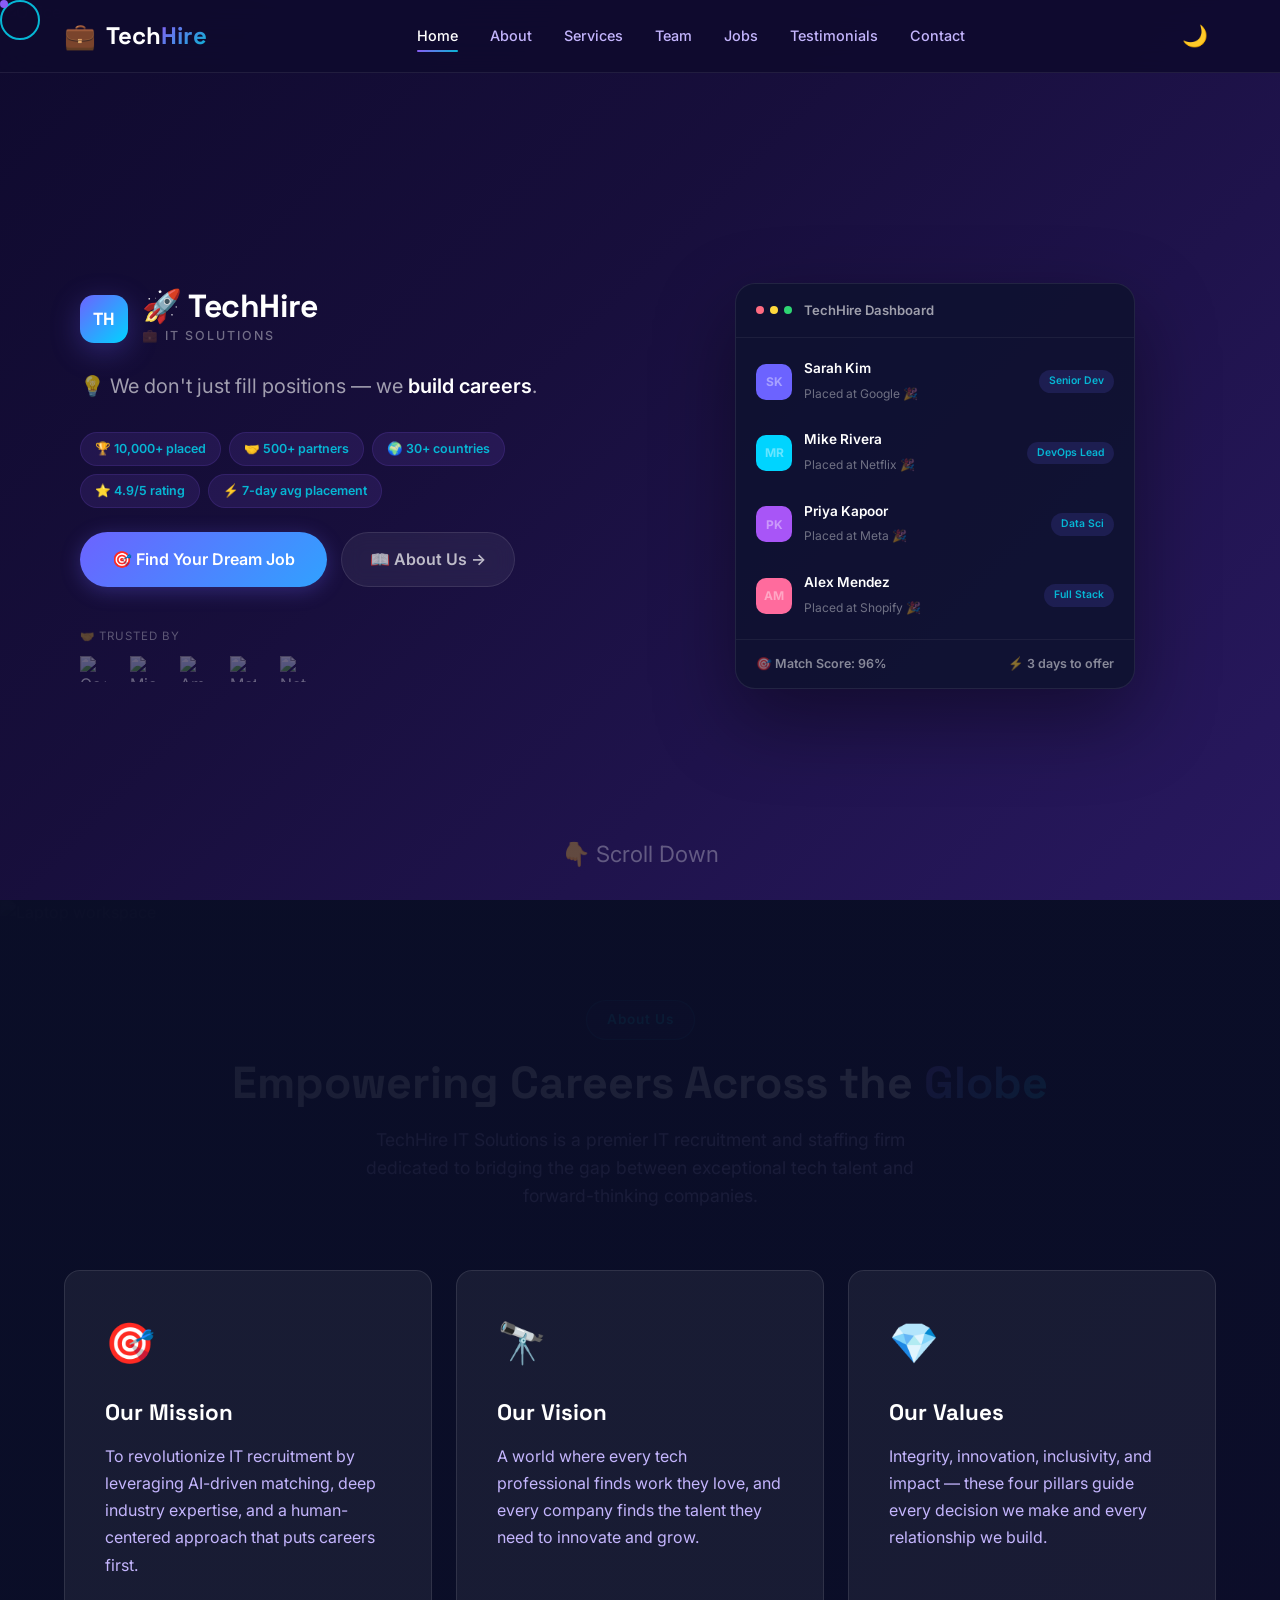
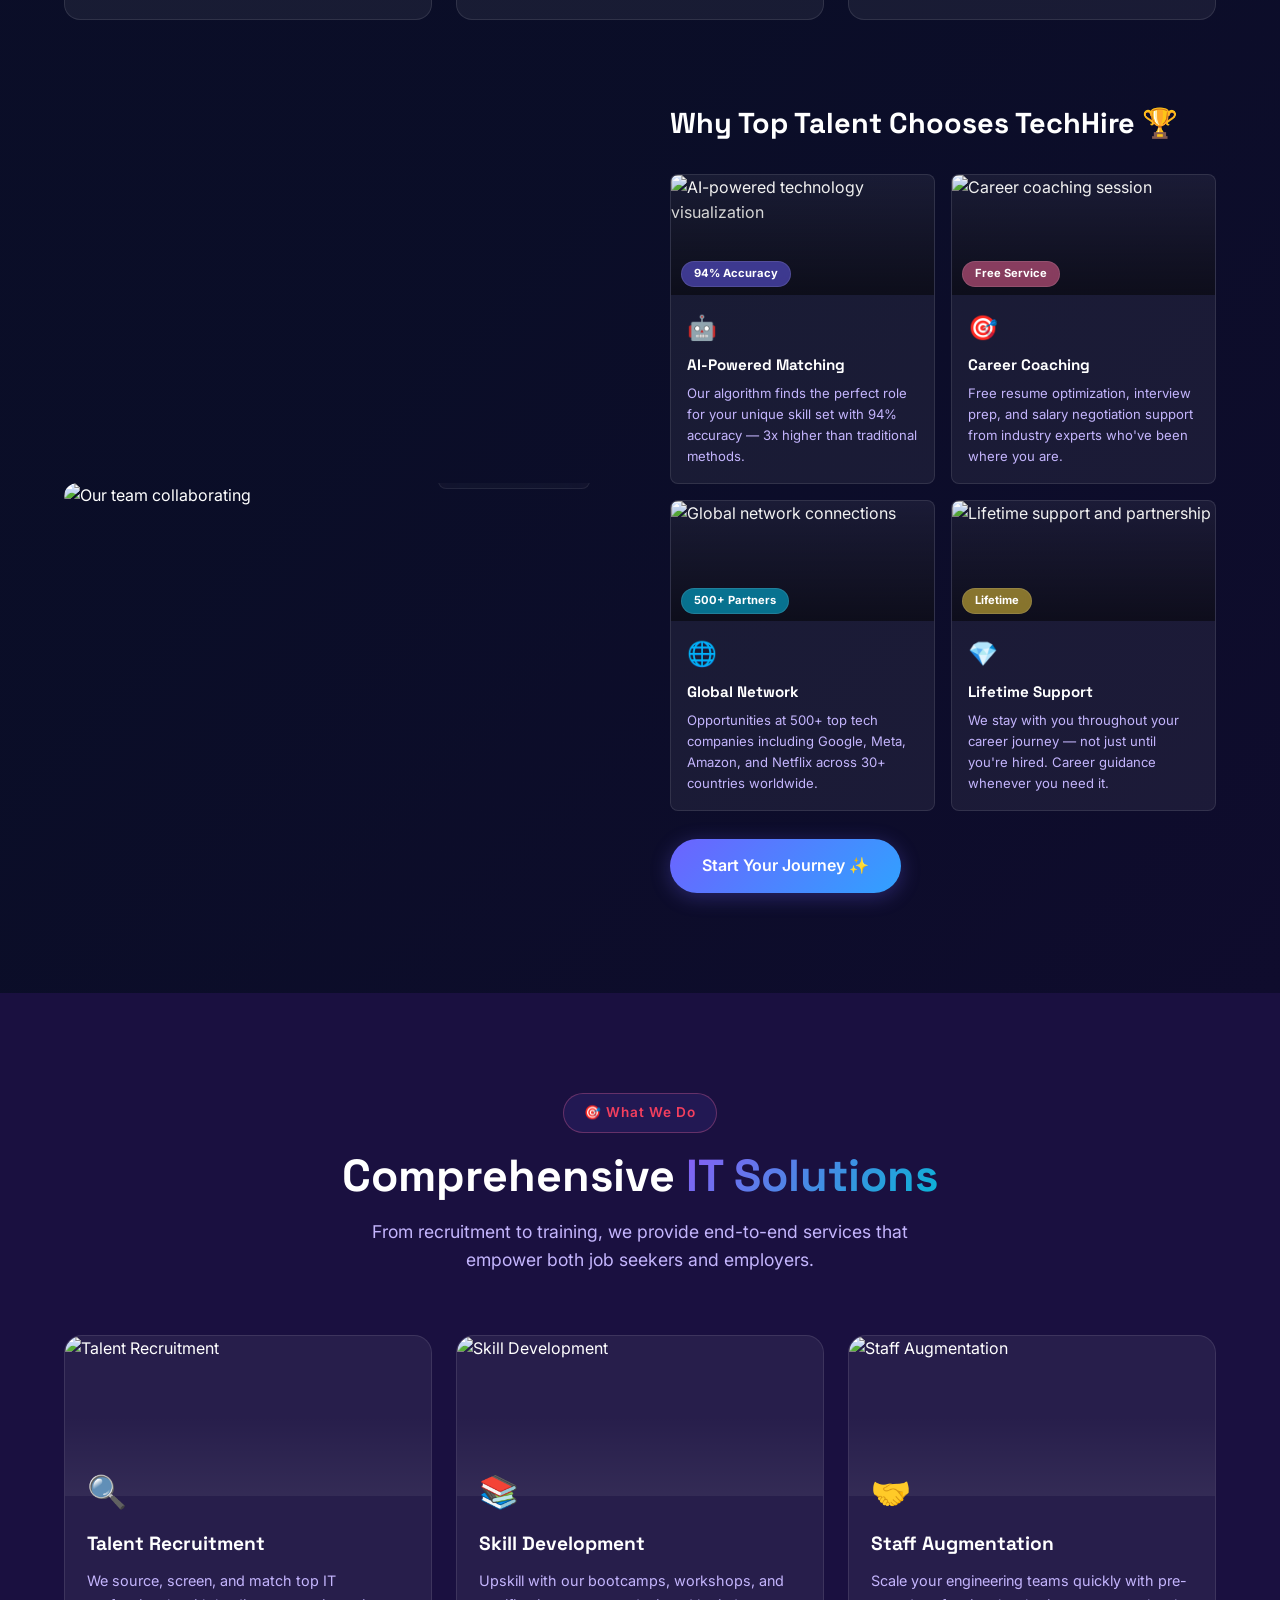
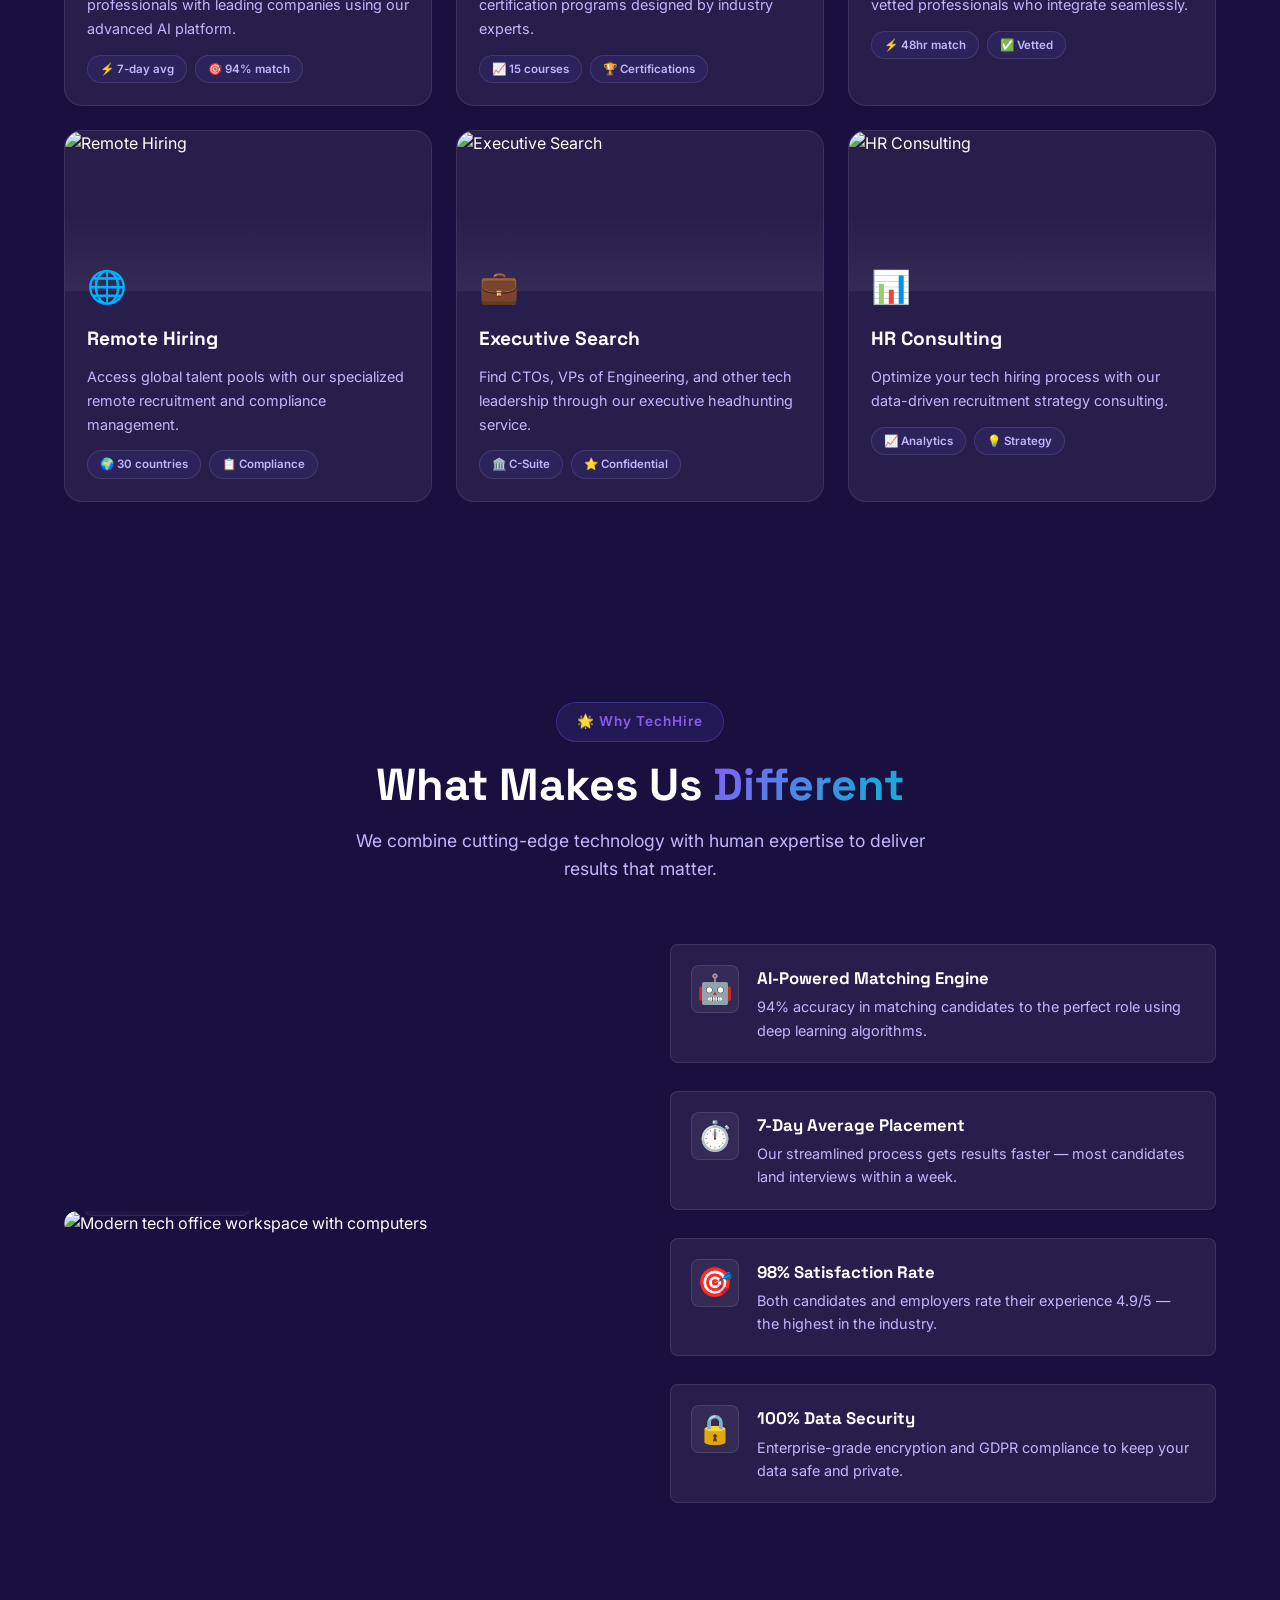
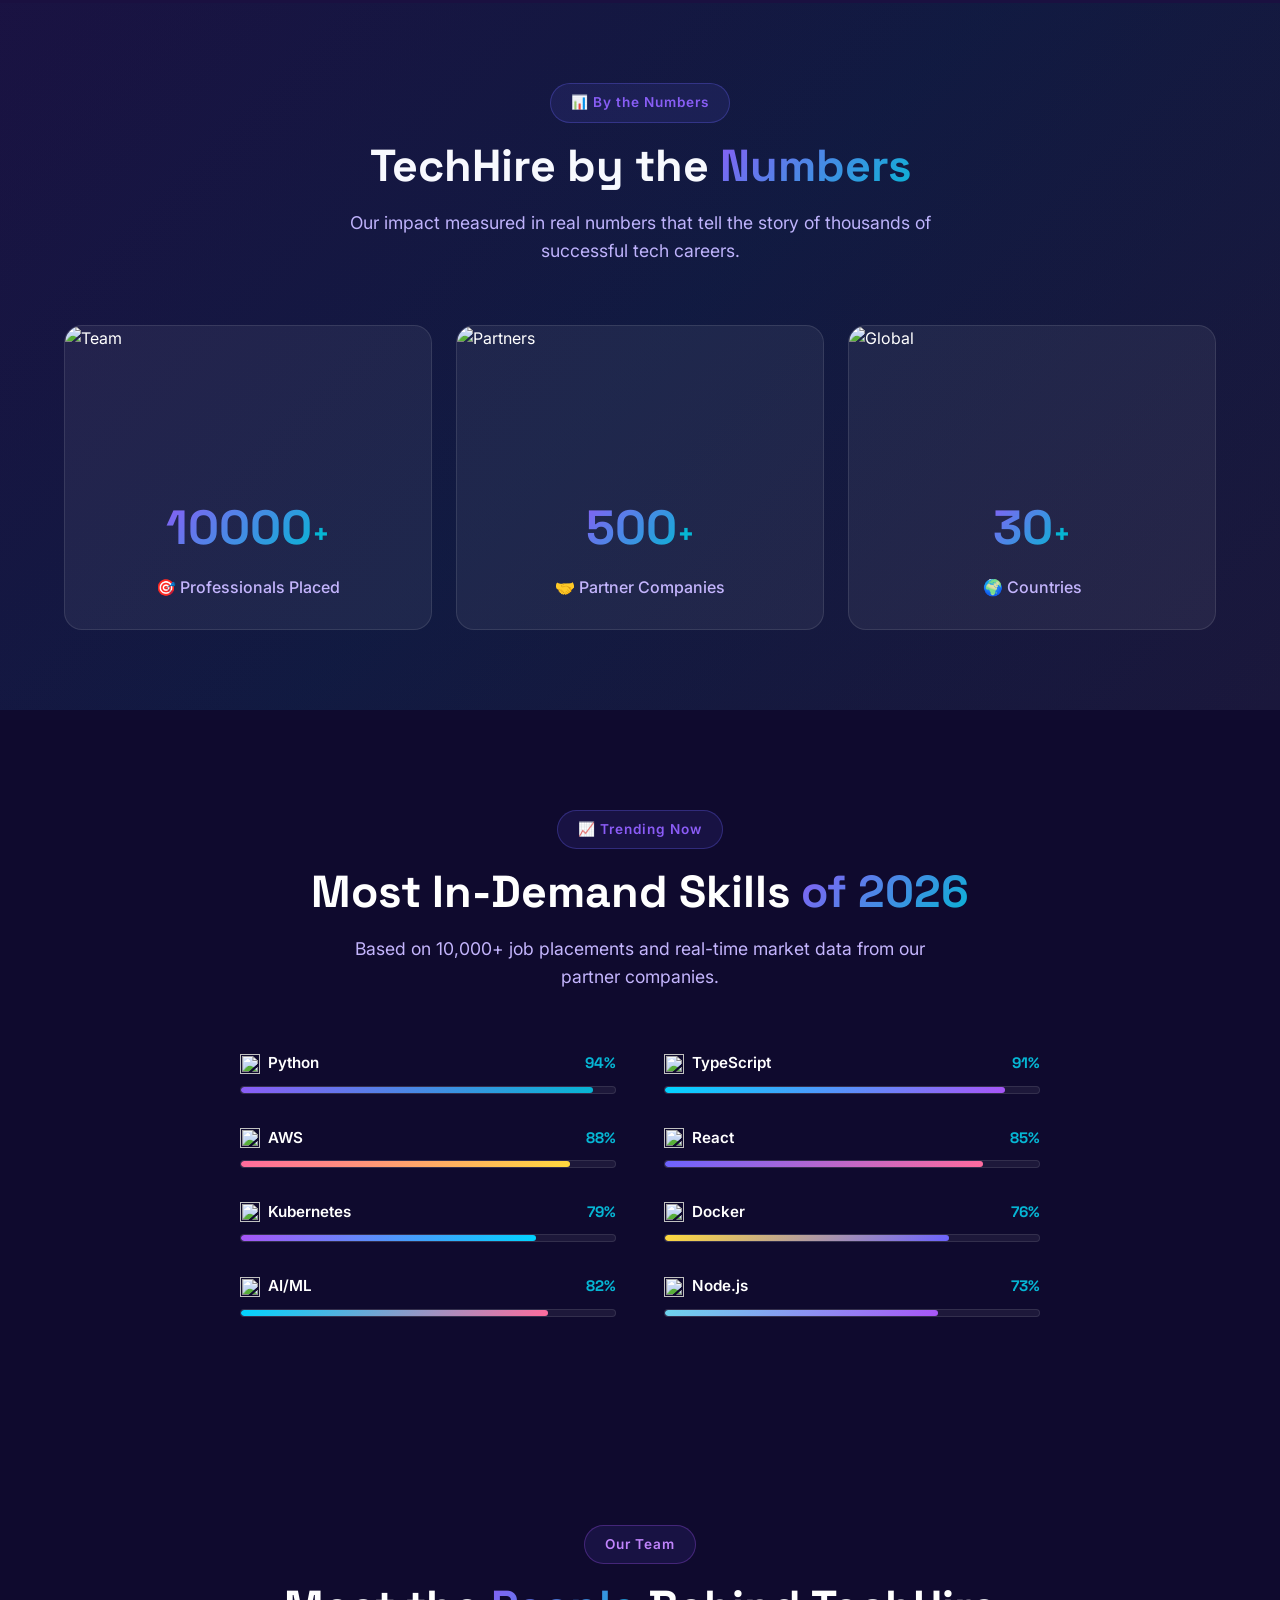
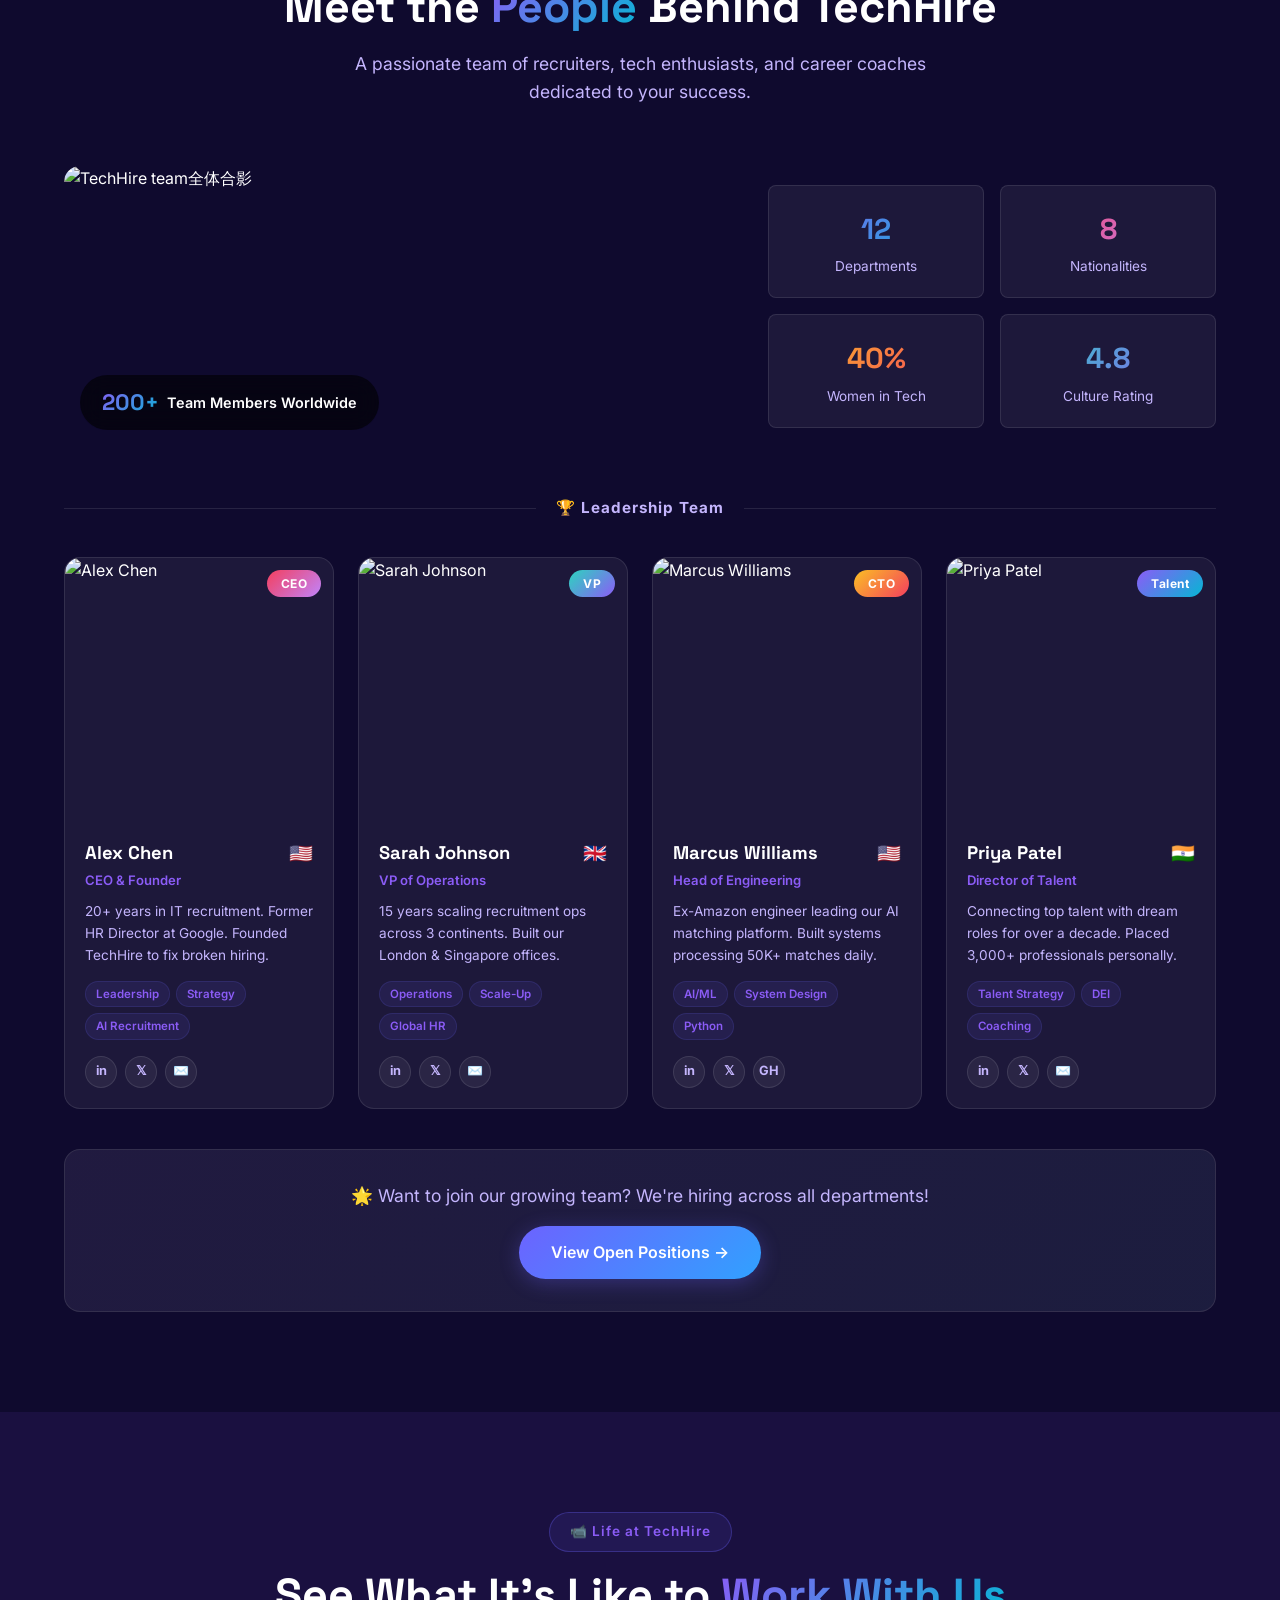
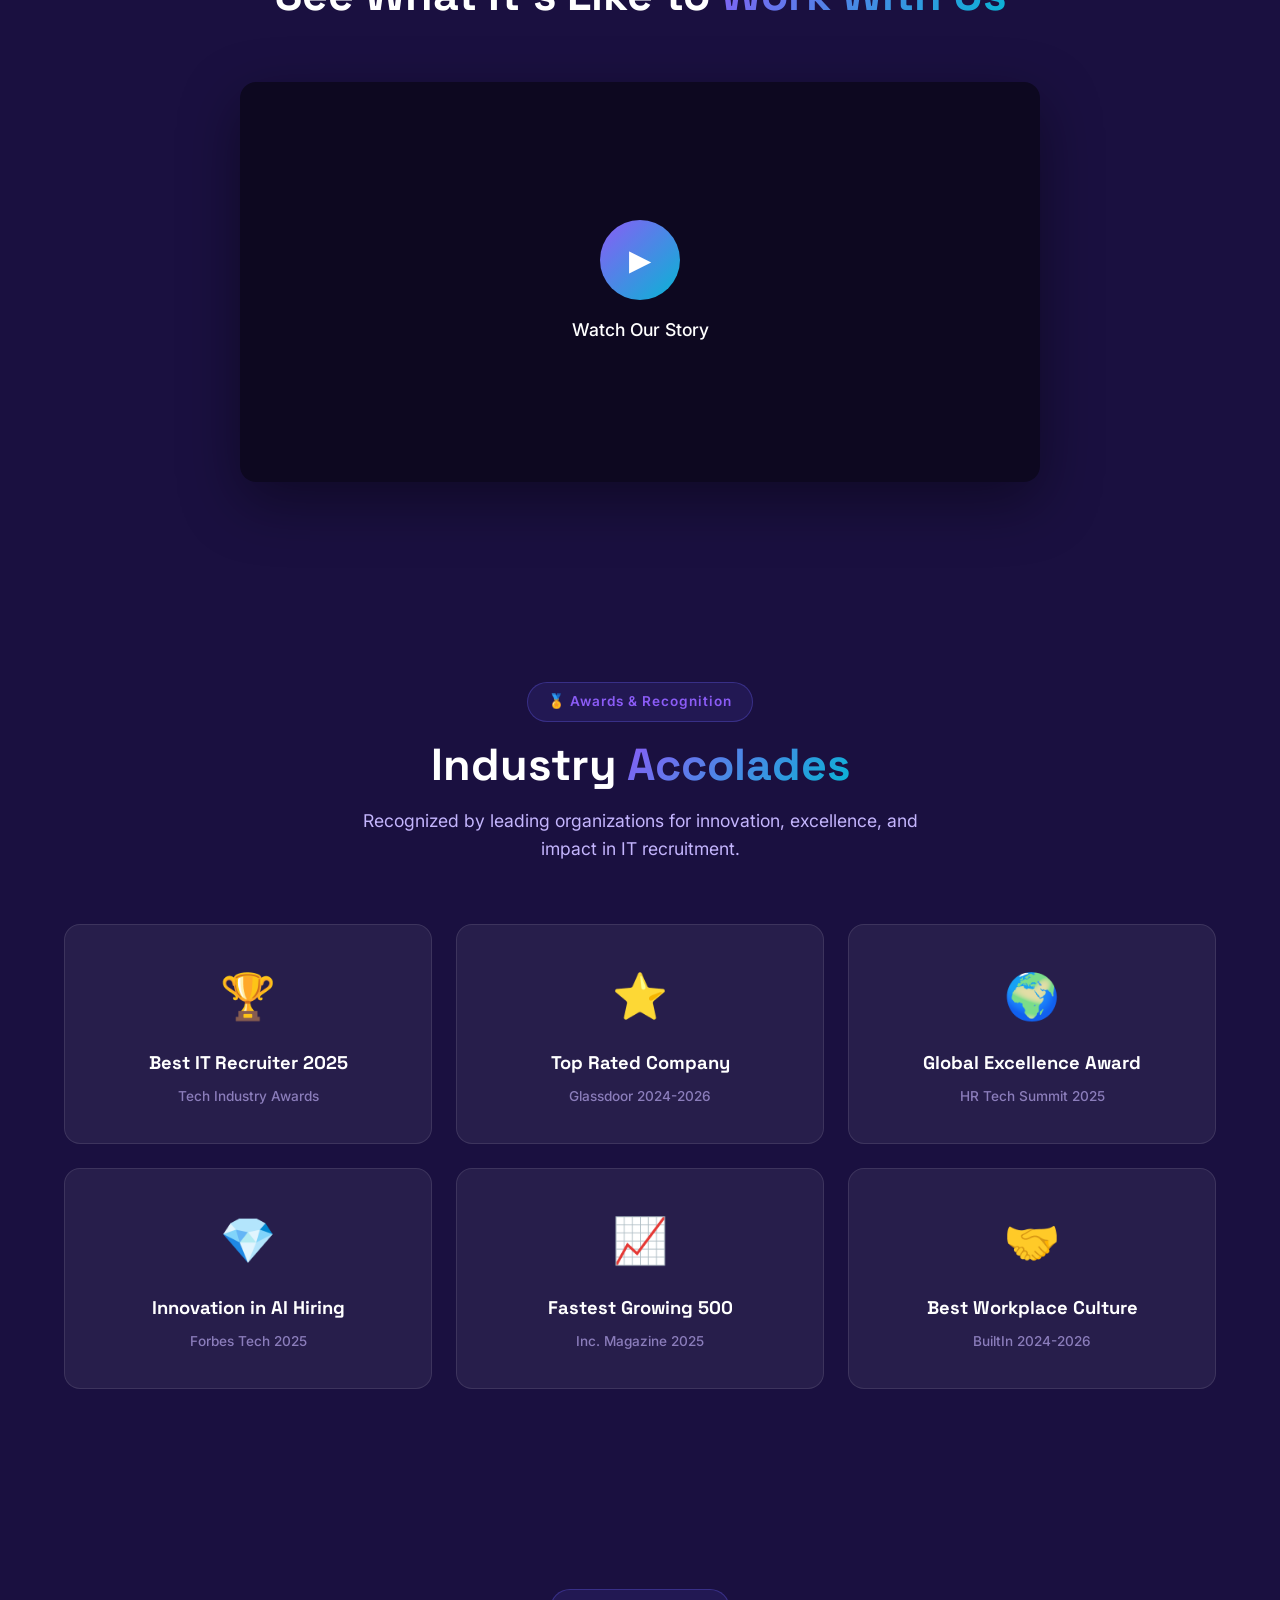
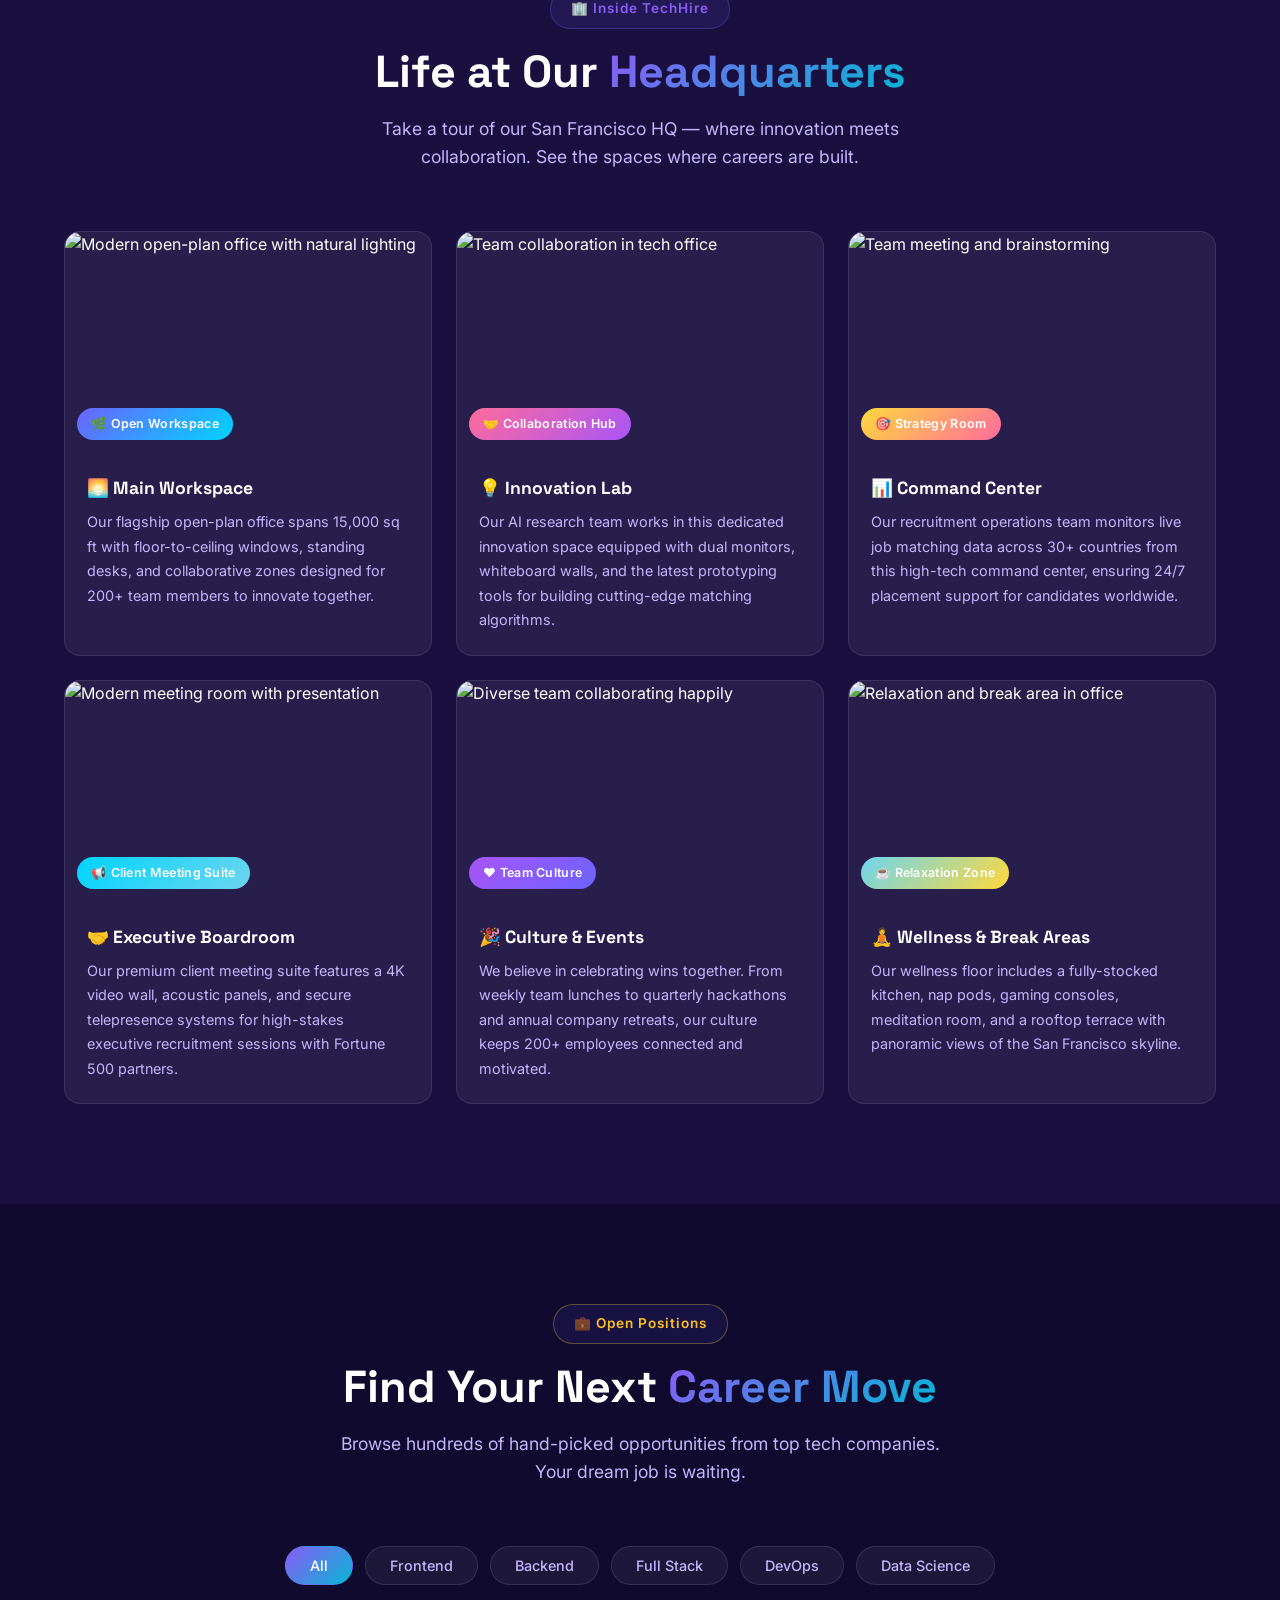
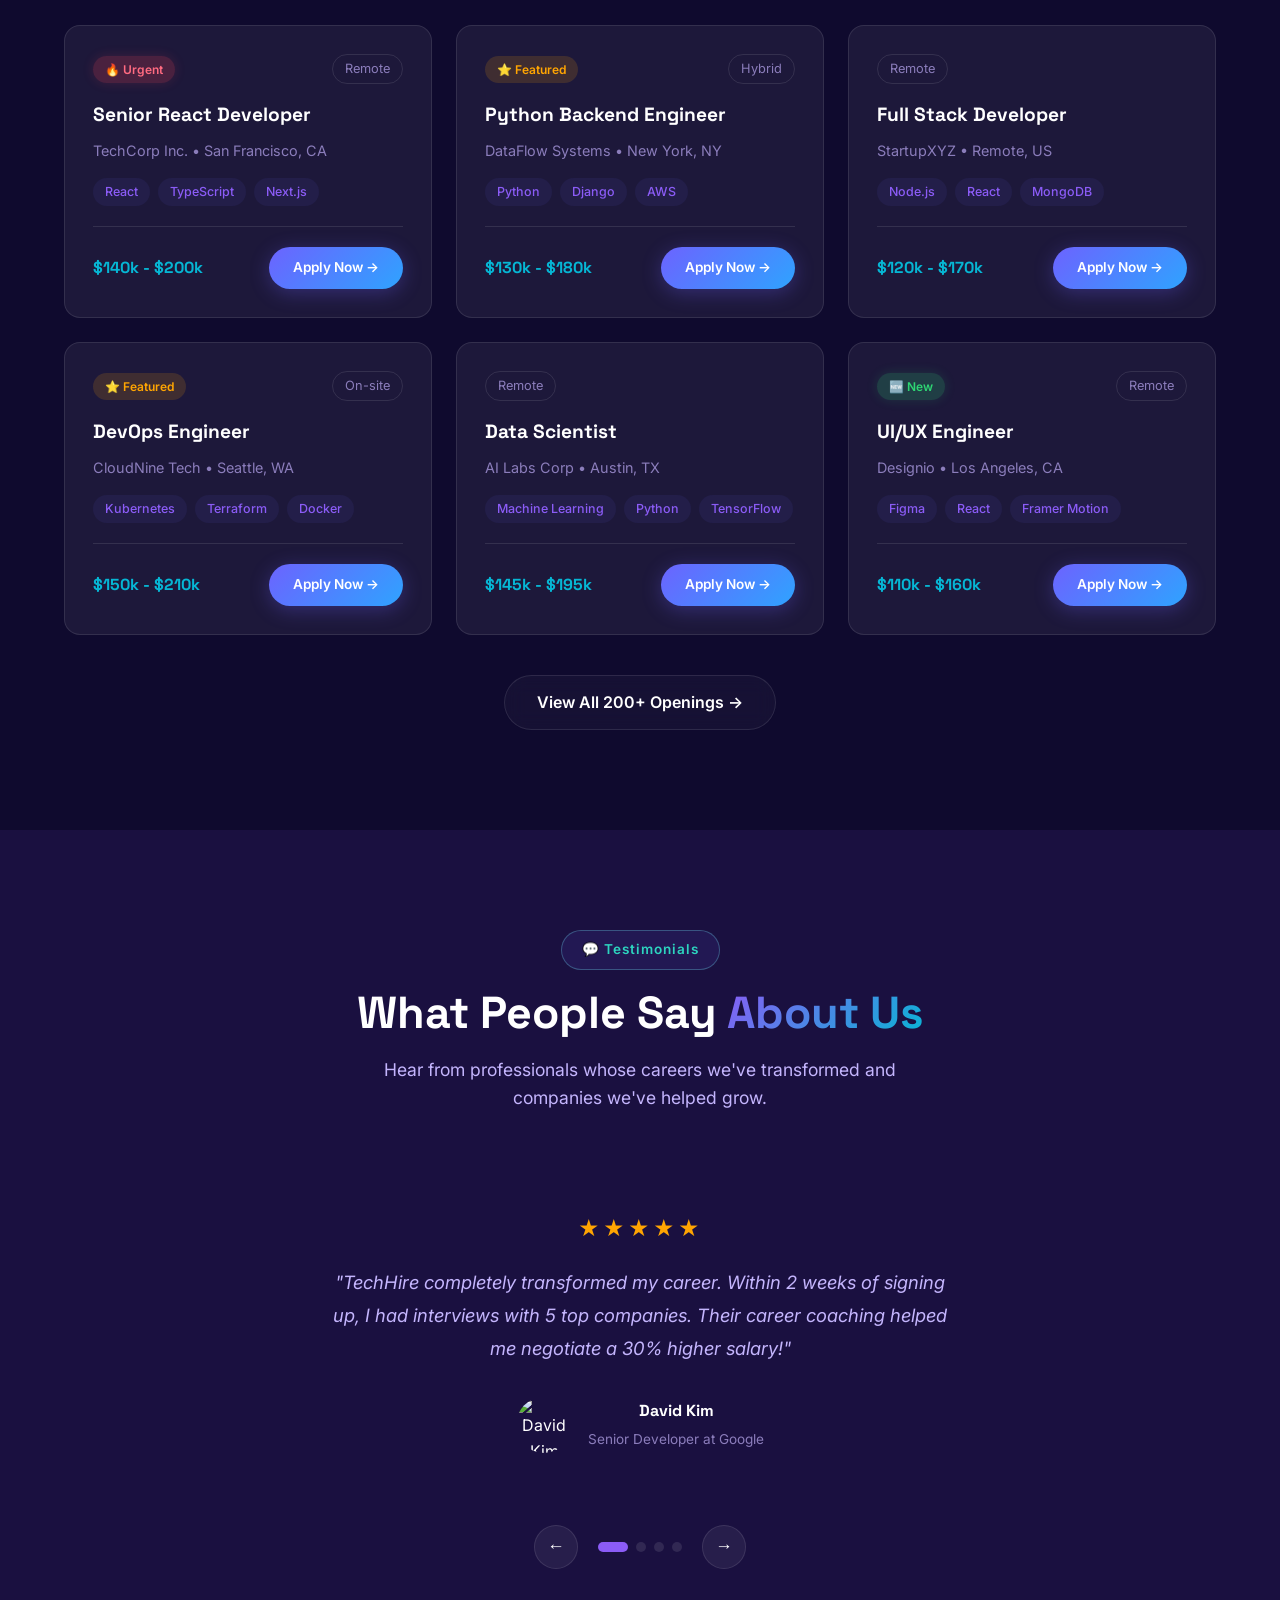
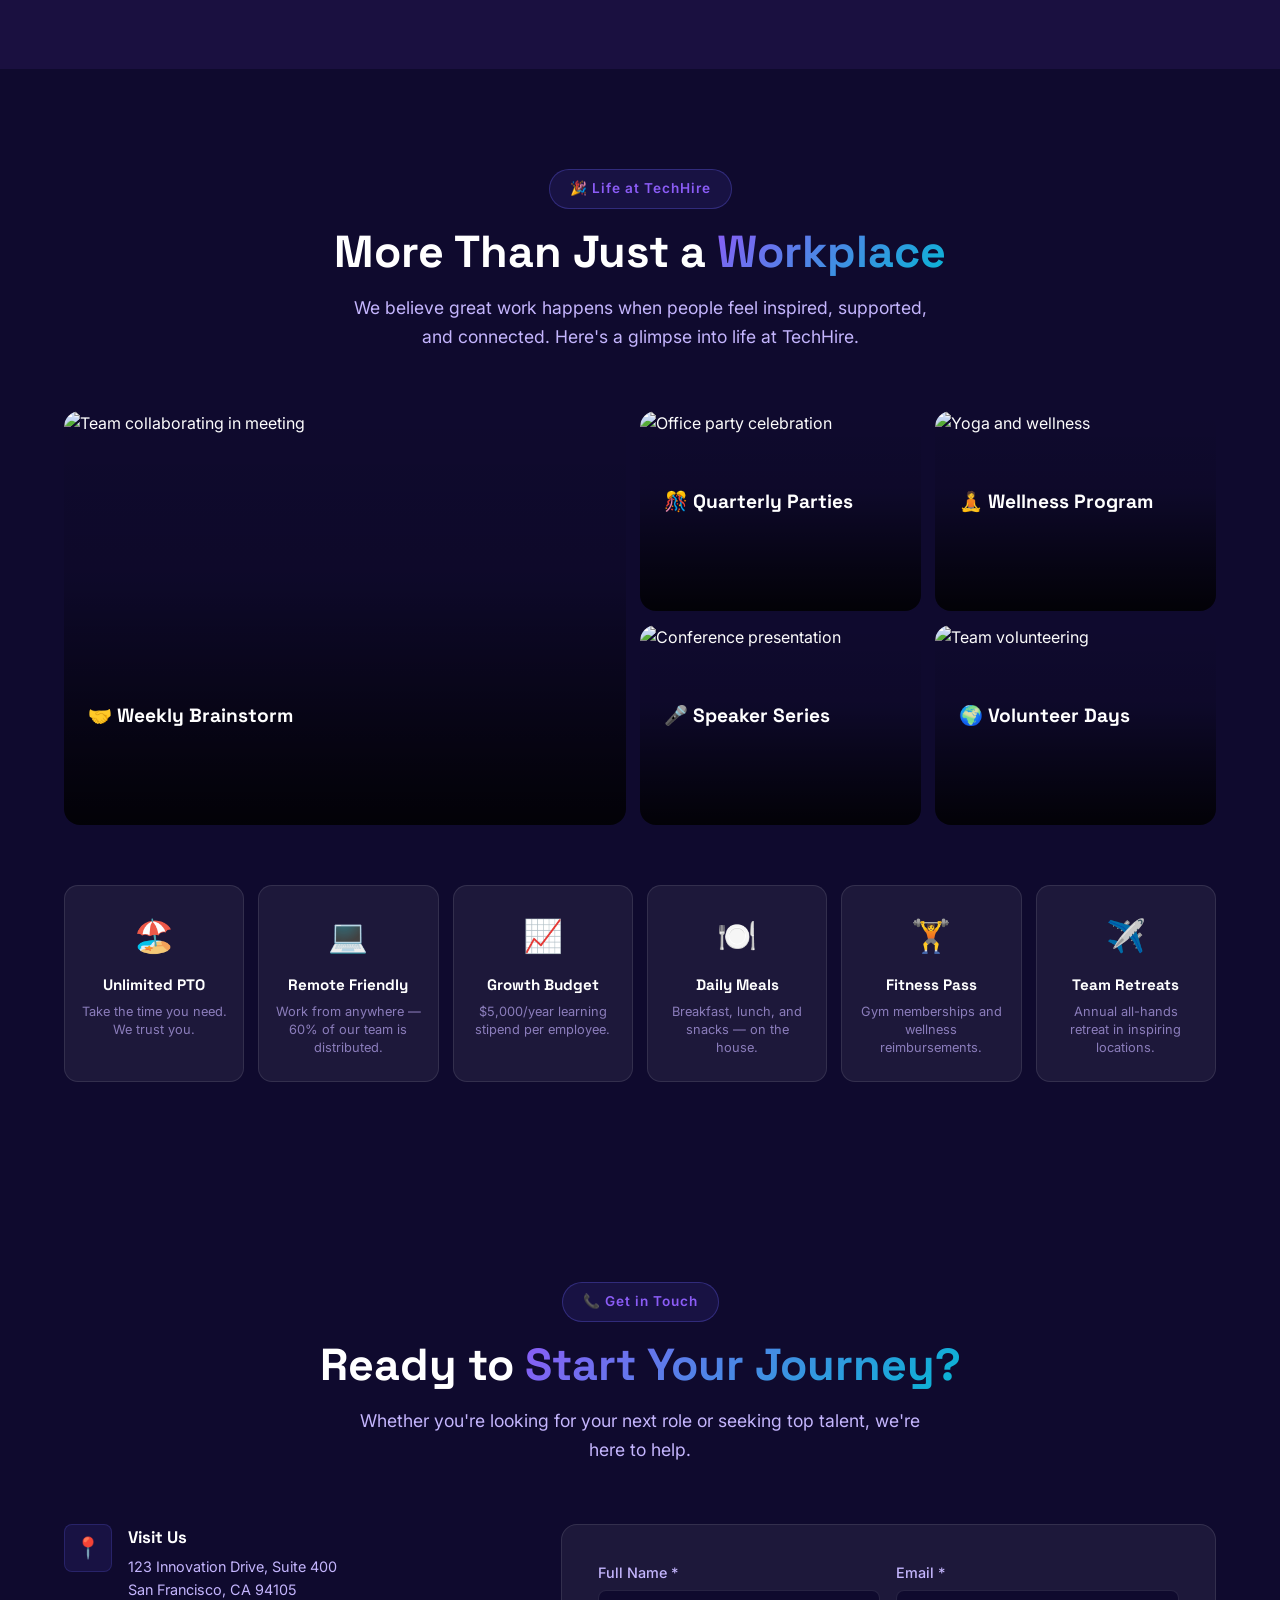
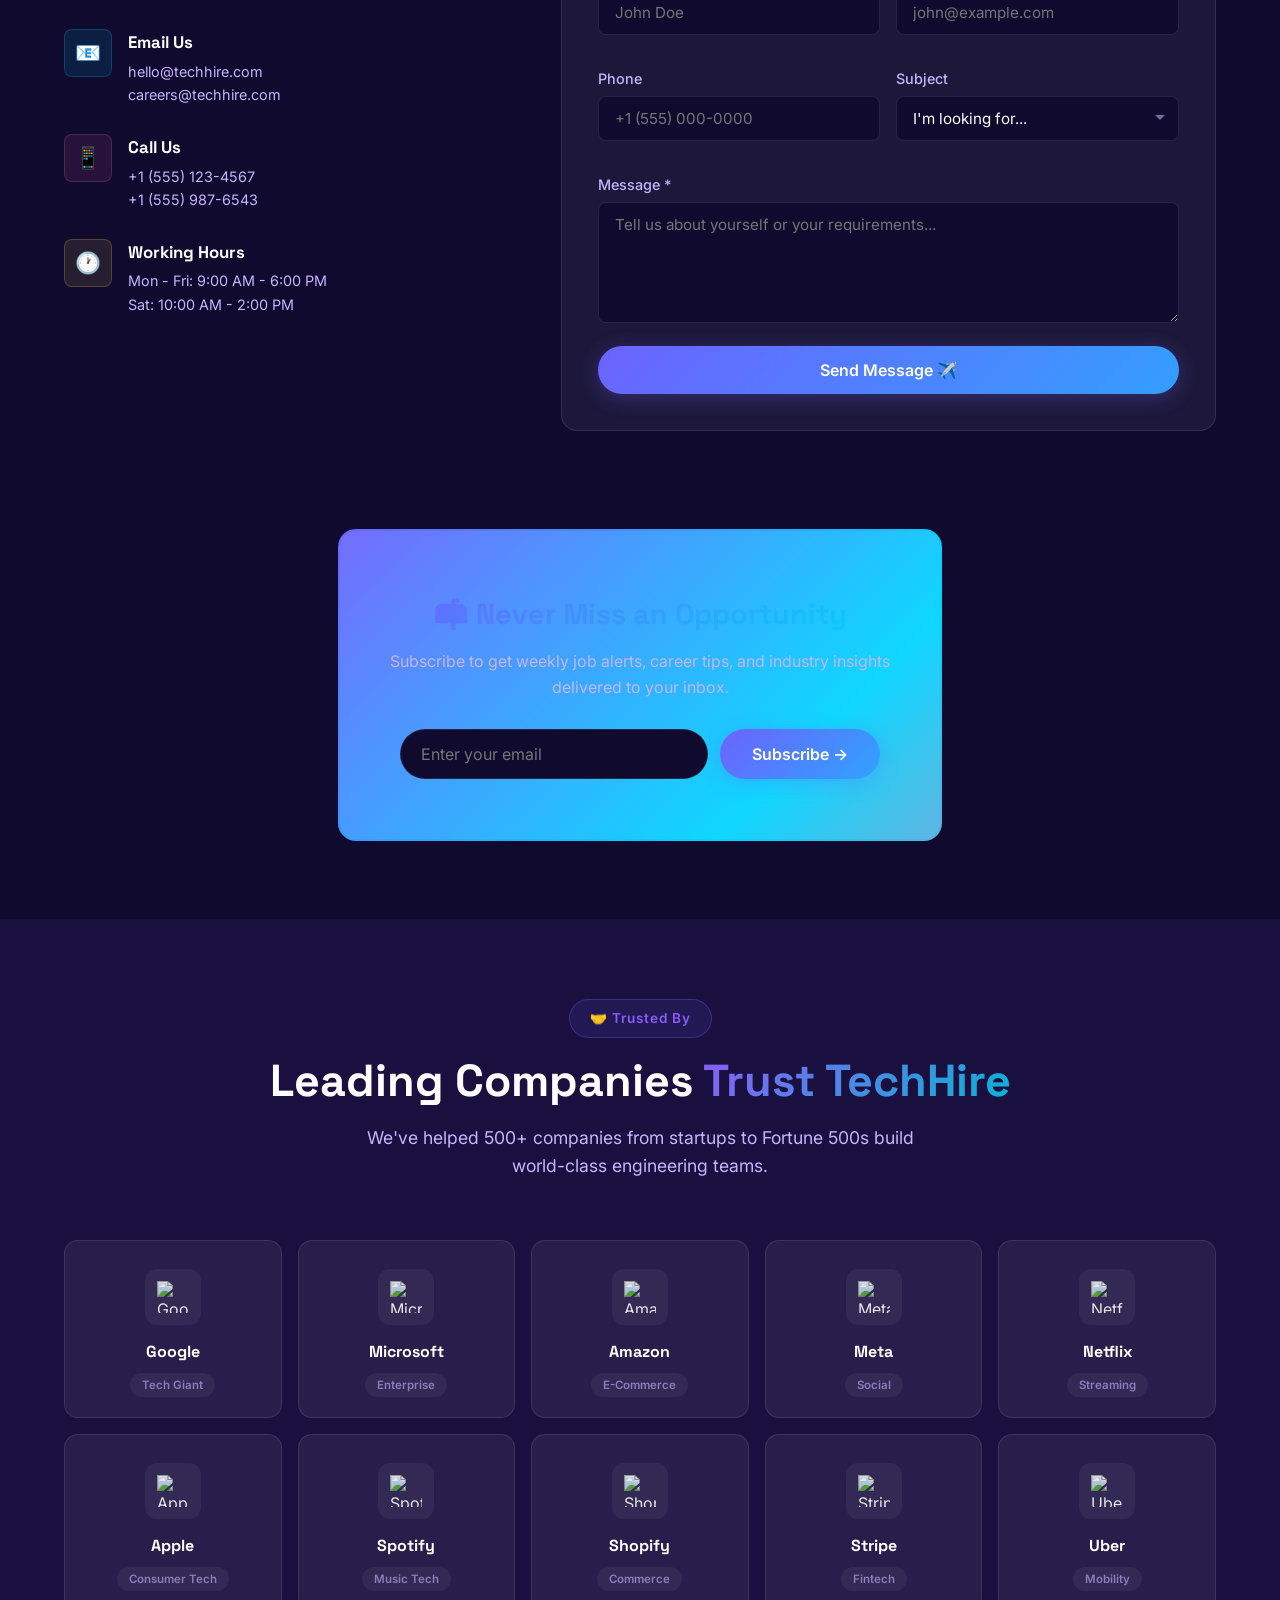
==== index.html @ d5fe09e4 "Initial commit - TechHire IT Solutions website" ====
<!DOCTYPE html>
<html lang="en">
<head>
  <meta charset="UTF-8">
  <meta name="viewport" content="width=device-width, initial-scale=1.0">
  <meta name="description" content="TechHire IT Solutions - Empowering Careers, Building Futures. We connect top IT talent with leading companies worldwide.">
  <title>TechHire IT Solutions | Empowering Careers</title>
  <link rel="icon" href="data:image/svg+xml,<svg xmlns='http://www.w3.org/2000/svg' viewBox='0 0 100 100'><text y='.9em' font-size='90'>💼</text></svg>">
  <link rel="preconnect" href="https://fonts.googleapis.com">
  <link rel="preconnect" href="https://fonts.gstatic.com" crossorigin>
  <link href="https://fonts.googleapis.com/css2?family=Inter:wght@300;400;500;600;700;800;900&family=Space+Grotesk:wght@400;500;600;700&family=JetBrains+Mono:wght@400;500&display=swap" rel="stylesheet">
  <link rel="stylesheet" href="css/style.css">
  <link rel="stylesheet" href="css/animations.css">
  <link rel="stylesheet" href="css/responsive.css">
</head>
<body>
  <div id="cursor"></div>
  <div id="cursor-blur"></div>

  <div id="loader">
    <div class="loader-content">
      <div class="loader-logo">💼</div>
      <div class="loader-bar"><div class="loader-fill"></div></div>
      <p>Initializing...</p>
    </div>
  </div>

  <nav id="navbar">
    <div class="nav-container">
      <a href="#" class="logo">
        <span class="logo-icon">💼</span>
        <span class="logo-text">Tech<span class="highlight">Hire</span></span>
      </a>
      <div class="nav-links" id="navLinks">
        <a href="#home" class="nav-link active">Home</a>
        <a href="#about" class="nav-link">About</a>
        <a href="#services" class="nav-link">Services</a>
        <a href="#team" class="nav-link">Team</a>
        <a href="#jobs" class="nav-link">Jobs</a>
        <a href="#testimonials" class="nav-link">Testimonials</a>
        <a href="#contact" class="nav-link">Contact</a>
      </div>
      <div class="nav-actions">
        <button id="themeToggle" aria-label="Toggle theme">🌙</button>
        <button class="hamburger" id="hamburger" aria-label="Menu">
          <span></span><span></span><span></span>
        </button>
      </div>
    </div>
  </nav>

  <section id="home" class="hero-scene">
    <div class="hero-scene-bg">
      <img src="https://images.unsplash.com/photo-1497366216548-37526070297c?w=1920&q=80" alt="Office">
      <div class="hero-scene-overlay"></div>
    </div>

    <div class="hero-scene-inner">
      <div class="hero-scene-content">
        <div class="hero-scene-logo">
          <div class="hero-scene-icon">TH</div>
          <div>
            <h1>🚀 TechHire</h1>
            <span>💼 IT Solutions</span>
          </div>
        </div>
        <p class="hero-scene-tagline">💡 We don't just fill positions — we <strong>build careers</strong>.</p>
        <div class="hero-scene-highlights">
          <span>🏆 10,000+ placed</span>
          <span>🤝 500+ partners</span>
          <span>🌍 30+ countries</span>
          <span>⭐ 4.9/5 rating</span>
          <span>⚡ 7-day avg placement</span>
        </div>
        <div class="hero-scene-actions">
          <a href="#jobs" class="btn btn-primary">🎯 Find Your Dream Job</a>
          <a href="#about" class="btn btn-scene">📖 About Us →</a>
        </div>
        <div class="hero-scene-logos">
          <span class="hero-scene-logos-label">🤝 Trusted by</span>
          <div>
            <img src="https://cdn.simpleicons.org/google/4285F4" alt="Google">
            <img src="https://cdn.simpleicons.org/microsoft/00A4EF" alt="Microsoft">
            <img src="https://cdn.simpleicons.org/amazonaws/FF9900" alt="Amazon">
            <img src="https://cdn.simpleicons.org/meta/1877F2" alt="Meta">
            <img src="https://cdn.simpleicons.org/netflix/E50914" alt="Netflix">
          </div>
        </div>
      </div>
      <div class="hero-scene-info">
        <div class="hsi-mockup">
          <div class="hsi-mockup-header">
            <span class="hsi-mockup-dots"><span></span><span></span><span></span></span>
            <span>TechHire Dashboard</span>
          </div>
          <div class="hsi-mockup-body">
            <div class="hsi-mockup-row">
              <span class="hsi-mockup-avatar" style="background:#6c63ff">SK</span>
              <div><strong>Sarah Kim</strong><span>Placed at Google 🎉</span></div>
              <span class="hsi-mockup-badge">Senior Dev</span>
            </div>
            <div class="hsi-mockup-row">
              <span class="hsi-mockup-avatar" style="background:#00d4ff">MR</span>
              <div><strong>Mike Rivera</strong><span>Placed at Netflix 🎉</span></div>
              <span class="hsi-mockup-badge">DevOps Lead</span>
            </div>
            <div class="hsi-mockup-row">
              <span class="hsi-mockup-avatar" style="background:#a855f7">PK</span>
              <div><strong>Priya Kapoor</strong><span>Placed at Meta 🎉</span></div>
              <span class="hsi-mockup-badge">Data Sci</span>
            </div>
            <div class="hsi-mockup-row">
              <span class="hsi-mockup-avatar" style="background:#ff6b9d">AM</span>
              <div><strong>Alex Mendez</strong><span>Placed at Shopify 🎉</span></div>
              <span class="hsi-mockup-badge">Full Stack</span>
            </div>
          </div>
          <div class="hsi-mockup-footer">
            <span>🎯 Match Score: 96%</span>
            <span>⚡ 3 days to offer</span>
          </div>
        </div>
      </div>
    </div>

    <div class="hero-scene-scroll">👇 Scroll Down</div>
  </section>

  <section id="about" class="about">
    <div class="about-bg-img">
      <img src="https://images.unsplash.com/photo-1496181133206-80ce9b88a853?w=1920&q=80" alt="Laptop workspace">
      <div class="about-bg-overlay"></div>
    </div>
    <div class="section-bg-shapes"></div>
    <div class="container">
      <div class="section-header">
        <span class="section-badge">About Us</span>
        <h2>Empowering Careers Across the <span class="gradient-text">Globe</span></h2>
        <p class="section-desc">TechHire IT Solutions is a premier IT recruitment and staffing firm dedicated to bridging the gap between exceptional tech talent and forward-thinking companies.</p>
      </div>
      <div class="about-grid">
        <div class="about-card mission">
          <div class="about-icon">🎯</div>
          <h3>Our Mission</h3>
          <p>To revolutionize IT recruitment by leveraging AI-driven matching, deep industry expertise, and a human-centered approach that puts careers first.</p>
        </div>
        <div class="about-card vision">
          <div class="about-icon">🔭</div>
          <h3>Our Vision</h3>
          <p>A world where every tech professional finds work they love, and every company finds the talent they need to innovate and grow.</p>
        </div>
        <div class="about-card values">
          <div class="about-icon">💎</div>
          <h3>Our Values</h3>
          <p>Integrity, innovation, inclusivity, and impact — these four pillars guide every decision we make and every relationship we build.</p>
        </div>
      </div>
      <div class="about-showcase">
        <div class="showcase-image">
          <img src="https://images.unsplash.com/photo-1522071820081-009f0129c71c?w=800&q=80" alt="Our team collaborating" loading="lazy">
          <div class="experience-badge">
            <span class="exp-number">10+</span>
            <span class="exp-text">Years Excellence</span>
          </div>
        </div>
        <div class="showcase-content">
          <h3>Why Top Talent Chooses TechHire 🏆</h3>
          <div class="benefit-cards">
            <div class="benefit-card">
              <div class="benefit-img">
                <img src="https://images.unsplash.com/photo-1555949963-ff9fe0c870eb?w=300&q=80" alt="AI-powered technology visualization" loading="lazy">
                <div class="benefit-img-overlay">
                  <span class="benefit-badge">94% Accuracy</span>
                </div>
              </div>
              <div class="benefit-body">
                <div class="benefit-icon">🤖</div>
                <h4>AI-Powered Matching</h4>
                <p>Our algorithm finds the perfect role for your unique skill set with 94% accuracy — 3x higher than traditional methods.</p>
              </div>
            </div>
            <div class="benefit-card">
              <div class="benefit-img">
                <img src="https://images.unsplash.com/photo-1552581234-26160f608093?w=300&q=80" alt="Career coaching session" loading="lazy">
                <div class="benefit-img-overlay">
                  <span class="benefit-badge">Free Service</span>
                </div>
              </div>
              <div class="benefit-body">
                <div class="benefit-icon">🎯</div>
                <h4>Career Coaching</h4>
                <p>Free resume optimization, interview prep, and salary negotiation support from industry experts who've been where you are.</p>
              </div>
            </div>
            <div class="benefit-card">
              <div class="benefit-img">
                <img src="https://images.unsplash.com/photo-1451187580459-43490279c0fa?w=300&q=80" alt="Global network connections" loading="lazy">
                <div class="benefit-img-overlay">
                  <span class="benefit-badge">500+ Partners</span>
                </div>
              </div>
              <div class="benefit-body">
                <div class="benefit-icon">🌐</div>
                <h4>Global Network</h4>
                <p>Opportunities at 500+ top tech companies including Google, Meta, Amazon, and Netflix across 30+ countries worldwide.</p>
              </div>
            </div>
            <div class="benefit-card">
              <div class="benefit-img">
                <img src="https://images.unsplash.com/photo-1521791136064-7986c2920216?w=300&q=80" alt="Lifetime support and partnership" loading="lazy">
                <div class="benefit-img-overlay">
                  <span class="benefit-badge">Lifetime</span>
                </div>
              </div>
              <div class="benefit-body">
                <div class="benefit-icon">💎</div>
                <h4>Lifetime Support</h4>
                <p>We stay with you throughout your career journey — not just until you're hired. Career guidance whenever you need it.</p>
              </div>
            </div>
          </div>
          <a href="#contact" class="btn btn-primary">Start Your Journey ✨</a>
        </div>
      </div>
    </div>
  </section>

  <section id="services" class="services">
    <div class="container">
      <div class="section-header">
        <span class="section-badge">🎯 What We Do</span>
        <h2>Comprehensive <span class="gradient-text">IT Solutions</span></h2>
        <p class="section-desc">From recruitment to training, we provide end-to-end services that empower both job seekers and employers.</p>
      </div>
      <div class="services-grid">
        <div class="service-card" style="--sc-accent:#6c63ff">
          <div class="sc-img"><img src="https://images.unsplash.com/photo-1560250097-0b93528c311a?w=400&q=80" alt="Talent Recruitment"></div>
          <div class="sc-body">
            <div class="sc-icon">🔍</div>
            <h3>Talent Recruitment</h3>
            <p>We source, screen, and match top IT professionals with leading companies using our advanced AI platform.</p>
            <div class="sc-meta"><span>⚡ 7-day avg</span><span>🎯 94% match</span></div>
          </div>
        </div>
        <div class="service-card" style="--sc-accent:#00d4ff">
          <div class="sc-img"><img src="https://images.unsplash.com/photo-1517245386807-bb43f82c33c4?w=400&q=80" alt="Skill Development"></div>
          <div class="sc-body">
            <div class="sc-icon">📚</div>
            <h3>Skill Development</h3>
            <p>Upskill with our bootcamps, workshops, and certification programs designed by industry experts.</p>
            <div class="sc-meta"><span>📈 15 courses</span><span>🏆 Certifications</span></div>
          </div>
        </div>
        <div class="service-card" style="--sc-accent:#ff6b9d">
          <div class="sc-img"><img src="https://images.unsplash.com/photo-1600880292203-757bb62b4baf?w=400&q=80" alt="Staff Augmentation"></div>
          <div class="sc-body">
            <div class="sc-icon">🤝</div>
            <h3>Staff Augmentation</h3>
            <p>Scale your engineering teams quickly with pre-vetted professionals who integrate seamlessly.</p>
            <div class="sc-meta"><span>⚡ 48hr match</span><span>✅ Vetted</span></div>
          </div>
        </div>
        <div class="service-card" style="--sc-accent:#ffd93d">
          <div class="sc-img"><img src="https://images.unsplash.com/photo-1451187580459-43490279c0fa?w=400&q=80" alt="Remote Hiring"></div>
          <div class="sc-body">
            <div class="sc-icon">🌐</div>
            <h3>Remote Hiring</h3>
            <p>Access global talent pools with our specialized remote recruitment and compliance management.</p>
            <div class="sc-meta"><span>🌍 30 countries</span><span>📋 Compliance</span></div>
          </div>
        </div>
        <div class="service-card" style="--sc-accent:#a855f7">
          <div class="sc-img"><img src="https://images.unsplash.com/photo-1559136555-9303baea8ebd?w=400&q=80" alt="Executive Search"></div>
          <div class="sc-body">
            <div class="sc-icon">💼</div>
            <h3>Executive Search</h3>
            <p>Find CTOs, VPs of Engineering, and other tech leadership through our executive headhunting service.</p>
            <div class="sc-meta"><span>🏛️ C-Suite</span><span>⭐ Confidential</span></div>
          </div>
        </div>
        <div class="service-card" style="--sc-accent:#2ed573">
          <div class="sc-img"><img src="https://images.unsplash.com/photo-1553877522-43269d4ea984?w=400&q=80" alt="HR Consulting"></div>
          <div class="sc-body">
            <div class="sc-icon">📊</div>
            <h3>HR Consulting</h3>
            <p>Optimize your tech hiring process with our data-driven recruitment strategy consulting.</p>
            <div class="sc-meta"><span>📈 Analytics</span><span>💡 Strategy</span></div>
          </div>
        </div>
      </div>
    </div>
  </section>

  <section class="why-choose">
    <div class="container">
      <div class="section-header">
        <span class="section-badge">🌟 Why TechHire</span>
        <h2>What Makes Us <span class="gradient-text">Different</span></h2>
        <p class="section-desc">We combine cutting-edge technology with human expertise to deliver results that matter.</p>
      </div>
      <div class="why-grid">
        <div class="why-image">
          <img src="https://images.unsplash.com/photo-1497366216548-37526070297c?w=700&q=80" alt="Modern tech office workspace with computers" loading="lazy">
          <div class="why-image-badge">
            <span class="badge-number">4.9</span>
            <span class="badge-text">Client<br>Rating</span>
          </div>
        </div>
        <div class="why-features">
          <div class="why-feature">
            <div class="wf-icon">🤖</div>
            <div><h4>AI-Powered Matching Engine</h4><p>94% accuracy in matching candidates to the perfect role using deep learning algorithms.</p></div>
          </div>
          <div class="why-feature">
            <div class="wf-icon">⏱️</div>
            <div><h4>7-Day Average Placement</h4><p>Our streamlined process gets results faster — most candidates land interviews within a week.</p></div>
          </div>
          <div class="why-feature">
            <div class="wf-icon">🎯</div>
            <div><h4>98% Satisfaction Rate</h4><p>Both candidates and employers rate their experience 4.9/5 — the highest in the industry.</p></div>
          </div>
          <div class="why-feature">
            <div class="wf-icon">🔒</div>
            <div><h4>100% Data Security</h4><p>Enterprise-grade encryption and GDPR compliance to keep your data safe and private.</p></div>
          </div>
        </div>
      </div>
    </div>
  </section>

  <section class="stats-section">
    <div class="stats-bg"></div>
    <div class="container">
      <div class="section-header">
        <span class="section-badge">📊 By the Numbers</span>
        <h2>TechHire by the <span class="gradient-text">Numbers</span></h2>
        <p class="section-desc">Our impact measured in real numbers that tell the story of thousands of successful tech careers.</p>
      </div>
      <div class="stats-grid">
        <div class="stat-item">
          <div class="stat-img"><img src="https://images.unsplash.com/photo-1522071820081-009f0129c71c?w=600&q=90&fm=webp" alt="Team"></div>
          <div class="stat-body">
            <span class="stat-number" data-target="10000">0</span><span class="stat-suffix">+</span>
            <p>🎯 Professionals Placed</p>
          </div>
        </div>
        <div class="stat-item">
          <div class="stat-img"><img src="https://images.unsplash.com/photo-1600880292203-757bb62b4baf?w=600&q=90&fm=webp" alt="Partners"></div>
          <div class="stat-body">
            <span class="stat-number" data-target="500">0</span><span class="stat-suffix">+</span>
            <p>🤝 Partner Companies</p>
          </div>
        </div>
        <div class="stat-item">
          <div class="stat-img"><img src="https://images.unsplash.com/photo-1517245386807-bb43f82c33c4?w=600&q=90&fm=webp" alt="Global"></div>
          <div class="stat-body">
            <span class="stat-number" data-target="30">0</span><span class="stat-suffix">+</span>
            <p>🌍 Countries</p>
          </div>
        </div>
      </div>
    </div>
  </section>

  <section class="skills-demand">
    <div class="container">
      <div class="section-header">
        <span class="section-badge">📈 Trending Now</span>
        <h2>Most In-Demand Skills <span class="gradient-text">of 2026</span></h2>
        <p class="section-desc">Based on 10,000+ job placements and real-time market data from our partner companies.</p>
      </div>
      <div class="skills-demand-grid">
        <div class="skill-bar-item">
          <div class="skill-bar-header"><span><img src="https://cdn.simpleicons.org/python/3776AB" alt="" class="skill-bar-icon"> Python</span><span class="skill-percent" data-target="94">0</span></div>
          <div class="skill-bar-track"><div class="skill-bar-fill" data-width="94"></div></div>
        </div>
        <div class="skill-bar-item">
          <div class="skill-bar-header"><span><img src="https://cdn.simpleicons.org/typescript/3178C6" alt="" class="skill-bar-icon"> TypeScript</span><span class="skill-percent" data-target="91">0</span></div>
          <div class="skill-bar-track"><div class="skill-bar-fill" data-width="91"></div></div>
        </div>
        <div class="skill-bar-item">
          <div class="skill-bar-header"><span><img src="https://cdn.simpleicons.org/amazonwebservices/FF9900" alt="" class="skill-bar-icon"> AWS</span><span class="skill-percent" data-target="88">0</span></div>
          <div class="skill-bar-track"><div class="skill-bar-fill" data-width="88"></div></div>
        </div>
        <div class="skill-bar-item">
          <div class="skill-bar-header"><span><img src="https://cdn.simpleicons.org/react/61DAFB" alt="" class="skill-bar-icon"> React</span><span class="skill-percent" data-target="85">0</span></div>
          <div class="skill-bar-track"><div class="skill-bar-fill" data-width="85"></div></div>
        </div>
        <div class="skill-bar-item">
          <div class="skill-bar-header"><span><img src="https://cdn.simpleicons.org/kubernetes/326CE5" alt="" class="skill-bar-icon"> Kubernetes</span><span class="skill-percent" data-target="79">0</span></div>
          <div class="skill-bar-track"><div class="skill-bar-fill" data-width="79"></div></div>
        </div>
        <div class="skill-bar-item">
          <div class="skill-bar-header"><span><img src="https://cdn.simpleicons.org/docker/2496ED" alt="" class="skill-bar-icon"> Docker</span><span class="skill-percent" data-target="76">0</span></div>
          <div class="skill-bar-track"><div class="skill-bar-fill" data-width="76"></div></div>
        </div>
        <div class="skill-bar-item">
          <div class="skill-bar-header"><span><img src="https://cdn.simpleicons.org/tensorflow/FF6F00" alt="" class="skill-bar-icon"> AI/ML</span><span class="skill-percent" data-target="82">0</span></div>
          <div class="skill-bar-track"><div class="skill-bar-fill" data-width="82"></div></div>
        </div>
        <div class="skill-bar-item">
          <div class="skill-bar-header"><span><img src="https://cdn.simpleicons.org/nodedotjs/339933" alt="" class="skill-bar-icon"> Node.js</span><span class="skill-percent" data-target="73">0</span></div>
          <div class="skill-bar-track"><div class="skill-bar-fill" data-width="73"></div></div>
        </div>
      </div>
    </div>
  </section>

  <section id="team" class="team">
    <div class="container">
      <div class="section-header">
        <span class="section-badge">Our Team</span>
        <h2>Meet the <span class="gradient-text">People</span> Behind TechHire</h2>
        <p class="section-desc">A passionate team of recruiters, tech enthusiasts, and career coaches dedicated to your success.</p>
      </div>

      <div class="team-culture">
        <div class="team-culture-img">
          <img src="https://images.unsplash.com/photo-1540575467063-178a50c2df87?w=1000&q=80" alt="TechHire team全体合影" loading="lazy">
          <div class="team-culture-badge">
            <span>200+</span> Team Members Worldwide
          </div>
        </div>
        <div class="team-culture-stats">
          <div class="tc-stat"><span>12</span> Departments</div>
          <div class="tc-stat"><span>8</span> Nationalities</div>
          <div class="tc-stat"><span>40%</span> Women in Tech</div>
          <div class="tc-stat"><span>4.8</span> Culture Rating</div>
        </div>
      </div>

      <div class="team-leaders-label">
        <span class="tl-line"></span>
        <span class="tl-text">🏆 Leadership Team</span>
        <span class="tl-line"></span>
      </div>

      <div class="team-grid">
        <div class="team-card">
          <div class="team-img-wrap">
            <div class="team-img">
              <img src="https://images.unsplash.com/photo-1560250097-0b93528c311a?w=400&q=80" alt="Alex Chen" loading="lazy">
            </div>
            <div class="team-img-badge">CEO</div>
          </div>
          <div class="team-info">
            <div class="team-name-row">
              <h3>Alex Chen</h3>
              <span class="team-flag">🇺🇸</span>
            </div>
            <span class="team-role">CEO & Founder</span>
            <p>20+ years in IT recruitment. Former HR Director at Google. Founded TechHire to fix broken hiring.</p>
            <div class="team-expertise">
              <span>Leadership</span>
              <span>Strategy</span>
              <span>AI Recruitment</span>
            </div>
            <div class="team-social">
              <a href="#" aria-label="LinkedIn">in</a>
              <a href="#" aria-label="Twitter">𝕏</a>
              <a href="#" aria-label="Email">✉️</a>
            </div>
          </div>
        </div>
        <div class="team-card">
          <div class="team-img-wrap">
            <div class="team-img">
              <img src="https://images.unsplash.com/photo-1573496359142-b8d87734a5a2?w=400&q=80" alt="Sarah Johnson" loading="lazy">
            </div>
            <div class="team-img-badge">VP</div>
          </div>
          <div class="team-info">
            <div class="team-name-row">
              <h3>Sarah Johnson</h3>
              <span class="team-flag">🇬🇧</span>
            </div>
            <span class="team-role">VP of Operations</span>
            <p>15 years scaling recruitment ops across 3 continents. Built our London & Singapore offices.</p>
            <div class="team-expertise">
              <span>Operations</span>
              <span>Scale-Up</span>
              <span>Global HR</span>
            </div>
            <div class="team-social">
              <a href="#" aria-label="LinkedIn">in</a>
              <a href="#" aria-label="Twitter">𝕏</a>
              <a href="#" aria-label="Email">✉️</a>
            </div>
          </div>
        </div>
        <div class="team-card">
          <div class="team-img-wrap">
            <div class="team-img">
              <img src="https://images.unsplash.com/photo-1519085360753-af0119f7cbe7?w=400&q=80" alt="Marcus Williams" loading="lazy">
            </div>
            <div class="team-img-badge">CTO</div>
          </div>
          <div class="team-info">
            <div class="team-name-row">
              <h3>Marcus Williams</h3>
              <span class="team-flag">🇺🇸</span>
            </div>
            <span class="team-role">Head of Engineering</span>
            <p>Ex-Amazon engineer leading our AI matching platform. Built systems processing 50K+ matches daily.</p>
            <div class="team-expertise">
              <span>AI/ML</span>
              <span>System Design</span>
              <span>Python</span>
            </div>
            <div class="team-social">
              <a href="#" aria-label="LinkedIn">in</a>
              <a href="#" aria-label="Twitter">𝕏</a>
              <a href="#" aria-label="GitHub">GH</a>
            </div>
          </div>
        </div>
        <div class="team-card">
          <div class="team-img-wrap">
            <div class="team-img">
              <img src="https://images.unsplash.com/photo-1580489944761-15a19d654956?w=400&q=80" alt="Priya Patel" loading="lazy">
            </div>
            <div class="team-img-badge">Talent</div>
          </div>
          <div class="team-info">
            <div class="team-name-row">
              <h3>Priya Patel</h3>
              <span class="team-flag">🇮🇳</span>
            </div>
            <span class="team-role">Director of Talent</span>
            <p>Connecting top talent with dream roles for over a decade. Placed 3,000+ professionals personally.</p>
            <div class="team-expertise">
              <span>Talent Strategy</span>
              <span>DEI</span>
              <span>Coaching</span>
            </div>
            <div class="team-social">
              <a href="#" aria-label="LinkedIn">in</a>
              <a href="#" aria-label="Twitter">𝕏</a>
              <a href="#" aria-label="Email">✉️</a>
            </div>
          </div>
        </div>
      </div>
      <div class="team-cta">
        <p>🌟 Want to join our growing team? We're hiring across all departments!</p>
        <a href="#jobs" class="btn btn-primary">View Open Positions →</a>
      </div>
    </div>
  </section>

  <section class="video-showcase">
    <div class="container">
      <div class="section-header light">
        <span class="section-badge">📹 Life at TechHire</span>
        <h2>See What It's Like to <span class="gradient-text">Work With Us</span></h2>
      </div>
      <div class="video-wrapper">
        <div class="video-container" id="videoContainer">
          <video id="showcaseVideo" poster="https://images.unsplash.com/photo-1552664730-d307ca884978?w=1200&q=80">
            <source src="https://www.w3schools.com/html/mov_bbb.mp4" type="video/mp4">
          </video>
          <div class="video-overlay" id="videoOverlay">
            <button class="play-btn" id="playBtn">▶</button>
            <span>Watch Our Story</span>
          </div>
        </div>
      </div>
    </div>
  </section>

  <section class="awards">
    <div class="container">
      <div class="section-header">
        <span class="section-badge">🏅 Awards & Recognition</span>
        <h2>Industry <span class="gradient-text">Accolades</span></h2>
        <p class="section-desc">Recognized by leading organizations for innovation, excellence, and impact in IT recruitment.</p>
      </div>
      <div class="awards-grid">
        <div class="award-card">
          <div class="award-icon">🏆</div>
          <h3>Best IT Recruiter 2025</h3>
          <p>Tech Industry Awards</p>
        </div>
        <div class="award-card">
          <div class="award-icon">⭐</div>
          <h3>Top Rated Company</h3>
          <p>Glassdoor 2024-2026</p>
        </div>
        <div class="award-card">
          <div class="award-icon">🌍</div>
          <h3>Global Excellence Award</h3>
          <p>HR Tech Summit 2025</p>
        </div>
        <div class="award-card">
          <div class="award-icon">💎</div>
          <h3>Innovation in AI Hiring</h3>
          <p>Forbes Tech 2025</p>
        </div>
        <div class="award-card">
          <div class="award-icon">📈</div>
          <h3>Fastest Growing 500</h3>
          <p>Inc. Magazine 2025</p>
        </div>
        <div class="award-card">
          <div class="award-icon">🤝</div>
          <h3>Best Workplace Culture</h3>
          <p>BuiltIn 2024-2026</p>
        </div>
      </div>
    </div>
  </section>

  <section class="inside">
    <div class="container">
      <div class="section-header">
        <span class="section-badge">🏢 Inside TechHire</span>
        <h2>Life at Our <span class="gradient-text">Headquarters</span></h2>
        <p class="section-desc">Take a tour of our San Francisco HQ — where innovation meets collaboration. See the spaces where careers are built.</p>
      </div>
      <div class="inside-grid">
        <div class="inside-card">
          <div class="inside-img">
            <img src="https://images.unsplash.com/photo-1497366811353-6870744d04b2?w=600&q=80" alt="Modern open-plan office with natural lighting" loading="lazy">
            <div class="inside-img-badge">🌿 Open Workspace</div>
          </div>
          <div class="inside-info">
            <h4>🌅 Main Workspace</h4>
            <p>Our flagship open-plan office spans 15,000 sq ft with floor-to-ceiling windows, standing desks, and collaborative zones designed for 200+ team members to innovate together.</p>
          </div>
        </div>
        <div class="inside-card">
          <div class="inside-img">
            <img src="https://images.unsplash.com/photo-1519389950473-47ba0277781c?w=600&q=80" alt="Team collaboration in tech office" loading="lazy">
            <div class="inside-img-badge">🤝 Collaboration Hub</div>
          </div>
          <div class="inside-info">
            <h4>💡 Innovation Lab</h4>
            <p>Our AI research team works in this dedicated innovation space equipped with dual monitors, whiteboard walls, and the latest prototyping tools for building cutting-edge matching algorithms.</p>
          </div>
        </div>
        <div class="inside-card">
          <div class="inside-img">
            <img src="https://images.unsplash.com/photo-1552581234-26160f608093?w=600&q=80" alt="Team meeting and brainstorming" loading="lazy">
            <div class="inside-img-badge">🎯 Strategy Room</div>
          </div>
          <div class="inside-info">
            <h4>📊 Command Center</h4>
            <p>Our recruitment operations team monitors live job matching data across 30+ countries from this high-tech command center, ensuring 24/7 placement support for candidates worldwide.</p>
          </div>
        </div>
        <div class="inside-card">
          <div class="inside-img">
            <img src="https://images.unsplash.com/photo-1573164574230-db1d5e960238?w=600&q=80" alt="Modern meeting room with presentation" loading="lazy">
            <div class="inside-img-badge">📢 Client Meeting Suite</div>
          </div>
          <div class="inside-info">
            <h4>🤝 Executive Boardroom</h4>
            <p>Our premium client meeting suite features a 4K video wall, acoustic panels, and secure telepresence systems for high-stakes executive recruitment sessions with Fortune 500 partners.</p>
          </div>
        </div>
        <div class="inside-card">
          <div class="inside-img">
            <img src="https://images.unsplash.com/photo-1522071820081-009f0129c71c?w=600&q=80" alt="Diverse team collaborating happily" loading="lazy">
            <div class="inside-img-badge">❤️ Team Culture</div>
          </div>
          <div class="inside-info">
            <h4>🎉 Culture & Events</h4>
            <p>We believe in celebrating wins together. From weekly team lunches to quarterly hackathons and annual company retreats, our culture keeps 200+ employees connected and motivated.</p>
          </div>
        </div>
        <div class="inside-card">
          <div class="inside-img">
            <img src="https://images.unsplash.com/photo-1600880292203-757bb62b4baf?w=600&q=80" alt="Relaxation and break area in office" loading="lazy">
            <div class="inside-img-badge">☕ Relaxation Zone</div>
          </div>
          <div class="inside-info">
            <h4>🧘 Wellness & Break Areas</h4>
            <p>Our wellness floor includes a fully-stocked kitchen, nap pods, gaming consoles, meditation room, and a rooftop terrace with panoramic views of the San Francisco skyline.</p>
          </div>
        </div>
      </div>
    </div>
  </section>

  <section id="jobs" class="jobs">
    <div class="container">
      <div class="section-header">
        <span class="section-badge">💼 Open Positions</span>
        <h2>Find Your Next <span class="gradient-text">Career Move</span></h2>
        <p class="section-desc">Browse hundreds of hand-picked opportunities from top tech companies. Your dream job is waiting.</p>
      </div>
      <div class="job-filters">
        <button class="filter-btn active" data-filter="all">All</button>
        <button class="filter-btn" data-filter="frontend">Frontend</button>
        <button class="filter-btn" data-filter="backend">Backend</button>
        <button class="filter-btn" data-filter="fullstack">Full Stack</button>
        <button class="filter-btn" data-filter="devops">DevOps</button>
        <button class="filter-btn" data-filter="data">Data Science</button>
      </div>
      <div class="jobs-grid">
        <div class="job-card" data-category="frontend">
          <div class="job-header">
            <span class="job-badge urgent">🔥 Urgent</span>
            <span class="job-type">Remote</span>
          </div>
          <h3>Senior React Developer</h3>
          <p class="job-company">TechCorp Inc. • San Francisco, CA</p>
          <div class="job-tags">
            <span>React</span><span>TypeScript</span><span>Next.js</span>
          </div>
          <div class="job-footer">
            <span class="job-salary">$140k - $200k</span>
            <a href="#" class="btn btn-primary btn-sm">Apply Now →</a>
          </div>
        </div>
        <div class="job-card" data-category="backend">
          <div class="job-header">
            <span class="job-badge">⭐ Featured</span>
            <span class="job-type">Hybrid</span>
          </div>
          <h3>Python Backend Engineer</h3>
          <p class="job-company">DataFlow Systems • New York, NY</p>
          <div class="job-tags">
            <span>Python</span><span>Django</span><span>AWS</span>
          </div>
          <div class="job-footer">
            <span class="job-salary">$130k - $180k</span>
            <a href="#" class="btn btn-primary btn-sm">Apply Now →</a>
          </div>
        </div>
        <div class="job-card" data-category="fullstack">
          <div class="job-header">
            <span class="job-type">Remote</span>
          </div>
          <h3>Full Stack Developer</h3>
          <p class="job-company">StartupXYZ • Remote, US</p>
          <div class="job-tags">
            <span>Node.js</span><span>React</span><span>MongoDB</span>
          </div>
          <div class="job-footer">
            <span class="job-salary">$120k - $170k</span>
            <a href="#" class="btn btn-primary btn-sm">Apply Now →</a>
          </div>
        </div>
        <div class="job-card" data-category="devops">
          <div class="job-header">
            <span class="job-badge">⭐ Featured</span>
            <span class="job-type">On-site</span>
          </div>
          <h3>DevOps Engineer</h3>
          <p class="job-company">CloudNine Tech • Seattle, WA</p>
          <div class="job-tags">
            <span>Kubernetes</span><span>Terraform</span><span>Docker</span>
          </div>
          <div class="job-footer">
            <span class="job-salary">$150k - $210k</span>
            <a href="#" class="btn btn-primary btn-sm">Apply Now →</a>
          </div>
        </div>
        <div class="job-card" data-category="data">
          <div class="job-header">
            <span class="job-type">Remote</span>
          </div>
          <h3>Data Scientist</h3>
          <p class="job-company">AI Labs Corp • Austin, TX</p>
          <div class="job-tags">
            <span>Machine Learning</span><span>Python</span><span>TensorFlow</span>
          </div>
          <div class="job-footer">
            <span class="job-salary">$145k - $195k</span>
            <a href="#" class="btn btn-primary btn-sm">Apply Now →</a>
          </div>
        </div>
        <div class="job-card" data-category="frontend">
          <div class="job-header">
            <span class="job-badge new">🆕 New</span>
            <span class="job-type">Remote</span>
          </div>
          <h3>UI/UX Engineer</h3>
          <p class="job-company">Designio • Los Angeles, CA</p>
          <div class="job-tags">
            <span>Figma</span><span>React</span><span>Framer Motion</span>
          </div>
          <div class="job-footer">
            <span class="job-salary">$110k - $160k</span>
            <a href="#" class="btn btn-primary btn-sm">Apply Now →</a>
          </div>
        </div>
      </div>
      <div class="jobs-more">
        <a href="#" class="btn btn-secondary">View All 200+ Openings →</a>
      </div>
    </div>
  </section>

  <section id="testimonials" class="testimonials">
    <div class="container">
      <div class="section-header">
        <span class="section-badge">💬 Testimonials</span>
        <h2>What People Say <span class="gradient-text">About Us</span></h2>
        <p class="section-desc">Hear from professionals whose careers we've transformed and companies we've helped grow.</p>
      </div>
      <div class="testimonial-carousel">
        <div class="testimonial-track" id="testimonialTrack">
          <div class="testimonial-card">
            <div class="testimonial-stars">★★★★★</div>
            <p>"TechHire completely transformed my career. Within 2 weeks of signing up, I had interviews with 5 top companies. Their career coaching helped me negotiate a 30% higher salary!"</p>
            <div class="testimonial-author">
              <img src="https://images.unsplash.com/photo-1507003211169-0a1dd7228f2d?w=100&q=80" alt="David Kim" loading="lazy">
              <div>
                <h4>David Kim</h4>
                <span>Senior Developer at Google</span>
              </div>
            </div>
          </div>
          <div class="testimonial-card">
            <div class="testimonial-stars">★★★★★</div>
            <p>"As a startup founder, finding the right engineering talent was our biggest challenge. TechHire delivered 3 amazing hires in under a month. Their vetting process is unmatched."</p>
            <div class="testimonial-author">
              <img src="https://images.unsplash.com/photo-1438761681033-6461ffad8d80?w=100&q=80" alt="Emily Rodriguez" loading="lazy">
              <div>
                <h4>Emily Rodriguez</h4>
                <span>CTO, InnovateTech</span>
              </div>
            </div>
          </div>
          <div class="testimonial-card">
            <div class="testimonial-stars">★★★★★</div>
            <p>"The team at TechHire understood exactly what I was looking for. They didn't just send me job listings — they genuinely cared about finding the right cultural fit."</p>
            <div class="testimonial-author">
              <img src="https://images.unsplash.com/photo-1472099645785-5658abf4ff4e?w=100&q=80" alt="James Park" loading="lazy">
              <div>
                <h4>James Park</h4>
                <span>DevOps Lead at Netflix</span>
              </div>
            </div>
          </div>
          <div class="testimonial-card">
            <div class="testimonial-stars">★★★★★</div>
            <p>"I was skeptical about recruitment agencies, but TechHire proved me wrong. Their AI matching found roles I never would have considered that were perfect for my skills."</p>
            <div class="testimonial-author">
              <img src="https://images.unsplash.com/photo-1494790108377-be9c29b29330?w=100&q=80" alt="Lisa Chang" loading="lazy">
              <div>
                <h4>Lisa Chang</h4>
                <span>Data Scientist at Meta</span>
              </div>
            </div>
          </div>
        </div>
        <div class="carousel-controls">
          <button class="carousel-btn" id="prevBtn">←</button>
          <div class="carousel-dots" id="carouselDots"></div>
          <button class="carousel-btn" id="nextBtn">→</button>
        </div>
      </div>
    </div>
  </section>

  <section class="life-section">
    <div class="container">
      <div class="section-header">
        <span class="section-badge">🎉 Life at TechHire</span>
        <h2>More Than Just a <span class="gradient-text">Workplace</span></h2>
        <p class="section-desc">We believe great work happens when people feel inspired, supported, and connected. Here's a glimpse into life at TechHire.</p>
      </div>
      <div class="life-grid">
        <div class="life-card life-card-tall">
          <img src="https://images.unsplash.com/photo-1600880292203-757bb62b4baf?w=600&q=80" alt="Team collaborating in meeting" loading="lazy">
          <div class="life-card-overlay">
            <h4>🤝 Weekly Brainstorm</h4>
            <p>Our engineering team runs Friday innovation sprints where every idea is welcome.</p>
          </div>
        </div>
        <div class="life-card">
          <img src="https://images.unsplash.com/photo-1517248135467-4c7edcad34c4?w=400&q=80" alt="Office party celebration" loading="lazy">
          <div class="life-card-overlay">
            <h4>🎊 Quarterly Parties</h4>
            <p>From rooftop socials to game nights — we know how to celebrate wins.</p>
          </div>
        </div>
        <div class="life-card">
          <img src="https://images.unsplash.com/photo-1559223607-a43c990c692c?w=400&q=80" alt="Yoga and wellness" loading="lazy">
          <div class="life-card-overlay">
            <h4>🧘 Wellness Program</h4>
            <p>On-site yoga, meditation rooms, and mental health days — your wellbeing matters.</p>
          </div>
        </div>
        <div class="life-card">
          <img src="https://images.unsplash.com/photo-1542744173-8e7e53415bb0?w=400&q=80" alt="Conference presentation" loading="lazy">
          <div class="life-card-overlay">
            <h4>🎤 Speaker Series</h4>
            <p>Monthly talks from industry leaders to keep our team inspired and learning.</p>
          </div>
        </div>
        <div class="life-card">
          <img src="https://images.unsplash.com/photo-1577412647305-991150c7d163?w=400&q=80" alt="Team volunteering" loading="lazy">
          <div class="life-card-overlay">
            <h4>🌍 Volunteer Days</h4>
            <p>Paid time off to give back — we've volunteered 2,000+ hours this year.</p>
          </div>
        </div>
      </div>
      <div class="life-perks">
        <div class="perk-item">
          <span class="perk-icon">🏖️</span>
          <h4>Unlimited PTO</h4>
          <p>Take the time you need. We trust you.</p>
        </div>
        <div class="perk-item">
          <span class="perk-icon">💻</span>
          <h4>Remote Friendly</h4>
          <p>Work from anywhere — 60% of our team is distributed.</p>
        </div>
        <div class="perk-item">
          <span class="perk-icon">📈</span>
          <h4>Growth Budget</h4>
          <p>$5,000/year learning stipend per employee.</p>
        </div>
        <div class="perk-item">
          <span class="perk-icon">🍽️</span>
          <h4>Daily Meals</h4>
          <p>Breakfast, lunch, and snacks — on the house.</p>
        </div>
        <div class="perk-item">
          <span class="perk-icon">🏋️</span>
          <h4>Fitness Pass</h4>
          <p>Gym memberships and wellness reimbursements.</p>
        </div>
        <div class="perk-item">
          <span class="perk-icon">✈️</span>
          <h4>Team Retreats</h4>
          <p>Annual all-hands retreat in inspiring locations.</p>
        </div>
      </div>
    </div>
  </section>

  <section id="contact" class="contact">
    <div class="container">
      <div class="section-header">
        <span class="section-badge">📞 Get in Touch</span>
        <h2>Ready to <span class="gradient-text">Start Your Journey?</span></h2>
        <p class="section-desc">Whether you're looking for your next role or seeking top talent, we're here to help.</p>
      </div>
      <div class="contact-grid">
        <div class="contact-info">
          <div class="contact-item">
            <div class="contact-icon">📍</div>
            <div><h4>Visit Us</h4><p>123 Innovation Drive, Suite 400<br>San Francisco, CA 94105</p></div>
          </div>
          <div class="contact-item">
            <div class="contact-icon">📧</div>
            <div><h4>Email Us</h4><p>hello@techhire.com<br>careers@techhire.com</p></div>
          </div>
          <div class="contact-item">
            <div class="contact-icon">📱</div>
            <div><h4>Call Us</h4><p>+1 (555) 123-4567<br>+1 (555) 987-6543</p></div>
          </div>
          <div class="contact-item">
            <div class="contact-icon">🕐</div>
            <div><h4>Working Hours</h4><p>Mon - Fri: 9:00 AM - 6:00 PM<br>Sat: 10:00 AM - 2:00 PM</p></div>
          </div>
        </div>
        <form class="contact-form" id="contactForm">
          <div class="form-row">
            <div class="form-group">
              <label for="name">Full Name *</label>
              <input type="text" id="name" placeholder="John Doe" required>
            </div>
            <div class="form-group">
              <label for="email">Email *</label>
              <input type="email" id="email" placeholder="john@example.com" required>
            </div>
          </div>
          <div class="form-row">
            <div class="form-group">
              <label for="phone">Phone</label>
              <input type="tel" id="phone" placeholder="+1 (555) 000-0000">
            </div>
            <div class="form-group">
              <label for="subject">Subject</label>
              <select id="subject">
                <option value="">I'm looking for...</option>
                <option value="job">A Job Opportunity</option>
                <option value="talent">Top Talent</option>
                <option value="partnership">Partnership</option>
                <option value="other">Other</option>
              </select>
            </div>
          </div>
          <div class="form-group">
            <label for="message">Message *</label>
            <textarea id="message" rows="5" placeholder="Tell us about yourself or your requirements..." required></textarea>
          </div>
          <button type="submit" class="btn btn-primary btn-full">Send Message ✈️</button>
        </form>
      </div>
    </div>
  </section>

  <section class="newsletter">
    <div class="container">
      <div class="newsletter-box">
        <h3>📬 Never Miss an Opportunity</h3>
        <p>Subscribe to get weekly job alerts, career tips, and industry insights delivered to your inbox.</p>
        <form class="newsletter-form" id="newsletterForm">
          <input type="email" placeholder="Enter your email" required>
          <button type="submit" class="btn btn-primary">Subscribe →</button>
        </form>
      </div>
    </div>
  </section>

  <section class="partners">
    <div class="container">
      <div class="section-header">
        <span class="section-badge">🤝 Trusted By</span>
        <h2>Leading Companies <span class="gradient-text">Trust TechHire</span></h2>
        <p class="section-desc">We've helped 500+ companies from startups to Fortune 500s build world-class engineering teams.</p>
      </div>
      <div class="company-grid">
        <div class="company-card" style="--brand:#4285F4">
          <div class="company-logo"><img src="https://cdn.simpleicons.org/google/4285F4" alt="Google"></div>
          <h4>Google</h4>
          <span class="company-tag">Tech Giant</span>
        </div>
        <div class="company-card" style="--brand:#00A4EF">
          <div class="company-logo"><img src="https://cdn.simpleicons.org/microsoft/00A4EF" alt="Microsoft"></div>
          <h4>Microsoft</h4>
          <span class="company-tag">Enterprise</span>
        </div>
        <div class="company-card" style="--brand:#FF9900">
          <div class="company-logo"><img src="https://cdn.simpleicons.org/amazonaws/FF9900" alt="Amazon"></div>
          <h4>Amazon</h4>
          <span class="company-tag">E-Commerce</span>
        </div>
        <div class="company-card" style="--brand:#1877F2">
          <div class="company-logo"><img src="https://cdn.simpleicons.org/meta/1877F2" alt="Meta"></div>
          <h4>Meta</h4>
          <span class="company-tag">Social</span>
        </div>
        <div class="company-card" style="--brand:#E50914">
          <div class="company-logo"><img src="https://cdn.simpleicons.org/netflix/E50914" alt="Netflix"></div>
          <h4>Netflix</h4>
          <span class="company-tag">Streaming</span>
        </div>
        <div class="company-card" style="--brand:#555555">
          <div class="company-logo"><img src="https://cdn.simpleicons.org/apple/555555" alt="Apple"></div>
          <h4>Apple</h4>
          <span class="company-tag">Consumer Tech</span>
        </div>
        <div class="company-card" style="--brand:#1DB954">
          <div class="company-logo"><img src="https://cdn.simpleicons.org/spotify/1DB954" alt="Spotify"></div>
          <h4>Spotify</h4>
          <span class="company-tag">Music Tech</span>
        </div>
        <div class="company-card" style="--brand:#96BF48">
          <div class="company-logo"><img src="https://cdn.simpleicons.org/shopify/96BF48" alt="Shopify"></div>
          <h4>Shopify</h4>
          <span class="company-tag">Commerce</span>
        </div>
        <div class="company-card" style="--brand:#635bFF">
          <div class="company-logo"><img src="https://cdn.simpleicons.org/stripe/635bFF" alt="Stripe"></div>
          <h4>Stripe</h4>
          <span class="company-tag">Fintech</span>
        </div>
        <div class="company-card" style="--brand:#276EF1">
          <div class="company-logo"><img src="https://cdn.simpleicons.org/uber/276EF1" alt="Uber"></div>
          <h4>Uber</h4>
          <span class="company-tag">Mobility</span>
        </div>
      </div>
      <div class="partners-track" id="partnersTrack">
        <div class="partners-logos">
          <span class="partner-logo"><img src="https://cdn.simpleicons.org/google/4285F4" alt="Google"> <span>Google</span></span>
          <span class="partner-logo"><img src="https://cdn.simpleicons.org/microsoft/00A4EF" alt="Microsoft"> <span>Microsoft</span></span>
          <span class="partner-logo"><img src="https://cdn.simpleicons.org/amazon/FF9900" alt="Amazon"> <span>Amazon</span></span>
          <span class="partner-logo"><img src="https://cdn.simpleicons.org/meta/1877F2" alt="Meta"> <span>Meta</span></span>
          <span class="partner-logo"><img src="https://cdn.simpleicons.org/netflix/E50914" alt="Netflix"> <span>Netflix</span></span>
          <span class="partner-logo"><img src="https://cdn.simpleicons.org/apple/555555" alt="Apple"> <span>Apple</span></span>
          <span class="partner-logo"><img src="https://cdn.simpleicons.org/spotify/1DB954" alt="Spotify"> <span>Spotify</span></span>
          <span class="partner-logo"><img src="https://cdn.simpleicons.org/shopify/96BF48" alt="Shopify"> <span>Shopify</span></span>
          <span class="partner-logo"><img src="https://cdn.simpleicons.org/stripe/635bFF" alt="Stripe"> <span>Stripe</span></span>
          <span class="partner-logo"><img src="https://cdn.simpleicons.org/uber/276EF1" alt="Uber"> <span>Uber</span></span>
        </div>
        <div class="partners-logos" aria-hidden="true">
          <span class="partner-logo"><img src="https://cdn.simpleicons.org/google/4285F4" alt="Google"> <span>Google</span></span>
          <span class="partner-logo"><img src="https://cdn.simpleicons.org/microsoft/00A4EF" alt="Microsoft"> <span>Microsoft</span></span>
          <span class="partner-logo"><img src="https://cdn.simpleicons.org/amazon/FF9900" alt="Amazon"> <span>Amazon</span></span>
          <span class="partner-logo"><img src="https://cdn.simpleicons.org/meta/1877F2" alt="Meta"> <span>Meta</span></span>
          <span class="partner-logo"><img src="https://cdn.simpleicons.org/netflix/E50914" alt="Netflix"> <span>Netflix</span></span>
          <span class="partner-logo"><img src="https://cdn.simpleicons.org/apple/555555" alt="Apple"> <span>Apple</span></span>
          <span class="partner-logo"><img src="https://cdn.simpleicons.org/spotify/1DB954" alt="Spotify"> <span>Spotify</span></span>
          <span class="partner-logo"><img src="https://cdn.simpleicons.org/shopify/96BF48" alt="Shopify"> <span>Shopify</span></span>
          <span class="partner-logo"><img src="https://cdn.simpleicons.org/stripe/635bFF" alt="Stripe"> <span>Stripe</span></span>
          <span class="partner-logo"><img src="https://cdn.simpleicons.org/uber/276EF1" alt="Uber"> <span>Uber</span></span>
        </div>
      </div>
    </div>
  </section>

  <section class="achievements">
    <div class="container">
      <div class="section-header">
        <span class="section-badge">🏆 Milestones</span>
        <h2>Our Journey of <span class="gradient-text">Excellence</span></h2>
        <p class="section-desc">From a small startup to a global IT recruitment leader — here's our story.</p>
      </div>
      <div class="timeline">
        <div class="timeline-item">
          <div class="timeline-dot"></div>
          <div class="timeline-content">
            <div class="tl-img"><img src="https://images.unsplash.com/photo-1517245386807-bb43f82c33c4?w=200&q=80" alt="2014"></div>
            <span class="timeline-year">2014</span>
            <h4>💡 The Beginning</h4>
            <p>TechHire founded in San Francisco with a vision to transform IT recruitment.</p>
          </div>
        </div>
        <div class="timeline-item">
          <div class="timeline-dot"></div>
          <div class="timeline-content">
            <div class="tl-img"><img src="https://images.unsplash.com/photo-1559136555-9303baea8ebd?w=200&q=80" alt="2016"></div>
            <span class="timeline-year">2016</span>
            <h4>🚀 First 1000 Placements</h4>
            <p>Reached 1,000 successful placements and expanded to 3 new offices.</p>
          </div>
        </div>
        <div class="timeline-item">
          <div class="timeline-dot"></div>
          <div class="timeline-content">
            <div class="tl-img"><img src="https://images.unsplash.com/photo-1555949963-ff9fe0c870eb?w=200&q=80" alt="2018"></div>
            <span class="timeline-year">2018</span>
            <h4>🤖 AI Platform Launch</h4>
            <p>Launched our AI-powered matching engine with 94% accuracy rate.</p>
          </div>
        </div>
        <div class="timeline-item">
          <div class="timeline-dot"></div>
          <div class="timeline-content">
            <div class="tl-img"><img src="https://images.unsplash.com/photo-1451187580459-43490279c0fa?w=200&q=80" alt="2020"></div>
            <span class="timeline-year">2020</span>
            <h4>🌍 Global Expansion</h4>
            <p>Expanded to 15 countries, helping remote hiring during global shifts.</p>
          </div>
        </div>
        <div class="timeline-item">
          <div class="timeline-dot"></div>
          <div class="timeline-content">
            <div class="tl-img"><img src="https://images.unsplash.com/photo-1521791136064-7986c2920216?w=200&q=80" alt="2024"></div>
            <span class="timeline-year">2024</span>
            <h4>🏅 10K Lives Changed</h4>
            <p>Celebrated 10,000+ professionals placed and 500+ corporate partners.</p>
          </div>
        </div>
        <div class="timeline-item">
          <div class="timeline-dot"></div>
          <div class="timeline-content">
            <div class="tl-img"><img src="https://images.unsplash.com/photo-1485827404703-89b55fcc595e?w=200&q=80" alt="2026"></div>
            <span class="timeline-year">2026</span>
            <h4>🔮 The Future</h4>
            <p>Expanding into AI-driven career coaching and metaverse recruitment.</p>
          </div>
        </div>
      </div>
    </div>
  </section>

  <section class="global-offices">
    <div class="offices-bg"></div>
    <div class="container">
      <div class="section-header">
        <span class="section-badge">🌍 Global Presence</span>
        <h2>Our Offices <span class="gradient-text">Around the World</span></h2>
        <p class="section-desc">With offices in 10 countries, we're always close to you — wherever you are.</p>
      </div>
      <div class="offices-grid">
        <div class="office-card">
          <div class="office-img"><img src="https://images.unsplash.com/photo-1497366216548-37526070297c?w=600&q=80" alt="San Francisco HQ open office with high ceilings" loading="lazy"></div>
          <div class="office-info">
            <span class="office-flag">🇺🇸</span>
            <h4>San Francisco</h4>
            <p class="office-address">📍 123 Innovation Drive, CA 94105</p>
            <p class="office-desc">Our 15,000 sq ft global HQ features floor-to-ceiling windows, standing desks, collaboration pods, and a rooftop terrace with Golden Gate views. Houses 200+ team members across recruitment, engineering, and operations.</p>
          </div>
        </div>
        <div class="office-card">
          <div class="office-img"><img src="https://images.unsplash.com/photo-1572025442646-866d16c84a54?w=600&q=80" alt="London office modern interior" loading="lazy"></div>
          <div class="office-info">
            <span class="office-flag">🇬🇧</span>
            <h4>London</h4>
            <p class="office-address">📍 45 Tech Square, Shoreditch, EC2A</p>
            <p class="office-desc">Our European headquarters in vibrant Shoreditch spans 8,000 sq ft across two floors. Features a podcast studio, game room, and hybrid-ready meeting spaces. Home to 80+ recruitment specialists serving the UK and EU markets.</p>
          </div>
        </div>
        <div class="office-card">
          <div class="office-img"><img src="https://images.unsplash.com/photo-1527192491265-7e15c55b1ed2?w=600&q=80" alt="Singapore office with modern design" loading="lazy"></div>
          <div class="office-info">
            <span class="office-flag">🇸🇬</span>
            <h4>Singapore</h4>
            <p class="office-address">📍 88 Marina Bay Financial Centre, #22</p>
            <p class="office-desc">Located in the iconic Marina Bay Financial Centre, our APAC hub offers panoramic bay views, quiet focus zones, and a 24/7 operations center. 50+ team members drive our Southeast Asian recruitment network across 12 countries.</p>
          </div>
        </div>
        <div class="office-card">
          <div class="office-img"><img src="https://images.unsplash.com/photo-1559244663-ee5b7c8f5bae?w=600&q=80" alt="Dubai office luxury interior" loading="lazy"></div>
          <div class="office-info">
            <span class="office-flag">🇦🇪</span>
            <h4>Dubai</h4>
            <p class="office-address">📍 12 Sheikh Zayed Rd, DIFC, Dubai</p>
            <p class="office-desc">Our Dubai office in the Dubai International Financial Centre offers a premium workspace with dedicated client lounges, video conferencing suites, and a rooftop meeting pavilion. 40+ team members cover Middle East and African markets.</p>
          </div>
        </div>
      </div>
    </div>
  </section>

  <section class="impact">
    <div class="container">
      <div class="section-header">
        <span class="section-badge">📊 Live Impact Dashboard</span>
        <h2>TechHire by the <span class="gradient-text">Numbers</span></h2>
        <p class="section-desc">Real-time metrics showing how we're transforming IT careers and building the future of tech recruitment.</p>
      </div>
      <div class="dashboard">
        <div class="dash-card dash-main">
          <div class="dash-bg-img" style="background-image:url('https://images.unsplash.com/photo-1522071820081-009f0129c71c?w=600&q=80')"></div>
          <div class="dash-overlay"></div>
          <div class="dash-content">
            <div class="dash-header">
              <span class="dash-pulse"></span>
              <span class="dash-live">LIVE</span>
              <span class="dash-update">Updated just now</span>
            </div>
            <div class="dash-stat huge">
              <span class="dash-number" data-target="12457">0</span>
              <span class="dash-label">Total Professionals Placed</span>
              <div class="dash-trend up">↑ 12.4% this quarter</div>
            </div>
            <div class="dash-divider"></div>
            <div class="dash-substats">
              <div class="dash-sub">
                <span class="dash-number small" data-target="547">0</span>
                <span class="dash-label">Active Openings</span>
              </div>
              <div class="dash-sub">
                <span class="dash-number small" data-target="312">0</span>
                <span class="dash-label">Companies Hiring</span>
              </div>
              <div class="dash-sub">
                <span class="dash-number small" data-target="98">0</span>
                <span class="dash-label">Satisfaction %</span>
              </div>
            </div>
          </div>
        </div>
        <div class="dash-card dash-secondary">
          <div class="dash-thumb" style="background-image:url('https://images.unsplash.com/photo-1554224155-8d04cb21cd6c?w=200&q=80')"></div>
          <div class="dash-card-body">
            <h4>💰 Salary Impact</h4>
            <div class="dash-stat">
              <span class="dash-number currency" data-target="842000000">0</span>
              <div class="dash-label">Combined annual salaries of placed candidates</div>
            </div>
            <div class="dash-meter">
              <div class="dash-meter-fill" style="width:84%"></div>
              <span>$1B Goal — 84% achieved</span>
            </div>
          </div>
        </div>
        <div class="dash-card dash-secondary">
          <div class="dash-thumb" style="background-image:url('https://images.unsplash.com/photo-1517245386807-bb43f82c33c4?w=200&q=80')"></div>
          <div class="dash-card-body">
            <h4>⚡ Placement Speed</h4>
            <div class="dash-stat">
              <span class="dash-number speed" data-target="6.4">0</span>
              <span class="dash-unit">days</span>
              <div class="dash-label">From application to offer letter</div>
            </div>
            <div class="dash-meter">
              <div class="dash-meter-fill fast" style="width:76%"></div>
              <span>Industry avg: 24 days — 73% faster</span>
            </div>
          </div>
        </div>
        <div class="dash-card dash-secondary">
          <div class="dash-thumb" style="background-image:url('https://images.unsplash.com/photo-1552664730-d307ca884978?w=200&q=80')"></div>
          <div class="dash-card-body">
            <h4>🎯 Interview Success</h4>
            <div class="dash-stat">
              <span class="dash-number pct" data-target="68">0</span>
              <span class="dash-unit">%</span>
              <div class="dash-label">Candidates who get offers after interview</div>
            </div>
            <div class="dash-meter">
              <div class="dash-meter-fill success" style="width:68%"></div>
              <span>Industry avg: 22% — 3.1x higher</span>
            </div>
          </div>
        </div>
        <div class="dash-card dash-secondary">
          <div class="dash-thumb" style="background-image:url('https://images.unsplash.com/photo-1451187580459-43490279c0fa?w=200&q=80')"></div>
          <div class="dash-card-body">
            <h4>🌍 Global Reach</h4>
            <div class="dash-stat">
              <span class="dash-number globe" data-target="34">0</span>
              <span class="dash-unit">countries</span>
              <div class="dash-label">Active recruitment operations worldwide</div>
            </div>
            <div class="dash-meter">
              <div class="dash-meter-fill globe" style="width:68%"></div>
              <span>Targeting 50 countries by 2028</span>
            </div>
          </div>
        </div>
        <div class="dash-card dash-secondary">
          <div class="dash-thumb" style="background-image:url('https://images.unsplash.com/photo-1559136555-9303baea8ebd?w=200&q=80')"></div>
          <div class="dash-card-body">
            <h4>⭐ Candidate Rating</h4>
            <div class="dash-stat">
              <span class="dash-number rating" data-target="4.9">0</span>
              <span class="dash-unit">/ 5.0</span>
              <div class="dash-label">Average candidate satisfaction score</div>
            </div>
            <div class="dash-meter">
              <div class="dash-meter-fill star" style="width:98%"></div>
              <span>Top 1% in recruitment industry</span>
            </div>
          </div>
        </div>
      </div>
    </div>
  </section>

  <div class="footer-wave">
    <svg viewBox="0 0 1440 100" preserveAspectRatio="none">
      <path d="M0,50 C360,100 720,0 1080,50 C1260,75 1350,60 1440,50 L1440,100 L0,100 Z" fill="var(--secondary)"></path>
    </svg>
  </div>

  <footer class="footer">
    <div class="footer-bg-img">
      <img src="https://images.unsplash.com/photo-1496181133206-80ce9b88a853?w=1920&q=80" alt="Laptop workspace">
      <div class="footer-bg-overlay"></div>
    </div>
    <div class="footer-bg-particles" id="footerParticles"></div>
    <div class="container">
      <div class="footer-grid">
        <div class="footer-brand">
          <div class="logo">
            <span class="logo-icon">💼</span>
            <span class="logo-text">Tech<span class="highlight">Hire</span></span>
          </div>
          <p>Empowering tech careers and connecting companies with world-class talent since 2014. Trusted by 500+ leading companies across 30+ countries worldwide.</p>
          <div class="footer-contact">
            <p>📞 +1 (555) 123-4567</p>
            <p>📧 hello@techhire.com</p>
            <p>📍 San Francisco, CA — Global HQ</p>
          </div>
          <div class="footer-social">
            <a href="#" aria-label="LinkedIn">in</a>
            <a href="#" aria-label="Twitter">𝕏</a>
            <a href="#" aria-label="GitHub">GH</a>
            <a href="#" aria-label="YouTube">YT</a>
          </div>
        </div>
        <div class="footer-links">
          <h4>Quick Links</h4>
          <a href="#home">Home</a>
          <a href="#about">About Us</a>
          <a href="#services">Services</a>
          <a href="#jobs">Job Openings</a>
          <a href="#contact">Contact</a>
        </div>
        <div class="footer-links">
          <h4>For Candidates</h4>
          <a href="#">Browse Jobs</a>
          <a href="#">Upload Resume</a>
          <a href="#">Career Resources</a>
          <a href="#">Interview Tips</a>
          <a href="#">Salary Guide</a>
        </div>
        <div class="footer-links">
          <h4>For Employers</h4>
          <a href="#">Post a Job</a>
          <a href="#">Search Talent</a>
          <a href="#">Pricing Plans</a>
          <a href="#">Success Stories</a>
          <a href="#">Partner With Us</a>
        </div>
      </div>
      <div class="footer-bottom">
        <p>&copy; 2026 TechHire IT Solutions. All rights reserved.</p>
        <div class="footer-legal">
          <a href="#">Privacy Policy</a>
          <a href="#">Terms of Service</a>
          <a href="#">Cookie Policy</a>
        </div>
      </div>
    </div>
  </footer>

  <div class="footer-credit">
    <p>This project is assigned by Destination Carrier and completed by Rajeshwari S. (Individual), Final Year ISE student at SEA College of Engineering</p>
  </div>

  <div class="back-to-top" id="backToTop">↑</div>

  <script src="js/particles.js"></script>
  <script src="js/animations.js"></script>
  <script src="js/main.js"></script>
</body>
</html>
---- css/style.css ----
:root {
  --primary: #0f0a2e;
  --secondary: #1a1040;
  --accent-1: #8b5cf6;
  --accent-2: #06b6d4;
  --accent-3: #f43f5e;
  --accent-4: #fbbf24;
  --accent-5: #2dd4bf;
  --accent-6: #c084fc;
  --gradient-1: linear-gradient(135deg, #8b5cf6, #06b6d4);
  --gradient-2: linear-gradient(135deg, #1a1040, #2d1b69);
  --gradient-3: linear-gradient(135deg, #f43f5e, #c084fc);
  --gradient-4: linear-gradient(135deg, #fbbf24, #f43f5e);
  --gradient-5: linear-gradient(135deg, #2dd4bf, #8b5cf6);
  --text-primary: #ffffff;
  --text-secondary: #c4b5fd;
  --text-muted: #8b7dbb;
  --card-bg: rgba(255, 255, 255, 0.06);
  --card-border: rgba(255, 255, 255, 0.1);
  --glass-bg: rgba(255, 255, 255, 0.03);
  --glass-border: rgba(255, 255, 255, 0.08);
  --shadow: 0 8px 32px rgba(0, 0, 0, 0.4);
  --shadow-colorful: 0 8px 32px rgba(139, 92, 246, 0.25), 0 0 60px rgba(6, 182, 212, 0.1);
  --nav-bg: rgba(15, 10, 46, 0.9);
  --section-padding: 100px 0;
  --radius: 16px;
  --radius-sm: 8px;
  --transition: 0.3s cubic-bezier(0.4, 0, 0.2, 1);
  --font-sans: 'Inter', -apple-system, sans-serif;
  --font-display: 'Space Grotesk', sans-serif;
  --font-mono: 'JetBrains Mono', monospace;
}

[data-theme="light"] {
  --primary: #f5f0ff;
  --secondary: #ffffff;
  --text-primary: #1a1040;
  --text-secondary: #5b4a8a;
  --text-muted: #9b8dc0;
  --card-bg: rgba(0, 0, 0, 0.03);
  --card-border: rgba(0, 0, 0, 0.08);
  --glass-bg: rgba(255, 255, 255, 0.7);
  --glass-border: rgba(0, 0, 0, 0.1);
  --shadow: 0 8px 32px rgba(0, 0, 0, 0.1);
  --nav-bg: rgba(245, 240, 255, 0.9);
}

* { margin: 0; padding: 0; box-sizing: border-box; }

html {
  scroll-behavior: smooth;
  scroll-padding-top: 80px;
}

body {
  font-family: var(--font-sans);
  background: var(--primary);
  color: var(--text-primary);
  line-height: 1.6;
  overflow-x: hidden;
  cursor: none;
}

a { text-decoration: none; color: inherit; }
img { max-width: 100%; height: auto; display: block; }

::-webkit-scrollbar { width: 6px; }
::-webkit-scrollbar-track { background: var(--primary); }
::-webkit-scrollbar-thumb { background: var(--gradient-1); border-radius: 3px; }

::selection { background: var(--accent-1); color: #fff; }

.container {
  max-width: 1200px;
  margin: 0 auto;
  padding: 0 24px;
}

/* Custom Cursor */
#cursor {
  width: 8px; height: 8px;
  background: var(--accent-1);
  border-radius: 50%;
  position: fixed;
  pointer-events: none;
  z-index: 99999;
  transition: transform 0.1s ease;
}

#cursor-blur {
  width: 40px; height: 40px;
  border: 2px solid var(--accent-2);
  border-radius: 50%;
  position: fixed;
  pointer-events: none;
  z-index: 99998;
  transition: all 0.15s ease;
}

/* Loader */
#loader {
  position: fixed; inset: 0;
  background: var(--primary);
  display: flex; align-items: center; justify-content: center;
  z-index: 100000;
  transition: opacity 0.8s ease, visibility 0.8s ease;
}

#loader.hidden { opacity: 0; visibility: hidden; }

.loader-content {
  text-align: center;
}

.loader-logo {
  font-size: 4rem;
  margin-bottom: 20px;
  animation: pulse 1s ease-in-out infinite;
}

.loader-bar {
  width: 200px; height: 3px;
  background: var(--card-bg);
  border-radius: 10px;
  overflow: hidden;
  margin: 0 auto 16px;
}

.loader-fill {
  width: 0%; height: 100%;
  background: var(--gradient-1);
  border-radius: 10px;
  animation: loadBar 2s ease-in-out forwards;
}

.loader-content p {
  color: var(--text-muted);
  font-family: var(--font-mono);
  font-size: 0.85rem;
}

/* Navbar */
#navbar {
  position: fixed;
  top: 0; left: 0; right: 0;
  z-index: 1000;
  background: var(--nav-bg);
  backdrop-filter: blur(20px);
  -webkit-backdrop-filter: blur(20px);
  border-bottom: 1px solid var(--glass-border);
  transition: var(--transition);
}

#navbar.scrolled {
  box-shadow: 0 4px 30px rgba(0, 0, 0, 0.2);
}

.nav-container {
  max-width: 1200px;
  margin: 0 auto;
  padding: 0 24px;
  display: flex;
  align-items: center;
  justify-content: space-between;
  height: 72px;
}

.logo {
  display: flex;
  align-items: center;
  gap: 10px;
  font-family: var(--font-display);
  font-size: 1.5rem;
  font-weight: 700;
}

.logo-icon { font-size: 1.6rem; }

.logo-text .highlight {
  background: var(--gradient-1);
  -webkit-background-clip: text;
  -webkit-text-fill-color: transparent;
  background-clip: text;
}

.nav-links {
  display: flex;
  align-items: center;
  gap: 32px;
}

.nav-link {
  font-size: 0.9rem;
  font-weight: 500;
  color: var(--text-secondary);
  transition: var(--transition);
  position: relative;
}

.nav-link::after {
  content: '';
  position: absolute;
  bottom: -4px; left: 0;
  width: 0; height: 2px;
  background: var(--gradient-1);
  transition: var(--transition);
  border-radius: 2px;
}

.nav-link:hover,
.nav-link.active {
  color: var(--text-primary);
}

.nav-link:hover::after,
.nav-link.active::after { width: 100%; }

.nav-actions {
  display: flex;
  align-items: center;
  gap: 16px;
}

#themeToggle, .hamburger {
  background: none;
  border: none;
  color: var(--text-primary);
  font-size: 1.3rem;
  cursor: pointer;
  padding: 8px;
  border-radius: 8px;
  transition: var(--transition);
}

#themeToggle:hover, .hamburger:hover {
  background: var(--card-bg);
}

.hamburger {
  display: none;
  flex-direction: column;
  gap: 5px;
  padding: 8px;
}

.hamburger span {
  display: block;
  width: 24px; height: 2px;
  background: var(--text-primary);
  transition: var(--transition);
  border-radius: 2px;
}

.hamburger.active span:nth-child(1) { transform: rotate(45deg) translate(5px, 5px); }
.hamburger.active span:nth-child(2) { opacity: 0; }
.hamburger.active span:nth-child(3) { transform: rotate(-45deg) translate(5px, -5px); }

/* Section Headers */
.section-header {
  text-align: center;
  margin-bottom: 60px;
}

.section-badge {
  display: inline-block;
  padding: 8px 20px;
  background: rgba(108, 99, 255, 0.1);
  border: 1px solid rgba(108, 99, 255, 0.2);
  border-radius: 50px;
  font-size: 0.85rem;
  font-weight: 600;
  color: var(--accent-1);
  margin-bottom: 16px;
  letter-spacing: 1px;
}

.section-header h2 {
  font-family: var(--font-display);
  font-size: 2.8rem;
  font-weight: 700;
  margin-bottom: 16px;
  line-height: 1.2;
}

.gradient-text {
  background: var(--gradient-1);
  -webkit-background-clip: text;
  -webkit-text-fill-color: transparent;
  background-clip: text;
}

.section-desc {
  max-width: 600px;
  margin: 0 auto;
  color: var(--text-secondary);
  font-size: 1.1rem;
}

.section-header.light .section-desc { color: rgba(255, 255, 255, 0.7); }

/* Buttons */
.btn {
  display: inline-flex;
  align-items: center;
  gap: 8px;
  padding: 14px 32px;
  border-radius: 50px;
  font-size: 1rem;
  font-weight: 600;
  cursor: pointer;
  transition: var(--transition);
  border: none;
  font-family: var(--font-sans);
}

.btn-primary {
  background: var(--gradient-1);
  color: #fff;
  box-shadow: 0 4px 20px rgba(108, 99, 255, 0.3);
}

.btn-primary:hover {
  transform: translateY(-3px);
  box-shadow: 0 8px 30px rgba(108, 99, 255, 0.5);
}

.btn-secondary {
  background: var(--glass-bg);
  border: 1px solid var(--card-border);
  color: var(--text-primary);
  backdrop-filter: blur(10px);
}

.btn-secondary:hover {
  background: var(--card-bg);
  transform: translateY(-3px);
}

.btn-sm { padding: 10px 24px; font-size: 0.85rem; }

.btn-full { width: 100%; justify-content: center; }

/* =============================================
   HERO - SCENE
   ============================================= */

.hero-scene {
  min-height: 100vh;
  position: relative;
  overflow: hidden;
  padding-top: 72px;
  display: flex;
  align-items: center;
}

.hero-scene-bg {
  position: absolute;
  inset: 0;
  z-index: 0;
}

.hero-scene-bg img {
  width: 100%;
  height: 100%;
  object-fit: cover;
}

.hero-scene-overlay {
  position: absolute;
  inset: 0;
  background: linear-gradient(135deg, rgba(15, 10, 46, 0.92) 0%, rgba(26, 16, 64, 0.75) 40%, rgba(45, 27, 105, 0.85) 100%);
}

.hero-scene-inner {
  position: relative;
  z-index: 1;
  max-width: 1200px;
  margin: 0 auto;
  padding: 0 40px;
  display: grid;
  grid-template-columns: 1fr 1fr;
  gap: 60px;
  align-items: center;
  width: 100%;
}

/* Left - Content */
.hero-scene-content {
  animation: fadeInUp 0.8s ease;
}

.hero-scene-logo {
  display: flex;
  align-items: center;
  gap: 14px;
  margin-bottom: 22px;
}

.hero-scene-icon {
  width: 48px;
  height: 48px;
  border-radius: 14px;
  background: linear-gradient(135deg, #6c63ff, #00d4ff);
  display: flex;
  align-items: center;
  justify-content: center;
  font-family: var(--font-display);
  font-size: 1.1rem;
  font-weight: 800;
  color: #fff;
  box-shadow: 0 8px 30px rgba(108, 99, 255, 0.3);
  flex-shrink: 0;
}

.hero-scene-logo h1 {
  font-family: var(--font-display);
  font-size: 2rem;
  font-weight: 800;
  color: #fff;
  line-height: 1;
  letter-spacing: -0.5px;
}

.hero-scene-logo span {
  font-size: 0.78rem;
  color: rgba(255, 255, 255, 0.4);
  font-weight: 500;
  letter-spacing: 2px;
  text-transform: uppercase;
}

.hero-scene-tagline {
  font-size: 1.25rem;
  color: rgba(255, 255, 255, 0.6);
  line-height: 1.6;
  margin-bottom: 30px;
  max-width: 460px;
}

.hero-scene-tagline strong {
  color: #fff;
  font-weight: 600;
}

.hero-scene-highlights {
  display: flex;
  flex-wrap: wrap;
  gap: 8px;
  margin-bottom: 24px;
}

.hero-scene-highlights span {
  padding: 6px 14px;
  border-radius: 20px;
  font-size: 0.78rem;
  font-weight: 600;
  background: rgba(139, 92, 246, 0.12);
  border: 1px solid rgba(139, 92, 246, 0.15);
  color: var(--accent-2);
}

.hero-scene-actions {
  display: flex;
  gap: 14px;
  margin-bottom: 40px;
}

.btn-scene {
  display: inline-flex;
  align-items: center;
  gap: 8px;
  padding: 14px 28px;
  border-radius: 50px;
  font-size: 1rem;
  font-weight: 600;
  background: rgba(255, 255, 255, 0.06);
  backdrop-filter: blur(10px);
  border: 1px solid rgba(255, 255, 255, 0.1);
  color: rgba(255, 255, 255, 0.7);
  transition: var(--transition);
  font-family: var(--font-sans);
  cursor: pointer;
}

.btn-scene:hover {
  background: rgba(255, 255, 255, 0.1);
  color: #fff;
  border-color: rgba(255, 255, 255, 0.2);
}

.hero-scene-logos {
  display: flex;
  flex-direction: column;
  gap: 10px;
}

.hero-scene-logos-label {
  font-size: 0.72rem;
  color: rgba(255, 255, 255, 0.3);
  text-transform: uppercase;
  letter-spacing: 1px;
}

.hero-scene-logos div {
  display: flex;
  gap: 24px;
  align-items: center;
}

.hero-scene-logos img {
  width: 26px;
  height: 26px;
  opacity: 0.35;
  transition: var(--transition);
}

.hero-scene-logos img:hover {
  opacity: 0.8;
}

/* Right - UI/UX Mockup */
.hero-scene-info {
  display: flex;
  align-items: center;
  justify-content: center;
  animation: fadeInUp 0.8s ease 0.2s both;
}

.hsi-mockup {
  width: 100%;
  max-width: 400px;
  background: rgba(15, 18, 48, 0.9);
  backdrop-filter: blur(20px);
  border: 1px solid rgba(255, 255, 255, 0.08);
  border-radius: 20px;
  overflow: hidden;
  box-shadow: 0 30px 80px rgba(0,0,0,0.4);
}

.hsi-mockup-header {
  display: flex;
  align-items: center;
  gap: 12px;
  padding: 16px 20px;
  border-bottom: 1px solid rgba(255, 255, 255, 0.06);
  font-size: 0.82rem;
  font-weight: 600;
  color: rgba(255, 255, 255, 0.6);
}

.hsi-mockup-dots {
  display: flex;
  gap: 6px;
}

.hsi-mockup-dots span {
  width: 8px; height: 8px;
  border-radius: 50%;
}

.hsi-mockup-dots span:nth-child(1) { background: #ff6b81; }
.hsi-mockup-dots span:nth-child(2) { background: #ffd93d; }
.hsi-mockup-dots span:nth-child(3) { background: #2ed573; }

.hsi-mockup-body {
  padding: 8px 0;
}

.hsi-mockup-row {
  display: flex;
  align-items: center;
  gap: 12px;
  padding: 12px 20px;
  transition: var(--transition);
  cursor: default;
}

.hsi-mockup-row:hover {
  background: rgba(255, 255, 255, 0.03);
}

.hsi-mockup-avatar {
  width: 36px;
  height: 36px;
  border-radius: 10px;
  display: flex;
  align-items: center;
  justify-content: center;
  font-size: 0.72rem;
  font-weight: 700;
  color: #fff;
  flex-shrink: 0;
}

.hsi-mockup-row div {
  flex: 1;
  min-width: 0;
}

.hsi-mockup-row strong {
  display: block;
  font-size: 0.85rem;
  font-weight: 600;
  color: #fff;
}

.hsi-mockup-row span {
  font-size: 0.75rem;
  color: rgba(255, 255, 255, 0.4);
}

.hsi-mockup-badge {
  font-size: 0.65rem !important;
  padding: 3px 10px;
  border-radius: 20px;
  background: rgba(108, 99, 255, 0.15);
  color: var(--accent-2) !important;
  font-weight: 600;
  white-space: nowrap;
}

.hsi-mockup-footer {
  display: flex;
  justify-content: space-between;
  padding: 14px 20px;
  border-top: 1px solid rgba(255, 255, 255, 0.06);
  font-size: 0.78rem;
  font-weight: 600;
  color: rgba(255, 255, 255, 0.5);
}

.hero-scene-scroll {
  position: absolute;
  bottom: 28px;
  left: 50%;
  transform: translateX(-50%);
  font-size: 1.4rem;
  color: rgba(255, 255, 255, 0.3);
  animation: bounce 2s infinite;
  z-index: 2;
}

/* About Section */
.about {
  padding: var(--section-padding);
  position: relative;
}

.about-bg-img {
  position: absolute;
  inset: 0;
  z-index: 0;
  overflow: hidden;
}

.about-bg-img img {
  width: 100%;
  height: 100%;
  object-fit: cover;
  opacity: 0.15;
}

.about-bg-overlay {
  position: absolute;
  inset: 0;
  background: linear-gradient(135deg, rgba(10, 14, 39, 0.95), rgba(10, 14, 39, 0.9), rgba(15, 12, 45, 0.95));
}

.section-bg-shapes {
  position: absolute;
  inset: 0;
  overflow: hidden;
  pointer-events: none;
}

.about-grid {
  display: grid;
  grid-template-columns: repeat(3, 1fr);
  gap: 24px;
  margin-bottom: 80px;
}

.about-card {
  padding: 40px;
  background: var(--card-bg);
  border: 1px solid var(--card-border);
  border-radius: var(--radius);
  transition: var(--transition);
  position: relative;
  overflow: hidden;
}

.about-card::before {
  content: '';
  position: absolute;
  top: 0; left: 0;
  width: 100%; height: 3px;
  background: var(--gradient-1);
  transform: scaleX(0);
  transform-origin: left;
  transition: var(--transition);
}

.about-card:hover::before { transform: scaleX(1); }

.about-card:hover {
  transform: translateY(-8px);
  box-shadow: var(--shadow);
}

.about-icon {
  font-size: 2.5rem;
  margin-bottom: 20px;
}

.about-card h3 {
  font-family: var(--font-display);
  font-size: 1.4rem;
  margin-bottom: 12px;
}

.about-card p { color: var(--text-secondary); line-height: 1.7; }

.about-showcase {
  display: grid;
  grid-template-columns: 1fr 1fr;
  gap: 60px;
  align-items: center;
}

.showcase-image {
  position: relative;
  border-radius: var(--radius);
  overflow: hidden;
}

.showcase-image img {
  width: 100%;
  border-radius: var(--radius);
  transition: var(--transition);
}

.showcase-image:hover img { transform: scale(1.03); }

.experience-badge {
  position: absolute;
  bottom: 20px; right: 20px;
  background: var(--glass-bg);
  backdrop-filter: blur(20px);
  border: 1px solid var(--glass-border);
  border-radius: var(--radius-sm);
  padding: 16px 24px;
  text-align: center;
}

.exp-number {
  display: block;
  font-family: var(--font-display);
  font-size: 2.2rem;
  font-weight: 700;
  background: var(--gradient-1);
  -webkit-background-clip: text;
  -webkit-text-fill-color: transparent;
  background-clip: text;
}

.exp-text {
  font-size: 0.8rem;
  color: var(--text-secondary);
}

.showcase-content h3 {
  font-family: var(--font-display);
  font-size: 1.8rem;
  margin-bottom: 28px;
}

.benefit-cards {
  display: grid;
  grid-template-columns: 1fr 1fr;
  gap: 16px;
  margin-bottom: 28px;
}

.benefit-card {
  background: var(--card-bg);
  border: 1px solid var(--card-border);
  border-radius: var(--radius-sm);
  overflow: hidden;
  transition: var(--transition);
  display: flex;
  flex-direction: column;
}

.benefit-card:hover {
  transform: translateY(-6px);
  border-color: var(--accent-1);
  box-shadow: var(--shadow-colorful);
}

.benefit-img {
  position: relative;
  height: 120px;
  overflow: hidden;
}

.benefit-img img {
  width: 100%; height: 100%;
  object-fit: cover;
  transition: var(--transition);
}

.benefit-card:hover .benefit-img img { transform: scale(1.1); }

.benefit-img-overlay {
  position: absolute;
  inset: 0;
  background: linear-gradient(to top, rgba(0,0,0,0.5), transparent);
}

.benefit-badge {
  position: absolute;
  bottom: 8px; left: 10px;
  padding: 3px 12px;
  border-radius: 20px;
  font-size: 0.7rem;
  font-weight: 700;
  color: #fff;
  background: rgba(0,0,0,0.4);
  backdrop-filter: blur(4px);
  border: 1px solid rgba(255,255,255,0.1);
}

.benefit-card:nth-child(1) .benefit-badge { background: rgba(108, 99, 255, 0.5); }
.benefit-card:nth-child(2) .benefit-badge { background: rgba(255, 107, 157, 0.5); }
.benefit-card:nth-child(3) .benefit-badge { background: rgba(0, 212, 255, 0.5); }
.benefit-card:nth-child(4) .benefit-badge { background: rgba(255, 217, 61, 0.5); }

.benefit-body {
  padding: 14px 16px 16px;
  flex: 1;
  display: flex;
  flex-direction: column;
}

.benefit-icon {
  font-size: 1.5rem;
  margin-bottom: 6px;
}

.benefit-body h4 {
  font-family: var(--font-display);
  font-size: 0.95rem;
  margin-bottom: 6px;
}

.benefit-body p {
  color: var(--text-secondary);
  font-size: 0.82rem;
  line-height: 1.6;
  flex: 1;
}

/* Services Section */
.services {
  padding: var(--section-padding);
  position: relative;
  background: var(--secondary);
}

.services-grid {
  display: grid;
  grid-template-columns: repeat(3, 1fr);
  gap: 24px;
}

.service-card {
  border-radius: 18px;
  overflow: hidden;
  background: var(--card-bg);
  border: 1px solid var(--card-border);
  transition: var(--transition);
  position: relative;
}

.service-card:hover {
  transform: translateY(-8px);
  border-color: var(--sc-accent, var(--accent-1));
  box-shadow: 0 12px 40px rgba(0,0,0,0.2), 0 0 0 1px var(--sc-accent, var(--accent-1));
}

.sc-img {
  width: 100%;
  height: 160px;
  overflow: hidden;
  position: relative;
}

.sc-img::after {
  content: '';
  position: absolute;
  inset: 0;
  background: linear-gradient(to top, var(--card-bg) 0%, transparent 50%);
}

.sc-img img {
  width: 100%;
  height: 100%;
  object-fit: cover;
  transition: transform 0.6s ease;
}

.service-card:hover .sc-img img {
  transform: scale(1.1);
}

.sc-body {
  padding: 0 22px 22px;
  position: relative;
  margin-top: -30px;
  z-index: 1;
}

.sc-icon {
  font-size: 2rem;
  margin-bottom: 12px;
}

.sc-body h3 {
  font-family: var(--font-display);
  font-size: 1.2rem;
  margin-bottom: 10px;
}

.sc-body p {
  color: var(--text-secondary);
  font-size: 0.9rem;
  line-height: 1.65;
  margin-bottom: 14px;
}

.sc-meta {
  display: flex;
  gap: 8px;
  flex-wrap: wrap;
}

.sc-meta span {
  font-size: 0.72rem;
  font-weight: 600;
  padding: 4px 12px;
  border-radius: 20px;
  background: rgba(108, 99, 255, 0.08);
  color: var(--text-secondary);
  border: 1px solid var(--card-border);
}

/* Stats Section */
.stats-section {
  padding: 80px 0;
  position: relative;
  overflow: hidden;
}

.stats-bg {
  position: absolute;
  inset: 0;
  background: var(--gradient-1);
  opacity: 0.05;
}

.stats-grid {
  display: grid;
  grid-template-columns: repeat(3, 1fr);
  gap: 24px;
}

.stat-item {
  background: var(--card-bg);
  border: 1px solid var(--card-border);
  border-radius: 18px;
  overflow: hidden;
  transition: var(--transition);
}

.stat-item:hover {
  transform: translateY(-6px);
  border-color: var(--accent-1);
  box-shadow: var(--shadow);
}

.stat-img {
  width: 100%;
  height: 140px;
  overflow: hidden;
}

.stat-img img {
  width: 100%;
  height: 100%;
  object-fit: cover;
  transition: transform 0.5s ease;
}

.stat-item:hover .stat-img img {
  transform: scale(1.08);
}

.stat-body {
  padding: 24px 20px 28px;
  text-align: center;
}

.stat-body .stat-number {
  font-family: var(--font-display);
  font-size: 3rem;
  font-weight: 800;
  background: var(--gradient-1);
  -webkit-background-clip: text;
  -webkit-text-fill-color: transparent;
  background-clip: text;
}

.stat-suffix {
  font-family: var(--font-display);
  font-size: 1.8rem;
  font-weight: 700;
  color: var(--accent-2);
}

.stat-body p {
  color: var(--text-secondary);
  margin-top: 8px;
  font-size: 1rem;
  font-weight: 500;
}

/* Team Section */
.team {
  padding: var(--section-padding);
  position: relative;
  background: var(--primary);
}

/* Culture banner */
.team-culture {
  display: grid;
  grid-template-columns: 1.5fr 1fr;
  gap: 32px;
  margin-bottom: 50px;
  align-items: center;
}

.team-culture-img {
  position: relative;
  border-radius: var(--radius);
  overflow: hidden;
}

.team-culture-img img {
  width: 100%;
  height: 280px;
  object-fit: cover;
  transition: var(--transition);
}

.team-culture-img:hover img { transform: scale(1.03); }

.team-culture-badge {
  position: absolute;
  bottom: 16px; left: 16px;
  padding: 10px 22px;
  background: rgba(0,0,0,0.6);
  backdrop-filter: blur(12px);
  border-radius: 50px;
  font-size: 0.9rem;
  font-weight: 600;
  color: #fff;
  display: flex;
  align-items: center;
  gap: 8px;
}

.team-culture-badge span {
  font-family: var(--font-display);
  font-size: 1.4rem;
  font-weight: 800;
  background: var(--gradient-1);
  -webkit-background-clip: text;
  -webkit-text-fill-color: transparent;
  background-clip: text;
}

.team-culture-stats {
  display: grid;
  grid-template-columns: 1fr 1fr;
  gap: 16px;
}

.tc-stat {
  padding: 20px;
  background: var(--card-bg);
  border: 1px solid var(--card-border);
  border-radius: var(--radius-sm);
  text-align: center;
  font-size: 0.85rem;
  color: var(--text-secondary);
  transition: var(--transition);
}

.tc-stat:hover {
  border-color: var(--accent-1);
  transform: translateY(-3px);
}

.tc-stat span {
  display: block;
  font-family: var(--font-display);
  font-size: 1.8rem;
  font-weight: 800;
  background: var(--gradient-1);
  -webkit-background-clip: text;
  -webkit-text-fill-color: transparent;
  background-clip: text;
  margin-bottom: 4px;
}

.tc-stat:nth-child(2) span { background: var(--gradient-3); -webkit-background-clip: text; background-clip: text; -webkit-text-fill-color: transparent; }
.tc-stat:nth-child(3) span { background: var(--gradient-4); -webkit-background-clip: text; background-clip: text; -webkit-text-fill-color: transparent; }
.tc-stat:nth-child(4) span { background: var(--gradient-5); -webkit-background-clip: text; background-clip: text; -webkit-text-fill-color: transparent; }

/* Leadership label divider */
.team-leaders-label {
  display: flex;
  align-items: center;
  gap: 20px;
  margin-bottom: 36px;
}

.tl-line {
  flex: 1;
  height: 1px;
  background: var(--card-border);
}

.tl-text {
  font-size: 0.95rem;
  font-weight: 700;
  color: var(--text-secondary);
  letter-spacing: 1px;
  white-space: nowrap;
}

/* Team cards */
.team-grid {
  display: grid;
  grid-template-columns: repeat(4, 1fr);
  gap: 24px;
  margin-bottom: 40px;
}

.team-card {
  background: var(--card-bg);
  border: 1px solid var(--card-border);
  border-radius: var(--radius);
  overflow: hidden;
  transition: var(--transition);
  position: relative;
}

.team-card:hover {
  transform: translateY(-10px);
  box-shadow: var(--shadow-colorful);
  border-color: var(--accent-1);
}

.team-img-wrap {
  position: relative;
}

.team-img {
  width: 100%;
  height: 260px;
  overflow: hidden;
}

.team-img img {
  width: 100%; height: 100%;
  object-fit: cover;
  transition: var(--transition);
}

.team-card:hover .team-img img { transform: scale(1.1); }

.team-img-badge {
  position: absolute;
  top: 12px; right: 12px;
  padding: 4px 14px;
  background: var(--gradient-1);
  border-radius: 20px;
  font-size: 0.75rem;
  font-weight: 700;
  color: #fff;
  letter-spacing: 0.5px;
}

.team-card:nth-child(1) .team-img-badge { background: var(--gradient-3); }
.team-card:nth-child(2) .team-img-badge { background: var(--gradient-5); }
.team-card:nth-child(3) .team-img-badge { background: var(--gradient-4); }
.team-card:nth-child(4) .team-img-badge { background: var(--gradient-1); }

.team-info {
  padding: 20px;
}

.team-name-row {
  display: flex;
  align-items: center;
  justify-content: space-between;
  margin-bottom: 2px;
}

.team-name-row h3 {
  font-family: var(--font-display);
  font-size: 1.15rem;
}

.team-flag {
  font-size: 1.2rem;
}

.team-role {
  display: block;
  font-size: 0.82rem;
  color: var(--accent-1);
  font-weight: 600;
  margin-bottom: 10px;
}

.team-info p {
  color: var(--text-secondary);
  font-size: 0.85rem;
  line-height: 1.6;
  margin-bottom: 14px;
}

.team-expertise {
  display: flex;
  flex-wrap: wrap;
  gap: 6px;
  margin-bottom: 16px;
}

.team-expertise span {
  padding: 3px 10px;
  border-radius: 20px;
  background: rgba(108, 99, 255, 0.1);
  border: 1px solid rgba(108, 99, 255, 0.15);
  color: var(--accent-1);
  font-size: 0.72rem;
  font-weight: 600;
}

.team-social {
  display: flex;
  gap: 8px;
}

.team-social a {
  width: 32px; height: 32px;
  display: flex;
  align-items: center;
  justify-content: center;
  border-radius: 50%;
  background: var(--card-bg);
  border: 1px solid var(--card-border);
  font-weight: 700;
  font-size: 0.8rem;
  transition: var(--transition);
  color: var(--text-secondary);
}

.team-social a:hover {
  background: var(--accent-1);
  border-color: var(--accent-1);
  color: #fff;
}

/* Team CTA */
.team-cta {
  text-align: center;
  padding: 32px;
  background: var(--card-bg);
  border: 1px solid var(--card-border);
  border-radius: var(--radius);
  position: relative;
  overflow: hidden;
}

.team-cta::before {
  content: '';
  position: absolute;
  inset: 0;
  background: var(--gradient-1);
  opacity: 0.03;
}

.team-cta p {
  font-size: 1.1rem;
  color: var(--text-secondary);
  margin-bottom: 16px;
  position: relative;
}

.team-cta .btn {
  position: relative;
}

/* Video Showcase */
.video-showcase {
  padding: var(--section-padding);
  background: var(--secondary);
  position: relative;
}

.video-wrapper {
  max-width: 800px;
  margin: 0 auto;
}

.video-container {
  position: relative;
  border-radius: var(--radius);
  overflow: hidden;
  cursor: pointer;
  box-shadow: 0 20px 60px rgba(0, 0, 0, 0.4);
}

.video-container video {
  width: 100%;
  display: block;
}

.video-overlay {
  position: absolute;
  inset: 0;
  background: rgba(0, 0, 0, 0.5);
  display: flex;
  flex-direction: column;
  align-items: center;
  justify-content: center;
  transition: var(--transition);
}

.video-overlay.hidden { opacity: 0; pointer-events: none; }

.play-btn {
  width: 80px; height: 80px;
  border-radius: 50%;
  background: var(--gradient-1);
  border: none;
  color: #fff;
  font-size: 1.8rem;
  cursor: pointer;
  transition: var(--transition);
  display: flex;
  align-items: center;
  justify-content: center;
  margin-bottom: 16px;
}

.play-btn:hover {
  transform: scale(1.1);
  box-shadow: 0 0 40px rgba(108, 99, 255, 0.6);
}

.video-overlay span {
  color: #fff;
  font-weight: 500;
  font-size: 1.1rem;
}

/* Jobs Section */
.jobs {
  padding: var(--section-padding);
  position: relative;
}

.job-filters {
  display: flex;
  flex-wrap: wrap;
  gap: 12px;
  justify-content: center;
  margin-bottom: 40px;
}

.filter-btn {
  padding: 10px 24px;
  border-radius: 50px;
  border: 1px solid var(--card-border);
  background: var(--card-bg);
  color: var(--text-secondary);
  font-size: 0.9rem;
  font-weight: 500;
  cursor: pointer;
  transition: var(--transition);
  font-family: var(--font-sans);
}

.filter-btn:hover,
.filter-btn.active {
  background: var(--gradient-1);
  border-color: transparent;
  color: #fff;
}

.jobs-grid {
  display: grid;
  grid-template-columns: repeat(3, 1fr);
  gap: 24px;
  margin-bottom: 40px;
}

.job-card {
  padding: 28px;
  background: var(--card-bg);
  border: 1px solid var(--card-border);
  border-radius: var(--radius);
  transition: var(--transition);
}

.job-card:hover {
  transform: translateY(-6px);
  border-color: var(--accent-1);
  box-shadow: 0 8px 30px rgba(108, 99, 255, 0.1);
}

.job-card.hidden { display: none; }

.job-header {
  display: flex;
  justify-content: space-between;
  align-items: center;
  margin-bottom: 16px;
}

.job-badge {
  padding: 4px 12px;
  border-radius: 50px;
  font-size: 0.75rem;
  font-weight: 600;
}

.job-badge.urgent { background: rgba(255, 71, 87, 0.15); color: #ff4757; }
.job-badge.new { background: rgba(46, 213, 115, 0.15); color: #2ed573; }
.job-badge:not(.urgent):not(.new) { background: rgba(255, 165, 2, 0.15); color: #ffa502; }

.job-type {
  font-size: 0.8rem;
  color: var(--text-muted);
  padding: 4px 12px;
  border: 1px solid var(--card-border);
  border-radius: 50px;
}

.job-card h3 {
  font-family: var(--font-display);
  font-size: 1.2rem;
  margin-bottom: 8px;
}

.job-company {
  color: var(--text-muted);
  font-size: 0.9rem;
  margin-bottom: 16px;
}

.job-tags {
  display: flex;
  flex-wrap: wrap;
  gap: 8px;
  margin-bottom: 20px;
}

.job-tags span {
  padding: 4px 12px;
  border-radius: 50px;
  background: rgba(108, 99, 255, 0.08);
  color: var(--accent-1);
  font-size: 0.78rem;
  font-weight: 500;
}

.job-footer {
  display: flex;
  justify-content: space-between;
  align-items: center;
  padding-top: 20px;
  border-top: 1px solid var(--card-border);
}

.job-salary {
  font-family: var(--font-display);
  font-weight: 700;
  color: var(--accent-2);
}

.jobs-more {
  text-align: center;
}

/* Testimonials Section */
.testimonials {
  padding: var(--section-padding);
  background: var(--secondary);
  position: relative;
}

.testimonial-carousel {
  max-width: 700px;
  margin: 0 auto;
  overflow: hidden;
}

.testimonial-track {
  display: flex;
  transition: transform 0.5s cubic-bezier(0.4, 0, 0.2, 1);
}

.testimonial-card {
  min-width: 100%;
  padding: 40px;
  text-align: center;
}

.testimonial-stars {
  color: #ffa502;
  font-size: 1.3rem;
  margin-bottom: 20px;
  letter-spacing: 4px;
}

.testimonial-card > p {
  font-size: 1.15rem;
  line-height: 1.8;
  color: var(--text-secondary);
  margin-bottom: 32px;
  font-style: italic;
}

.testimonial-author {
  display: flex;
  align-items: center;
  justify-content: center;
  gap: 16px;
}

.testimonial-author img {
  width: 56px; height: 56px;
  border-radius: 50%;
  object-fit: cover;
}

.testimonial-author h4 {
  font-family: var(--font-display);
  font-size: 1rem;
  margin-bottom: 2px;
}

.testimonial-author span {
  font-size: 0.85rem;
  color: var(--text-muted);
}

.carousel-controls {
  display: flex;
  align-items: center;
  justify-content: center;
  gap: 20px;
  margin-top: 32px;
}

.carousel-btn {
  width: 44px; height: 44px;
  border-radius: 50%;
  border: 1px solid var(--card-border);
  background: var(--card-bg);
  color: var(--text-primary);
  font-size: 1.1rem;
  cursor: pointer;
  transition: var(--transition);
  display: flex;
  align-items: center;
  justify-content: center;
}

.carousel-btn:hover {
  background: var(--gradient-1);
  border-color: transparent;
  color: #fff;
}

.carousel-dots {
  display: flex;
  gap: 8px;
}

.carousel-dot {
  width: 10px; height: 10px;
  border-radius: 50%;
  background: var(--card-border);
  cursor: pointer;
  transition: var(--transition);
  border: none;
}

.carousel-dot.active {
  background: var(--accent-1);
  width: 30px;
  border-radius: 5px;
}

/* =============================================
   LIFE AT TECHHIRE
   ============================================= */

.life-section {
  padding: var(--section-padding);
  position: relative;
  background: var(--primary);
}

.life-grid {
  display: grid;
  grid-template-columns: 2fr 1fr 1fr;
  grid-template-rows: auto auto;
  gap: 14px;
  margin-bottom: 60px;
}

.life-card {
  position: relative;
  border-radius: 16px;
  overflow: hidden;
  cursor: pointer;
  min-height: 200px;
}

.life-card-tall {
  grid-row: span 2;
  min-height: 414px;
}

.life-card img {
  width: 100%;
  height: 100%;
  object-fit: cover;
  transition: transform 0.6s ease;
}

.life-card:hover img {
  transform: scale(1.08);
}

.life-card-overlay {
  position: absolute;
  inset: 0;
  background: linear-gradient(to top, rgba(0,0,0,0.85) 0%, rgba(0,0,0,0.1) 60%, transparent 100%);
  display: flex;
  flex-direction: column;
  justify-content: flex-end;
  padding: 24px;
  transition: background 0.4s ease;
}

.life-card:hover .life-card-overlay {
  background: linear-gradient(to top, rgba(0,0,0,0.9) 0%, rgba(0,0,0,0.3) 60%, rgba(0,0,0,0.1) 100%);
}

.life-card-overlay h4 {
  font-family: var(--font-display);
  font-size: 1.2rem;
  font-weight: 700;
  color: #fff;
  margin-bottom: 6px;
}

.life-card-overlay p {
  font-size: 0.88rem;
  color: rgba(255,255,255,0.8);
  line-height: 1.5;
  max-width: 280px;
  transform: translateY(10px);
  opacity: 0;
  transition: all 0.4s ease;
}

.life-card:hover .life-card-overlay p {
  transform: translateY(0);
  opacity: 1;
}

.life-perks {
  display: grid;
  grid-template-columns: repeat(6, 1fr);
  gap: 14px;
}

.perk-item {
  padding: 24px 16px;
  background: var(--card-bg);
  border: 1px solid var(--card-border);
  border-radius: 14px;
  text-align: center;
  transition: var(--transition);
}

.perk-item:hover {
  transform: translateY(-4px);
  border-color: var(--accent-1);
  box-shadow: var(--shadow);
}

.perk-icon {
  font-size: 2rem;
  display: block;
  margin-bottom: 12px;
}

.perk-item h4 {
  font-family: var(--font-display);
  font-size: 0.95rem;
  font-weight: 700;
  margin-bottom: 6px;
}

.perk-item p {
  font-size: 0.8rem;
  color: var(--text-muted);
  line-height: 1.4;
}

/* Contact Section */
.contact {
  padding: var(--section-padding);
}

.contact-grid {
  display: grid;
  grid-template-columns: 1fr 1.5fr;
  gap: 60px;
  align-items: start;
}

.contact-info {
  display: flex;
  flex-direction: column;
  gap: 28px;
}

.contact-item {
  display: flex;
  gap: 16px;
}

.contact-icon {
  width: 48px; height: 48px;
  min-width: 48px;
  display: flex;
  align-items: center;
  justify-content: center;
  border-radius: var(--radius-sm);
  background: var(--card-bg);
  border: 1px solid var(--card-border);
  font-size: 1.3rem;
}

.contact-item h4 {
  font-family: var(--font-display);
  font-size: 1.05rem;
  margin-bottom: 4px;
}

.contact-item p {
  color: var(--text-secondary);
  font-size: 0.9rem;
  line-height: 1.6;
}

.contact-form {
  background: var(--card-bg);
  border: 1px solid var(--card-border);
  border-radius: var(--radius);
  padding: 36px;
}

.form-row {
  display: grid;
  grid-template-columns: 1fr 1fr;
  gap: 16px;
  margin-bottom: 16px;
}

.form-group {
  margin-bottom: 16px;
}

.form-group label {
  display: block;
  font-size: 0.9rem;
  font-weight: 500;
  margin-bottom: 6px;
  color: var(--text-secondary);
}

.form-group input,
.form-group select,
.form-group textarea {
  width: 100%;
  padding: 12px 16px;
  background: var(--primary);
  border: 1px solid var(--card-border);
  border-radius: var(--radius-sm);
  color: var(--text-primary);
  font-size: 0.95rem;
  font-family: var(--font-sans);
  transition: var(--transition);
}

.form-group input:focus,
.form-group select:focus,
.form-group textarea:focus {
  outline: none;
  border-color: var(--accent-1);
  box-shadow: 0 0 0 3px rgba(108, 99, 255, 0.15);
}

.form-group textarea { resize: vertical; min-height: 120px; }

.form-group select {
  cursor: pointer;
  appearance: none;
  background-image: url("data:image/svg+xml,%3Csvg xmlns='http://www.w3.org/2000/svg' width='12' height='12' viewBox='0 0 12 12'%3E%3Cpath fill='%236b7294' d='M6 8L1 3h10z'/%3E%3C/svg%3E");
  background-repeat: no-repeat;
  background-position: right 12px center;
}

/* Newsletter */
.newsletter {
  padding: 0 24px 80px;
}

.newsletter-box {
  max-width: 600px;
  margin: 0 auto;
  text-align: center;
  padding: 60px 40px;
  background: var(--card-bg);
  border-radius: var(--radius);
  position: relative;
  z-index: 1;
}

.newsletter-box::before {
  content: '';
  position: absolute;
  inset: -2px;
  border-radius: calc(var(--radius) + 2px);
  background: linear-gradient(135deg, #6c63ff, #00d4ff, #ff6b9d, #a855f7, #ffd93d);
  background-size: 300% 300%;
  animation: gradientBG 4s ease infinite;
  z-index: -2;
}

.newsletter-box::after {
  content: '';
  position: absolute;
  inset: 0;
  border-radius: var(--radius);
  background: var(--card-bg);
  z-index: -1;
}

.newsletter-box h3 {
  font-family: var(--font-display);
  font-size: 1.8rem;
  margin-bottom: 12px;
  position: relative;
  background: linear-gradient(135deg, #6c63ff, #00d4ff);
  -webkit-background-clip: text;
  -webkit-text-fill-color: transparent;
  background-clip: text;
}

.newsletter-box p {
  color: var(--text-secondary);
  margin-bottom: 28px;
  position: relative;
}

.newsletter-form {
  display: flex;
  gap: 12px;
  max-width: 480px;
  margin: 0 auto;
  position: relative;
}

.newsletter-form input {
  flex: 1;
  padding: 14px 20px;
  background: var(--primary);
  border: 1px solid var(--card-border);
  border-radius: 50px;
  color: var(--text-primary);
  font-size: 1rem;
  font-family: var(--font-sans);
}

.newsletter-form input:focus {
  outline: none;
  border-color: var(--accent-1);
}

/* Footer */
.footer {
  background: var(--secondary);
  border-top: 1px solid var(--card-border);
  padding: 80px 0 0;
}

.footer-grid {
  display: grid;
  grid-template-columns: 2fr 1fr 1fr 1fr;
  gap: 40px;
  padding-bottom: 60px;
}

.footer-brand .logo {
  margin-bottom: 16px;
}

.footer-brand p {
  color: var(--text-secondary);
  font-size: 0.95rem;
  margin-bottom: 24px;
  max-width: 300px;
  line-height: 1.7;
}

.footer-social {
  display: flex;
  gap: 12px;
}

.footer-social a {
  width: 40px; height: 40px;
  display: flex;
  align-items: center;
  justify-content: center;
  border-radius: 50%;
  background: var(--card-bg);
  border: 1px solid var(--card-border);
  color: var(--text-secondary);
  font-weight: 700;
  transition: var(--transition);
}

.footer-social a:hover {
  background: var(--accent-1);
  border-color: var(--accent-1);
  color: #fff;
}

.footer-links h4 {
  font-family: var(--font-display);
  font-size: 1.1rem;
  margin-bottom: 20px;
  color: var(--text-primary);
}

.footer-links a {
  display: block;
  color: var(--text-secondary);
  font-size: 0.9rem;
  margin-bottom: 12px;
  transition: var(--transition);
}

.footer-links a:hover {
  color: var(--accent-1);
  transform: translateX(4px);
}

.footer-bottom {
  border-top: 1px solid var(--card-border);
  padding: 24px 0;
  display: flex;
  justify-content: space-between;
  align-items: center;
  flex-wrap: wrap;
  gap: 16px;
}

.footer-bottom p {
  color: var(--text-muted);
  font-size: 0.85rem;
}

.footer-legal {
  display: flex;
  gap: 20px;
}

.footer-legal a {
  color: var(--text-muted);
  font-size: 0.85rem;
  transition: var(--transition);
}

.footer-legal a:hover { color: var(--accent-1); }

.footer-credit {
  text-align: center;
  padding: 16px 24px;
  background: rgba(15, 10, 46, 0.95);
  border-top: 1px solid rgba(139, 92, 246, 0.1);
}

.footer-credit p {
  font-size: 0.82rem;
  color: rgba(255, 255, 255, 0.45);
  line-height: 1.6;
  max-width: 700px;
  margin: 0 auto;
}

/* Back to Top */
.back-to-top {
  position: fixed;
  bottom: 30px; right: 30px;
  width: 48px; height: 48px;
  border-radius: 50%;
  background: var(--gradient-1);
  color: #fff;
  display: flex;
  align-items: center;
  justify-content: center;
  font-size: 1.2rem;
  cursor: pointer;
  transition: var(--transition);
  z-index: 999;
  opacity: 0;
  visibility: hidden;
  transform: translateY(20px);
  border: none;
}

.back-to-top.visible {
  opacity: 1;
  visibility: visible;
  transform: translateY(0);
}

.back-to-top:hover {
  transform: translateY(-4px);
  box-shadow: 0 8px 30px rgba(108, 99, 255, 0.5);
}

/* =============================================
   PARTNERS / TRUSTED BY SECTION
   ============================================= */

.partners {
  padding: 80px 0;
  overflow: hidden;
  background: var(--secondary);
}

.company-grid {
  display: grid;
  grid-template-columns: repeat(5, 1fr);
  gap: 16px;
  margin-bottom: 60px;
}

.company-card {
  padding: 28px 16px 20px;
  background: var(--card-bg);
  border: 1px solid var(--card-border);
  border-radius: 14px;
  text-align: center;
  transition: var(--transition);
  position: relative;
  overflow: hidden;
}

.company-card::before {
  content: '';
  position: absolute;
  top: 0; left: 0; right: 0;
  height: 3px;
  background: var(--brand, var(--gradient-1));
  transform: scaleX(0);
  transform-origin: left;
  transition: transform 0.4s ease;
}

.company-card:hover::before { transform: scaleX(1); }

.company-card:hover {
  transform: translateY(-6px);
  box-shadow: 0 8px 30px rgba(0,0,0,0.15);
  border-color: var(--brand, var(--accent-1));
}

.company-logo {
  width: 56px;
  height: 56px;
  margin: 0 auto 14px;
  border-radius: 12px;
  background: rgba(255,255,255,0.05);
  display: flex;
  align-items: center;
  justify-content: center;
  padding: 8px;
  transition: var(--transition);
}

.company-card:hover .company-logo {
  background: var(--brand);
  box-shadow: 0 4px 20px rgba(0,0,0,0.2);
}

.company-logo img {
  width: 32px;
  height: 32px;
  object-fit: contain;
  filter: brightness(0.9);
  transition: filter 0.3s ease;
}

.company-card:hover .company-logo img {
  filter: brightness(1);
}

.company-card h4 {
  font-family: var(--font-display);
  font-size: 1rem;
  font-weight: 700;
  margin-bottom: 6px;
}

.company-tag {
  display: inline-block;
  padding: 3px 12px;
  border-radius: 20px;
  font-size: 0.72rem;
  font-weight: 600;
  background: rgba(255,255,255,0.05);
  color: var(--text-muted);
  transition: var(--transition);
}

.company-card:hover .company-tag {
  background: var(--brand);
  color: #fff;
}

.partners-track {
  display: flex;
  overflow: hidden;
  gap: 0;
  mask-image: linear-gradient(to right, transparent, black 10%, black 90%, transparent);
  -webkit-mask-image: linear-gradient(to right, transparent, black 10%, black 90%, transparent);
}

.partners-logos {
  display: flex;
  align-items: center;
  gap: 60px;
  animation: partnerScroll 25s linear infinite;
  flex-shrink: 0;
}

.partner-logo {
  display: flex;
  align-items: center;
  gap: 8px;
  font-family: var(--font-display);
  font-size: 1.1rem;
  font-weight: 700;
  white-space: nowrap;
  opacity: 0.7;
  transition: var(--transition);
  position: relative;
}

.partner-logo img {
  width: 24px;
  height: 24px;
}

.partner-logo span {
  background: var(--gradient-1);
  -webkit-background-clip: text;
  -webkit-text-fill-color: transparent;
  background-clip: text;
}

.partner-logo:hover {
  opacity: 1;
  transform: scale(1.05);
}

/* =============================================
   ACHIEVEMENTS / TIMELINE
   ============================================= */

.achievements {
  padding: var(--section-padding);
  position: relative;
  background: var(--primary);
}

.timeline {
  position: relative;
  max-width: 800px;
  margin: 0 auto;
  padding: 20px 0;
}

.timeline::before {
  content: '';
  position: absolute;
  left: 50%;
  transform: translateX(-50%);
  width: 3px;
  height: 100%;
  background: linear-gradient(to bottom, var(--accent-1), var(--accent-3), var(--accent-4), var(--accent-2));
  border-radius: 10px;
}

.timeline-item {
  display: flex;
  align-items: flex-start;
  margin-bottom: 50px;
  position: relative;
  width: 100%;
}

.timeline-item:nth-child(odd) {
  flex-direction: row;
  padding-right: calc(50% + 40px);
}

.timeline-item:nth-child(even) {
  flex-direction: row-reverse;
  padding-left: calc(50% + 40px);
}

.timeline-dot {
  position: absolute;
  left: 50%;
  top: 8px;
  transform: translateX(-50%);
  width: 20px; height: 20px;
  border-radius: 50%;
  background: var(--gradient-1);
  border: 3px solid var(--primary);
  box-shadow: 0 0 0 3px var(--accent-1), 0 0 20px rgba(108, 99, 255, 0.3);
  z-index: 2;
  animation: pulse 2s ease-in-out infinite;
}

.timeline-item:nth-child(1) .timeline-dot { box-shadow: 0 0 0 3px var(--accent-1), 0 0 20px rgba(108, 99, 255, 0.3); }
.timeline-item:nth-child(2) .timeline-dot { box-shadow: 0 0 0 3px var(--accent-2), 0 0 20px rgba(0, 212, 255, 0.3); background: var(--gradient-5); }
.timeline-item:nth-child(3) .timeline-dot { box-shadow: 0 0 0 3px var(--accent-3), 0 0 20px rgba(255, 107, 157, 0.3); background: var(--gradient-3); }
.timeline-item:nth-child(4) .timeline-dot { box-shadow: 0 0 0 3px var(--accent-4), 0 0 20px rgba(255, 217, 61, 0.3); background: var(--gradient-4); }
.timeline-item:nth-child(5) .timeline-dot { box-shadow: 0 0 0 3px var(--accent-5), 0 0 20px rgba(109, 221, 237, 0.3); background: var(--gradient-5); }
.timeline-item:nth-child(6) .timeline-dot { box-shadow: 0 0 0 3px var(--accent-6), 0 0 20px rgba(168, 85, 247, 0.3); background: var(--gradient-3); }

.timeline-content {
  background: var(--card-bg);
  border: 1px solid var(--card-border);
  border-radius: var(--radius);
  padding: 24px 28px;
  width: 100%;
  transition: var(--transition);
  position: relative;
}

.tl-img {
  width: 100%;
  height: 120px;
  border-radius: 10px;
  overflow: hidden;
  margin-bottom: 14px;
}

.tl-img img {
  width: 100%;
  height: 100%;
  object-fit: cover;
  transition: transform 0.5s ease;
}

.timeline-content:hover .tl-img img {
  transform: scale(1.08);
}

.timeline-content::before {
  content: '';
  position: absolute;
  top: 12px;
  width: 20px; height: 20px;
  background: var(--card-bg);
  border: 1px solid var(--card-border);
  transform: rotate(45deg);
}

.timeline-item:nth-child(odd) .timeline-content::before {
  right: -11px;
  border-left: none;
  border-bottom: none;
}

.timeline-item:nth-child(even) .timeline-content::before {
  left: -11px;
  border-right: none;
  border-top: none;
}

.timeline-content:hover {
  transform: translateY(-4px);
  border-color: var(--accent-1);
  box-shadow: var(--shadow-colorful);
}

.timeline-year {
  display: inline-block;
  padding: 4px 14px;
  border-radius: 50px;
  font-size: 0.8rem;
  font-weight: 700;
  margin-bottom: 12px;
  background: var(--gradient-1);
  color: #fff;
}

.timeline-content h4 {
  font-family: var(--font-display);
  font-size: 1.15rem;
  margin-bottom: 8px;
}

.timeline-content p {
  color: var(--text-secondary);
  font-size: 0.92rem;
  line-height: 1.6;
}

/* =============================================
   FOOTER WAVE DIVIDER
   ============================================= */

.footer-wave {
  position: relative;
  width: 100%;
  height: 100px;
  overflow: hidden;
  line-height: 0;
  margin-bottom: -1px;
}

.footer-wave svg {
  width: 100%;
  height: 100%;
}

/* =============================================
   ENHANCED FOOTER
   ============================================= */

.footer {
  position: relative;
  z-index: 1;
}

.footer-bg-img {
  position: absolute;
  inset: 0;
  z-index: 0;
  overflow: hidden;
}

.footer-bg-img img {
  width: 100%;
  height: 100%;
  object-fit: cover;
}

.footer-bg-overlay {
  position: absolute;
  inset: 0;
  background: linear-gradient(135deg, rgba(10, 14, 39, 0.92), rgba(10, 14, 39, 0.85), rgba(15, 12, 45, 0.92));
}

.footer-bg-particles {
  position: absolute;
  inset: 0;
  overflow: hidden;
  pointer-events: none;
  z-index: 0;
}

.footer-particle {
  position: absolute;
  width: 4px; height: 4px;
  border-radius: 50%;
  animation: footerFloat 8s linear infinite;
}

.footer-particle:nth-child(1) { background: var(--accent-1); left: 10%; animation-delay: 0s; }
.footer-particle:nth-child(2) { background: var(--accent-2); left: 25%; animation-delay: 1s; }
.footer-particle:nth-child(3) { background: var(--accent-3); left: 40%; animation-delay: 2s; }
.footer-particle:nth-child(4) { background: var(--accent-4); left: 55%; animation-delay: 3s; }
.footer-particle:nth-child(5) { background: var(--accent-5); left: 70%; animation-delay: 4s; }
.footer-particle:nth-child(6) { background: var(--accent-6); left: 85%; animation-delay: 5s; }
.footer-particle:nth-child(7) { background: var(--accent-1); left: 15%; animation-delay: 0.5s; }
.footer-particle:nth-child(8) { background: var(--accent-3); left: 50%; animation-delay: 1.5s; }
.footer-particle:nth-child(9) { background: var(--accent-2); left: 75%; animation-delay: 2.5s; }
.footer-particle:nth-child(10) { background: var(--accent-4); left: 90%; animation-delay: 3.5s; }
.footer-particle:nth-child(11) { background: var(--accent-6); left: 35%; animation-delay: 4.5s; }
.footer-particle:nth-child(12) { background: var(--accent-5); left: 60%; animation-delay: 5.5s; }

.footer .container {
  position: relative;
  z-index: 2;
}
  position: relative;
  z-index: 1;
}

/* 3D Card Tilt Colors - override for colorful hover */
.service-card:nth-child(1):hover { border-color: var(--accent-1); box-shadow: 0 8px 40px rgba(108, 99, 255, 0.2); }
.service-card:nth-child(2):hover { border-color: var(--accent-3); box-shadow: 0 8px 40px rgba(255, 107, 157, 0.2); }
.service-card:nth-child(3):hover { border-color: var(--accent-4); box-shadow: 0 8px 40px rgba(255, 217, 61, 0.2); }
.service-card:nth-child(4):hover { border-color: var(--accent-2); box-shadow: 0 8px 40px rgba(0, 212, 255, 0.2); }
.service-card:nth-child(5):hover { border-color: var(--accent-6); box-shadow: 0 8px 40px rgba(168, 85, 247, 0.2); }
.service-card:nth-child(6):hover { border-color: var(--accent-5); box-shadow: 0 8px 40px rgba(109, 221, 237, 0.2); }

.service-card:nth-child(1) .service-icon { color: var(--accent-1); }
.service-card:nth-child(2) .service-icon { color: var(--accent-3); }
.service-card:nth-child(3) .service-icon { color: var(--accent-4); }
.service-card:nth-child(4) .service-icon { color: var(--accent-2); }
.service-card:nth-child(5) .service-icon { color: var(--accent-6); }
.service-card:nth-child(6) .service-icon { color: var(--accent-5); }

/* Stats section colorful */
.stats-section {
  background: linear-gradient(135deg, rgba(108, 99, 255, 0.05), rgba(0, 212, 255, 0.05), rgba(255, 107, 157, 0.05));
}

/* Section badge colorful variants */
.section-badge:nth-child(1) { border-color: rgba(108, 99, 255, 0.3); color: var(--accent-1); }

/* Job badges more vibrant */
.job-badge.urgent { background: rgba(255, 71, 87, 0.2); color: #ff6b81; box-shadow: 0 0 12px rgba(255, 71, 87, 0.15); }
.job-badge.new { background: rgba(46, 213, 115, 0.2); color: #2ed573; box-shadow: 0 0 12px rgba(46, 213, 115, 0.15); }
.job-badge.featured { background: rgba(255, 165, 2, 0.2); color: #ffa502; box-shadow: 0 0 12px rgba(255, 165, 2, 0.15); }

/* Contact section vibrant */
.contact-item:nth-child(1) .contact-icon { background: rgba(108, 99, 255, 0.1); border-color: rgba(108, 99, 255, 0.2); }
.contact-item:nth-child(2) .contact-icon { background: rgba(0, 212, 255, 0.1); border-color: rgba(0, 212, 255, 0.2); }
.contact-item:nth-child(3) .contact-icon { background: rgba(255, 107, 157, 0.1); border-color: rgba(255, 107, 157, 0.2); }
.contact-item:nth-child(4) .contact-icon { background: rgba(255, 217, 61, 0.1); border-color: rgba(255, 217, 61, 0.2); }

/* Section badges per section */
#about .section-badge { border-color: rgba(0, 212, 255, 0.3); color: var(--accent-2); }
#services .section-badge { border-color: rgba(255, 107, 157, 0.3); color: var(--accent-3); }
#team .section-badge { border-color: rgba(168, 85, 247, 0.3); color: var(--accent-6); }
#jobs .section-badge { border-color: rgba(255, 217, 61, 0.3); color: var(--accent-4); }
#testimonials .section-badge { border-color: rgba(109, 221, 237, 0.3); color: var(--accent-5); }
#contact .section-badge { border-color: rgba(108, 99, 255, 0.3); color: var(--accent-1); }

.btn-primary {
  background: linear-gradient(135deg, #6c63ff, #00d4ff);
  background-size: 200% 100%;
  animation: gradientBG 4s ease infinite;
  position: relative;
  overflow: hidden;
}

.btn-primary:hover {
  transform: translateY(-3px);
  box-shadow: 0 8px 30px rgba(108, 99, 255, 0.5), 0 0 60px rgba(255, 107, 157, 0.2);
}

/* =============================================
   WHY CHOOSE US
   ============================================= */

.why-choose {
  padding: var(--section-padding);
  position: relative;
  background: var(--secondary);
}

.why-grid {
  display: grid;
  grid-template-columns: 1fr 1fr;
  gap: 60px;
  align-items: center;
}

.why-image {
  position: relative;
  border-radius: var(--radius);
  overflow: hidden;
}

.why-image img {
  width: 100%;
  border-radius: var(--radius);
  transition: var(--transition);
}

.why-image:hover img { transform: scale(1.03); }

.why-image-badge {
  position: absolute;
  bottom: 20px; left: 20px;
  background: var(--glass-bg);
  backdrop-filter: blur(20px);
  border: 1px solid var(--glass-border);
  border-radius: var(--radius-sm);
  padding: 16px 24px;
  display: flex;
  align-items: center;
  gap: 16px;
}

.badge-number {
  font-family: var(--font-display);
  font-size: 2.5rem;
  font-weight: 800;
  background: var(--gradient-3);
  -webkit-background-clip: text;
  -webkit-text-fill-color: transparent;
  background-clip: text;
}

.badge-text {
  font-size: 0.8rem;
  color: var(--text-secondary);
  line-height: 1.3;
}

.why-features {
  display: flex;
  flex-direction: column;
  gap: 28px;
}

.why-feature {
  display: flex;
  gap: 18px;
  padding: 20px;
  background: var(--card-bg);
  border: 1px solid var(--card-border);
  border-radius: var(--radius-sm);
  transition: var(--transition);
}

.why-feature:hover {
  transform: translateX(6px);
  border-color: var(--accent-1);
  box-shadow: 0 4px 20px rgba(108, 99, 255, 0.1);
}

.wf-icon {
  font-size: 1.8rem;
  flex-shrink: 0;
  width: 48px; height: 48px;
  display: flex;
  align-items: center;
  justify-content: center;
  background: var(--card-bg);
  border: 1px solid var(--card-border);
  border-radius: var(--radius-sm);
}

.why-feature h4 {
  font-family: var(--font-display);
  font-size: 1.05rem;
  margin-bottom: 4px;
}

.why-feature p {
  color: var(--text-secondary);
  font-size: 0.9rem;
  line-height: 1.6;
}

/* =============================================
   SKILLS IN DEMAND 2026
   ============================================= */

.skills-demand {
  padding: var(--section-padding);
  position: relative;
}

.skills-demand-grid {
  display: grid;
  grid-template-columns: 1fr 1fr;
  gap: 24px 48px;
  max-width: 800px;
  margin: 0 auto;
}

.skill-bar-item {
  margin-bottom: 8px;
}

.skill-bar-header {
  display: flex;
  justify-content: space-between;
  align-items: center;
  margin-bottom: 10px;
  font-size: 0.95rem;
  font-weight: 600;
}

.skill-bar-header span:first-child {
  display: flex;
  align-items: center;
  gap: 8px;
}

.skill-bar-icon {
  width: 20px;
  height: 20px;
}

.skill-percent {
  font-family: var(--font-display);
  color: var(--accent-2);
  font-weight: 700;
}

.skill-bar-track {
  width: 100%;
  height: 8px;
  background: var(--card-bg);
  border-radius: 10px;
  overflow: hidden;
  border: 1px solid var(--card-border);
}

.skill-bar-fill {
  height: 100%;
  border-radius: 10px;
  background: var(--gradient-1);
  width: 0;
  transition: width 1.5s cubic-bezier(0.4, 0, 0.2, 1);
}

.skill-bar-fill.animated {
  animation: skillFill 1.5s ease-out forwards;
}

.skill-bar-item:nth-child(2) .skill-bar-fill { background: linear-gradient(135deg, #00d4ff, #a855f7); }
.skill-bar-item:nth-child(3) .skill-bar-fill { background: linear-gradient(135deg, #ff6b9d, #ffd93d); }
.skill-bar-item:nth-child(4) .skill-bar-fill { background: linear-gradient(135deg, #6c63ff, #ff6b9d); }
.skill-bar-item:nth-child(5) .skill-bar-fill { background: linear-gradient(135deg, #a855f7, #00d4ff); }
.skill-bar-item:nth-child(6) .skill-bar-fill { background: linear-gradient(135deg, #ffd93d, #6c63ff); }
.skill-bar-item:nth-child(7) .skill-bar-fill { background: linear-gradient(135deg, #00d4ff, #ff6b9d); }
.skill-bar-item:nth-child(8) .skill-bar-fill { background: linear-gradient(135deg, #6dd5ed, #a855f7); }

/* =============================================
   AWARDS SECTION
   ============================================= */

.awards {
  padding: var(--section-padding);
  position: relative;
  background: var(--secondary);
}

.awards-grid {
  display: grid;
  grid-template-columns: repeat(3, 1fr);
  gap: 24px;
}

.award-card {
  padding: 36px 28px;
  text-align: center;
  background: var(--card-bg);
  border: 1px solid var(--card-border);
  border-radius: var(--radius);
  transition: var(--transition);
  position: relative;
  overflow: hidden;
}

.award-card::before {
  content: '';
  position: absolute;
  inset: 0;
  background: var(--gradient-1);
  opacity: 0;
  transition: var(--transition);
}

.award-card:hover::before { opacity: 0.06; }

.award-card:hover {
  transform: translateY(-8px);
  border-color: var(--accent-1);
  box-shadow: var(--shadow-colorful);
}

.award-icon {
  font-size: 2.8rem;
  margin-bottom: 16px;
  position: relative;
  z-index: 1;
}

.award-card h3 {
  font-family: var(--font-display);
  font-size: 1.15rem;
  margin-bottom: 8px;
  position: relative;
  z-index: 1;
}

.award-card p {
  color: var(--text-muted);
  font-size: 0.85rem;
  font-weight: 500;
  position: relative;
  z-index: 1;
}

/* =============================================
   GLOBAL OFFICES
   ============================================= */

.global-offices {
  padding: var(--section-padding);
  position: relative;
  background: var(--secondary);
}

.offices-bg {
  position: absolute;
  inset: 0;
  background: linear-gradient(135deg, rgba(108, 99, 255, 0.03), rgba(0, 212, 255, 0.02), rgba(108, 99, 255, 0.03));
  z-index: 0;
}

.offices-grid {
  display: grid;
  grid-template-columns: repeat(4, 1fr);
  gap: 24px;
}

.office-card {
  background: var(--card-bg);
  border: 1px solid var(--card-border);
  border-radius: var(--radius);
  overflow: hidden;
  transition: var(--transition);
}

.office-card:hover {
  transform: translateY(-8px);
  border-color: var(--accent-1);
  box-shadow: var(--shadow-colorful);
}

.office-img {
  height: 180px;
  overflow: hidden;
}

.office-img img {
  width: 100%; height: 100%;
  object-fit: cover;
  transition: var(--transition);
}

.office-card:hover .office-img img { transform: scale(1.08); }

.office-info {
  padding: 20px;
  text-align: center;
}

.office-flag {
  font-size: 2rem;
  display: block;
  margin-bottom: 8px;
}

.office-info h4 {
  font-family: var(--font-display);
  font-size: 1.15rem;
  margin-bottom: 4px;
}

.office-address {
  color: var(--accent-1);
  font-size: 0.82rem;
  font-weight: 500;
  margin-bottom: 10px;
}

.office-desc {
  color: var(--text-secondary);
  font-size: 0.88rem;
  line-height: 1.7;
}

.office-info {
  padding: 20px;
  text-align: left;
}

/* =============================================
   IMPACT DASHBOARD
   ============================================= */

.impact {
  padding: var(--section-padding);
  position: relative;
  background: var(--secondary);
}

.dashboard {
  display: grid;
  grid-template-columns: 1fr 1fr 1fr;
  gap: 20px;
}

.dash-card {
  border-radius: var(--radius);
  overflow: hidden;
  transition: var(--transition);
}

.dash-card:hover {
  transform: translateY(-4px);
  box-shadow: var(--shadow-colorful);
}

/* Main hero card */
.dash-main {
  grid-column: 1 / -1;
  position: relative;
  min-height: 280px;
  display: flex;
  align-items: stretch;
}

.dash-bg-img {
  position: absolute;
  inset: 0;
  background-size: cover;
  background-position: center;
  z-index: 0;
}

.dash-overlay {
  position: absolute;
  inset: 0;
  background: linear-gradient(135deg, rgba(10, 14, 39, 0.92), rgba(21, 26, 58, 0.85));
  z-index: 1;
}

.dash-content {
  position: relative;
  z-index: 2;
  padding: 32px;
  width: 100%;
  display: flex;
  flex-direction: column;
  justify-content: center;
}

.dash-header {
  display: flex;
  align-items: center;
  gap: 10px;
  margin-bottom: 20px;
}

.dash-pulse {
  width: 8px; height: 8px;
  border-radius: 50%;
  background: #2ed573;
  animation: pulse 1.5s ease-in-out infinite;
}

.dash-live {
  font-size: 0.75rem;
  font-weight: 700;
  letter-spacing: 2px;
  color: #2ed573;
  font-family: var(--font-mono);
}

.dash-update {
  font-size: 0.78rem;
  color: var(--text-muted);
  margin-left: auto;
}

.dash-stat.huge .dash-number {
  font-size: 4rem;
}

.dash-number {
  font-family: var(--font-display);
  font-weight: 800;
  background: var(--gradient-1);
  -webkit-background-clip: text;
  -webkit-text-fill-color: transparent;
  background-clip: text;
  line-height: 1;
}

.dash-trend {
  font-size: 0.85rem;
  font-weight: 600;
  margin-top: 8px;
}

.dash-trend.up { color: #2ed573; }
.dash-trend.down { color: #ff4757; }

.dash-divider {
  height: 1px;
  background: var(--card-border);
  margin: 20px 0;
}

.dash-substats {
  display: grid;
  grid-template-columns: repeat(3, 1fr);
  gap: 20px;
}

.dash-sub .dash-number.small {
  font-size: 1.8rem;
  display: block;
  margin-bottom: 4px;
}

.dash-label {
  font-size: 0.85rem;
  color: var(--text-secondary);
  margin-top: 4px;
}

/* Secondary cards */
.dash-secondary {
  background: var(--card-bg);
  border: 1px solid var(--card-border);
  position: relative;
  display: flex;
  flex-direction: column;
}

.dash-thumb {
  height: 100px;
  background-size: cover;
  background-position: center;
  position: relative;
}

.dash-thumb::after {
  content: '';
  position: absolute;
  inset: 0;
  background: linear-gradient(to bottom, transparent 40%, var(--card-bg));
}

.dash-card-body {
  padding: 16px 20px 20px;
  flex: 1;
  display: flex;
  flex-direction: column;
}

.dash-card-body h4 {
  font-family: var(--font-display);
  font-size: 1rem;
  margin-bottom: 12px;
  display: flex;
  align-items: center;
  gap: 8px;
}

.dash-stat {
  margin-bottom: 14px;
}

.dash-number.currency { font-size: 2.2rem; }
.dash-number.speed { font-size: 3rem; }
.dash-number.pct { font-size: 3rem; }
.dash-number.globe { font-size: 2.8rem; }
.dash-number.rating { font-size: 2.8rem; }

.dash-unit {
  font-family: var(--font-display);
  font-size: 1.2rem;
  font-weight: 600;
  color: var(--text-muted);
  margin-left: 4px;
}

.dash-meter {
  margin-top: auto;
  padding-top: 12px;
}

.dash-meter-fill {
  height: 4px;
  border-radius: 4px;
  background: var(--gradient-1);
  margin-bottom: 6px;
  position: relative;
}

.dash-meter-fill::after {
  content: '';
  position: absolute;
  right: 0; top: 50%;
  transform: translateY(-50%);
  width: 10px; height: 10px;
  border-radius: 50%;
  background: var(--accent-1);
  box-shadow: 0 0 10px var(--accent-1);
}

.dash-meter-fill.fast { background: linear-gradient(135deg, #00d4ff, #6dd5ed); }
.dash-meter-fill.success { background: linear-gradient(135deg, #2ed573, #7bed9f); }
.dash-meter-fill.globe { background: linear-gradient(135deg, #a855f7, #6c63ff); }
.dash-meter-fill.star { background: linear-gradient(135deg, #ffd93d, #ffa502); }

.dash-meter span {
  font-size: 0.75rem;
  color: var(--text-muted);
}

/* =============================================
   FOOTER ENHANCEMENTS
   ============================================= */

.footer-brand .footer-contact {
  margin-bottom: 20px;
}

.footer-brand .footer-contact p {
  font-size: 0.85rem;
  margin-bottom: 4px;
  display: flex;
  align-items: center;
  gap: 8px;
}

/* =============================================
   INSIDE TECH-HIRE GALLERY
   ============================================= */

.inside {
  padding: var(--section-padding);
  position: relative;
  background: var(--secondary);
}

.inside-grid {
  display: grid;
  grid-template-columns: repeat(3, 1fr);
  gap: 24px;
}

.inside-card {
  background: var(--card-bg);
  border: 1px solid var(--card-border);
  border-radius: var(--radius);
  overflow: hidden;
  transition: var(--transition);
}

.inside-card:hover {
  transform: translateY(-8px);
  border-color: var(--accent-1);
  box-shadow: var(--shadow-colorful);
}

.inside-img {
  position: relative;
  height: 220px;
  overflow: hidden;
}

.inside-img img {
  width: 100%; height: 100%;
  object-fit: cover;
  transition: var(--transition);
}

.inside-card:hover .inside-img img { transform: scale(1.08); }

.inside-img-badge {
  position: absolute;
  bottom: 12px; left: 12px;
  padding: 6px 14px;
  background: rgba(0, 0, 0, 0.6);
  backdrop-filter: blur(10px);
  border-radius: 20px;
  font-size: 0.78rem;
  font-weight: 600;
  color: #fff;
  letter-spacing: 0.3px;
}

.inside-info {
  padding: 22px;
}

.inside-info h4 {
  font-family: var(--font-display);
  font-size: 1.1rem;
  margin-bottom: 8px;
}

.inside-info p {
  color: var(--text-secondary);
  font-size: 0.9rem;
  line-height: 1.7;
}

.inside-card:nth-child(1) .inside-img-badge { background: linear-gradient(135deg, #6c63ff, #00d4ff); }
.inside-card:nth-child(2) .inside-img-badge { background: linear-gradient(135deg, #ff6b9d, #a855f7); }
.inside-card:nth-child(3) .inside-img-badge { background: linear-gradient(135deg, #ffd93d, #ff6b9d); }
.inside-card:nth-child(4) .inside-img-badge { background: linear-gradient(135deg, #00d4ff, #6dd5ed); }
.inside-card:nth-child(5) .inside-img-badge { background: linear-gradient(135deg, #a855f7, #6c63ff); }
.inside-card:nth-child(6) .inside-img-badge { background: linear-gradient(135deg, #6dd5ed, #ffd93d); }
---- css/animations.css ----
@keyframes fadeInUp {
  from { opacity: 0; transform: translateY(30px); }
  to { opacity: 1; transform: translateY(0); }
}

@keyframes fadeInDown {
  from { opacity: 0; transform: translateY(-30px); }
  to { opacity: 1; transform: translateY(0); }
}

@keyframes fadeIn {
  from { opacity: 0; }
  to { opacity: 1; }
}

@keyframes blink {
  50% { opacity: 0; }
}

@keyframes bounce {
  0%, 20%, 50%, 80%, 100% { transform: translateX(-50%) translateY(0); }
  40% { transform: translateX(-50%) translateY(-10px); }
  60% { transform: translateX(-50%) translateY(-5px); }
}

@keyframes pulse {
  0%, 100% { transform: scale(1); }
  50% { transform: scale(1.05); }
}

@keyframes loadBar {
  0% { width: 0%; }
  50% { width: 70%; }
  100% { width: 100%; }
}

@keyframes float {
  0%, 100% { transform: translateY(0); }
  50% { transform: translateY(-20px); }
}

@keyframes shimmer {
  0% { background-position: -200% center; }
  100% { background-position: 200% center; }
}

@keyframes rotate {
  from { transform: rotate(0deg); }
  to { transform: rotate(360deg); }
}

@keyframes scaleIn {
  from { opacity: 0; transform: scale(0.8); }
  to { opacity: 1; transform: scale(1); }
}

@keyframes slideInLeft {
  from { opacity: 0; transform: translateX(-60px); }
  to { opacity: 1; transform: translateX(0); }
}

@keyframes slideInRight {
  from { opacity: 0; transform: translateX(60px); }
  to { opacity: 1; transform: translateX(0); }
}

@keyframes gradientShift {
  0% { background-position: 0% 50%; }
  50% { background-position: 100% 50%; }
  100% { background-position: 0% 50%; }
}

@keyframes particleFloat {
  0%, 100% { transform: translateY(0) rotate(0deg); opacity: 0; }
  10% { opacity: 1; }
  90% { opacity: 0.5; }
  100% { transform: translateY(-100vh) rotate(720deg); opacity: 0; }
}

@keyframes ripple {
  0% { transform: scale(0); opacity: 1; }
  100% { transform: scale(4); opacity: 0; }
}

@keyframes shake {
  0%, 100% { transform: translateX(0); }
  10%, 30%, 50%, 70%, 90% { transform: translateX(-5px); }
  20%, 40%, 60%, 80% { transform: translateX(5px); }
}

@keyframes typewriter {
  from { width: 0; }
  to { width: 100%; }
}

.animate-on-scroll {
  opacity: 0;
  transform: translateY(30px);
  transition: opacity 0.6s ease, transform 0.6s ease;
}

.animate-on-scroll.visible {
  opacity: 1;
  transform: translateY(0);
}

.animate-on-scroll-left {
  opacity: 0;
  transform: translateX(-40px);
  transition: opacity 0.6s ease, transform 0.6s ease;
}

.animate-on-scroll-left.visible {
  opacity: 1;
  transform: translateX(0);
}

.animate-on-scroll-right {
  opacity: 0;
  transform: translateX(40px);
  transition: opacity 0.6s ease, transform 0.6s ease;
}

.animate-on-scroll-right.visible {
  opacity: 1;
  transform: translateX(0);
}

.animate-on-scroll-scale {
  opacity: 0;
  transform: scale(0.9);
  transition: opacity 0.6s ease, transform 0.6s ease;
}

.animate-on-scroll-scale.visible {
  opacity: 1;
  transform: scale(1);
}

[data-delay="100"] { transition-delay: 0.1s; }
[data-delay="200"] { transition-delay: 0.2s; }
[data-delay="300"] { transition-delay: 0.3s; }
[data-delay="400"] { transition-delay: 0.4s; }
[data-delay="500"] { transition-delay: 0.5s; }

.service-card:nth-child(1) { animation-delay: 0s; }
.service-card:nth-child(2) { animation-delay: 0.1s; }
.service-card:nth-child(3) { animation-delay: 0.2s; }
.service-card:nth-child(4) { animation-delay: 0.3s; }
.service-card:nth-child(5) { animation-delay: 0.4s; }
.service-card:nth-child(6) { animation-delay: 0.5s; }

.job-card:nth-child(1) { animation-delay: 0s; }
.job-card:nth-child(2) { animation-delay: 0.1s; }
.job-card:nth-child(3) { animation-delay: 0.2s; }
.job-card:nth-child(4) { animation-delay: 0.3s; }
.job-card:nth-child(5) { animation-delay: 0.4s; }
.job-card:nth-child(6) { animation-delay: 0.5s; }

.team-card:nth-child(1) { animation-delay: 0s; }
.team-card:nth-child(2) { animation-delay: 0.1s; }
.team-card:nth-child(3) { animation-delay: 0.2s; }
.team-card:nth-child(4) { animation-delay: 0.3s; }

.shimmer-text {
  background: linear-gradient(90deg, var(--text-primary) 0%, var(--accent-2) 50%, var(--text-primary) 100%);
  background-size: 200% auto;
  -webkit-background-clip: text;
  -webkit-text-fill-color: transparent;
  background-clip: text;
  animation: shimmer 3s linear infinite;
}

.glow-hover:hover {
  box-shadow: 0 0 30px rgba(108, 99, 255, 0.3), 0 0 60px rgba(108, 99, 255, 0.1);
}

.hover-lift {
  transition: transform 0.3s ease, box-shadow 0.3s ease;
}

.hover-lift:hover {
  transform: translateY(-6px);
  box-shadow: 0 12px 40px rgba(0, 0, 0, 0.2);
}

.parallax-section {
  background-attachment: fixed;
  background-position: center;
  background-repeat: no-repeat;
  background-size: cover;
}

.ripple-btn {
  position: relative;
  overflow: hidden;
}

.ripple-btn::after {
  content: '';
  position: absolute;
  width: 100%; height: 100%;
  top: 0; left: 0;
  pointer-events: none;
  background: radial-gradient(circle, rgba(255,255,255,0.3) 10%, transparent 10%);
  background-position: center;
  background-repeat: no-repeat;
  background-size: 0%;
}

.ripple-btn:active::after {
  background-size: 1000%;
  transition: background-size 0.6s ease;
}

.number-counter {
  display: inline-block;
}

@keyframes partnerScroll {
  0% { transform: translateX(0); }
  100% { transform: translateX(-100%); }
}

@keyframes footerFloat {
  0% { transform: translateY(0) scale(1); opacity: 0; }
  20% { opacity: 1; }
  80% { opacity: 0.5; }
  100% { transform: translateY(-60vh) scale(0); opacity: 0; }
}

@keyframes gradientBG {
  0% { background-position: 0% 50%; }
  50% { background-position: 100% 50%; }
  100% { background-position: 0% 50%; }
}

@media (prefers-reduced-motion: reduce) {
  * {
    animation-duration: 0.01ms !important;
    transition-duration: 0.01ms !important;
  }
}
---- css/responsive.css ----
/* Tablet */
@media (max-width: 1024px) {
  .hero-scene-inner { grid-template-columns: 1fr; gap: 40px; }
  .company-grid { grid-template-columns: repeat(3, 1fr); }
  .life-perks { grid-template-columns: repeat(3, 1fr); }
  .about-grid { grid-template-columns: 1fr 1fr; }
  .about-showcase { grid-template-columns: 1fr; gap: 40px; }
  .services-grid { grid-template-columns: 1fr 1fr; }
  .sc-img { height: 140px; }
  .team-grid { grid-template-columns: repeat(2, 1fr); }
  .team-culture { grid-template-columns: 1fr; }
  .team-culture-stats { grid-template-columns: repeat(2, 1fr); }
  .team-culture-img img { height: 200px; }
  .jobs-grid { grid-template-columns: repeat(2, 1fr); }
  .footer-grid { grid-template-columns: 1fr 1fr; }
  .stats-grid { grid-template-columns: repeat(2, 1fr); }
  .section-header h2 { font-size: 2.2rem; }
}

/* Mobile */
@media (max-width: 768px) {
  .cursor, #cursor-blur { display: none; }
  body { cursor: auto; }

  .nav-links {
    position: fixed;
    top: 72px; left: 0; right: 0;
    background: var(--nav-bg);
    backdrop-filter: blur(20px);
    flex-direction: column;
    padding: 24px;
    gap: 16px;
    transform: translateY(-100%);
    opacity: 0;
    pointer-events: none;
    transition: var(--transition);
    border-bottom: 1px solid var(--card-border);
  }

  .nav-links.active {
    transform: translateY(0);
    opacity: 1;
    pointer-events: all;
  }

  .hamburger { display: flex; }

  .hero-scene-inner { grid-template-columns: 1fr; gap: 32px; padding: 0 24px; }
  .hero-scene-tagline { font-size: 1rem; }
  .hero-scene-actions { flex-direction: column; }
  .hero-scene-scroll { display: none; }
  .company-grid { grid-template-columns: repeat(2, 1fr); gap: 12px; }
  .life-grid { grid-template-columns: 1fr; }
  .life-card-tall { grid-row: span 1; min-height: 240px; }
  .life-card { min-height: 180px; }
  .life-perks { grid-template-columns: repeat(3, 1fr); }
  .life-card-overlay { padding: 16px; }
  .life-card-overlay h4 { font-size: 1rem; }
  .life-card-overlay p { font-size: 0.8rem; max-width: 100%; }

  .about-grid { grid-template-columns: 1fr; }
  .services-grid { grid-template-columns: 1fr; }
  .team-grid { grid-template-columns: 1fr; }
  .jobs-grid { grid-template-columns: 1fr; }
  .contact-grid { grid-template-columns: 1fr; }
  .footer-grid { grid-template-columns: 1fr; }

  .section-header h2 { font-size: 1.8rem; }

  .stats-grid { grid-template-columns: repeat(3, 1fr); gap: 20px; }
  .stat-img { height: 120px; }
  .stat-body .stat-number { font-size: 2.5rem; }
  .stat-suffix { font-size: 1.4rem; }

  .form-row { grid-template-columns: 1fr; }
  .newsletter-form { flex-direction: column; }

  .footer-bottom { flex-direction: column; text-align: center; }

  .showcase-image { margin-top: 20px; }
  .benefit-cards { grid-template-columns: 1fr; }
  .benefit-img { height: 100px; }

  .video-wrapper { padding: 0; }

  .testimonial-card { padding: 24px 16px; }
  .testimonial-card > p { font-size: 1rem; }

  .job-filters { overflow-x: auto; flex-wrap: nowrap; padding-bottom: 8px; -webkit-overflow-scrolling: touch; }
  .filter-btn { white-space: nowrap; }

  .contact-form { padding: 24px; }

  .newsletter-box { padding: 40px 24px; }
}

/* Timeline responsive */
@media (max-width: 768px) {
  .timeline::before { left: 20px; }
  .timeline-item:nth-child(odd),
  .timeline-item:nth-child(even) { padding: 0 0 0 50px; flex-direction: row !important; }
  .timeline-dot { left: 20px; }
  .timeline-item:nth-child(odd) .timeline-content::before,
  .timeline-item:nth-child(even) .timeline-content::before { left: -11px; right: auto; border-right: none; border-top: none; border-bottom: 1px solid var(--card-border); border-left: 1px solid var(--card-border); }
  .timeline-content { padding: 20px; }
  .partners-logos { gap: 30px; }
  .partner-logo { font-size: 1.1rem; }
  .dashboard { grid-template-columns: 1fr; }
  .dash-substats { grid-template-columns: 1fr; gap: 12px; }
  .dash-stat.huge .dash-number { font-size: 2.8rem; }
  .dash-number.currency { font-size: 1.8rem; }
}

/* New sections responsive */
@media (max-width: 768px) {
  .why-grid { grid-template-columns: 1fr; gap: 40px; }
  .awards-grid { grid-template-columns: 1fr 1fr; }
  .offices-grid { grid-template-columns: 1fr 1fr; }
  .press-grid { grid-template-columns: 1fr 1fr; }
}

/* Inside gallery responsive */
@media (max-width: 768px) {
  .inside-grid { grid-template-columns: 1fr 1fr; }
}

/* Small Mobile */
@media (max-width: 480px) {
  .hero-scene-icon { width: 40px; height: 40px; font-size: 0.9rem; }
  .hero-scene-logo h1 { font-size: 1.4rem; }
  .hero-scene-logo span { font-size: 0.65rem; }
  .hero-scene-tagline { font-size: 0.9rem; }
  .hero-scene-logos { gap: 16px; flex-wrap: wrap; }
  .hero-scene-logos img { width: 20px; height: 20px; }
  .hsi-mockup { max-width: 100%; }
  .hsi-mockup-row { padding: 10px 16px; }
  .hsi-mockup-row strong { font-size: 0.8rem; }
  .hsi-mockup-row span { font-size: 0.7rem; }
  .hsi-mockup-badge { font-size: 0.6rem !important; padding: 2px 8px; }
  .sc-img { height: 120px; }
  .sc-body { padding: 0 16px 16px; }
  .sc-body h3 { font-size: 1.05rem; }
  .sc-body p { font-size: 0.85rem; }
  .sc-meta span { font-size: 0.65rem; padding: 3px 10px; }
  .company-grid { grid-template-columns: repeat(2, 1fr); gap: 10px; }
  .company-card { padding: 20px 12px 16px; }
  .company-logo { width: 44px; height: 44px; }
  .company-card h4 { font-size: 0.85rem; }
  .company-tag { font-size: 0.65rem; padding: 2px 8px; }
  .hs-feed-header { font-size: 0.65rem; padding: 12px 16px; }
  .hs-feed-body { padding: 8px 16px; }
  .feed-item { padding: 8px 0; }
  .feed-item img { width: 28px; height: 28px; }
  .feed-item strong { font-size: 0.78rem; }
  .feed-item span { font-size: 0.7rem; }
  .hs-feed-footer { padding: 10px 16px 12px; }
  .hs-feed-logos img { width: 16px; height: 16px; }
  .hs-quote-card { padding: 16px 18px; }
  .hs-quote-card p { font-size: 0.85rem; }
  .container { padding: 0 16px; }
  .section-header { margin-bottom: 40px; }
  .section-header h2 { font-size: 1.5rem; }
  .about-card, .service-card, .job-card { padding: 24px; }
  .team-img { height: 220px; }
  .team-grid { grid-template-columns: 1fr; }
  .team-culture-stats { grid-template-columns: 1fr; }
  .stats-grid { grid-template-columns: 1fr; gap: 16px; }
  .stat-img { height: 100px; }
  .stat-body .stat-number { font-size: 2.2rem; }
  .stat-body { padding: 16px 16px 20px; }
  .awards-grid { grid-template-columns: 1fr; }
  .offices-grid { grid-template-columns: 1fr; }
  .press-grid { grid-template-columns: 1fr; }
  .inside-grid { grid-template-columns: 1fr; }
  .dash-thumb { height: 70px; }
  .dash-content { padding: 20px; }
  .dash-card-body { padding: 12px 16px 16px; }
}

/* Touch device optimizations */
@media (hover: none) {
  .service-card:hover,
  .job-card:hover,
  .team-card:hover,
  .about-card:hover { transform: none; }
  .cursor, #cursor-blur { display: none; }
  body { cursor: auto; }
}
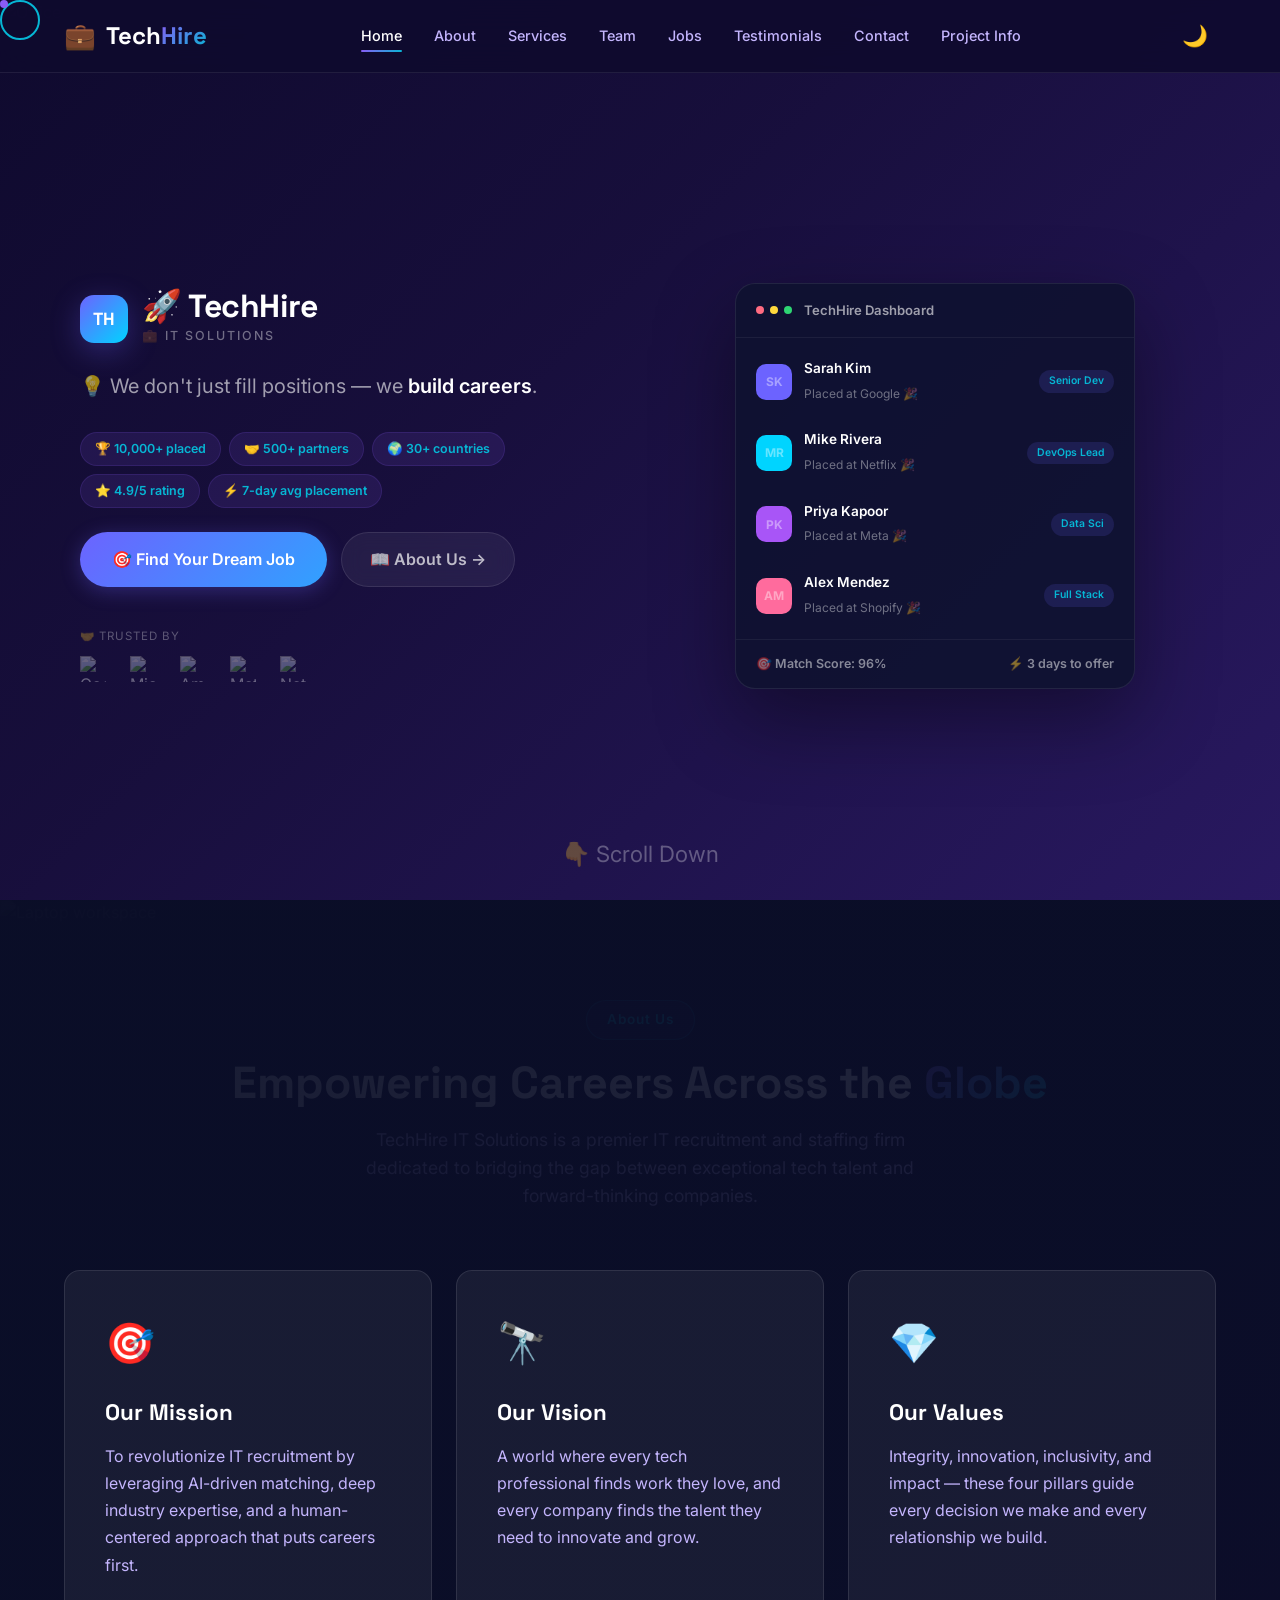
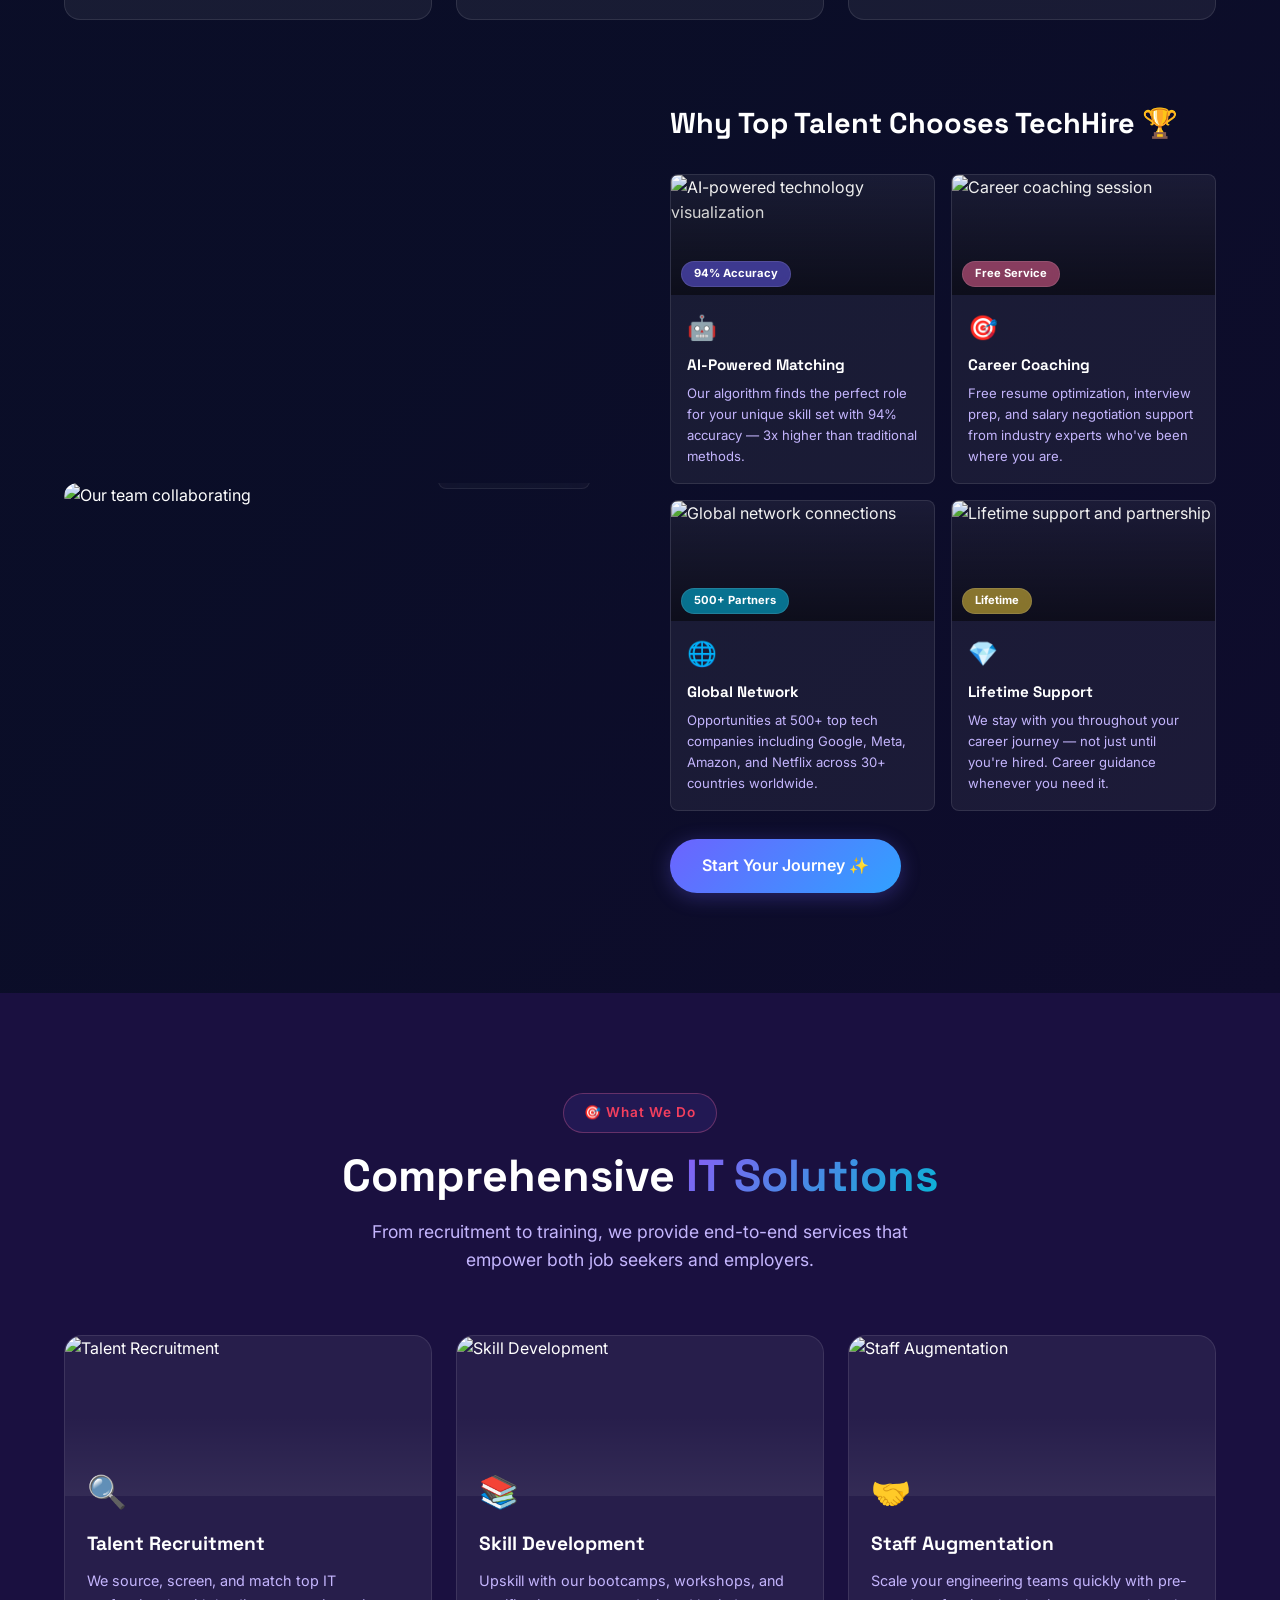
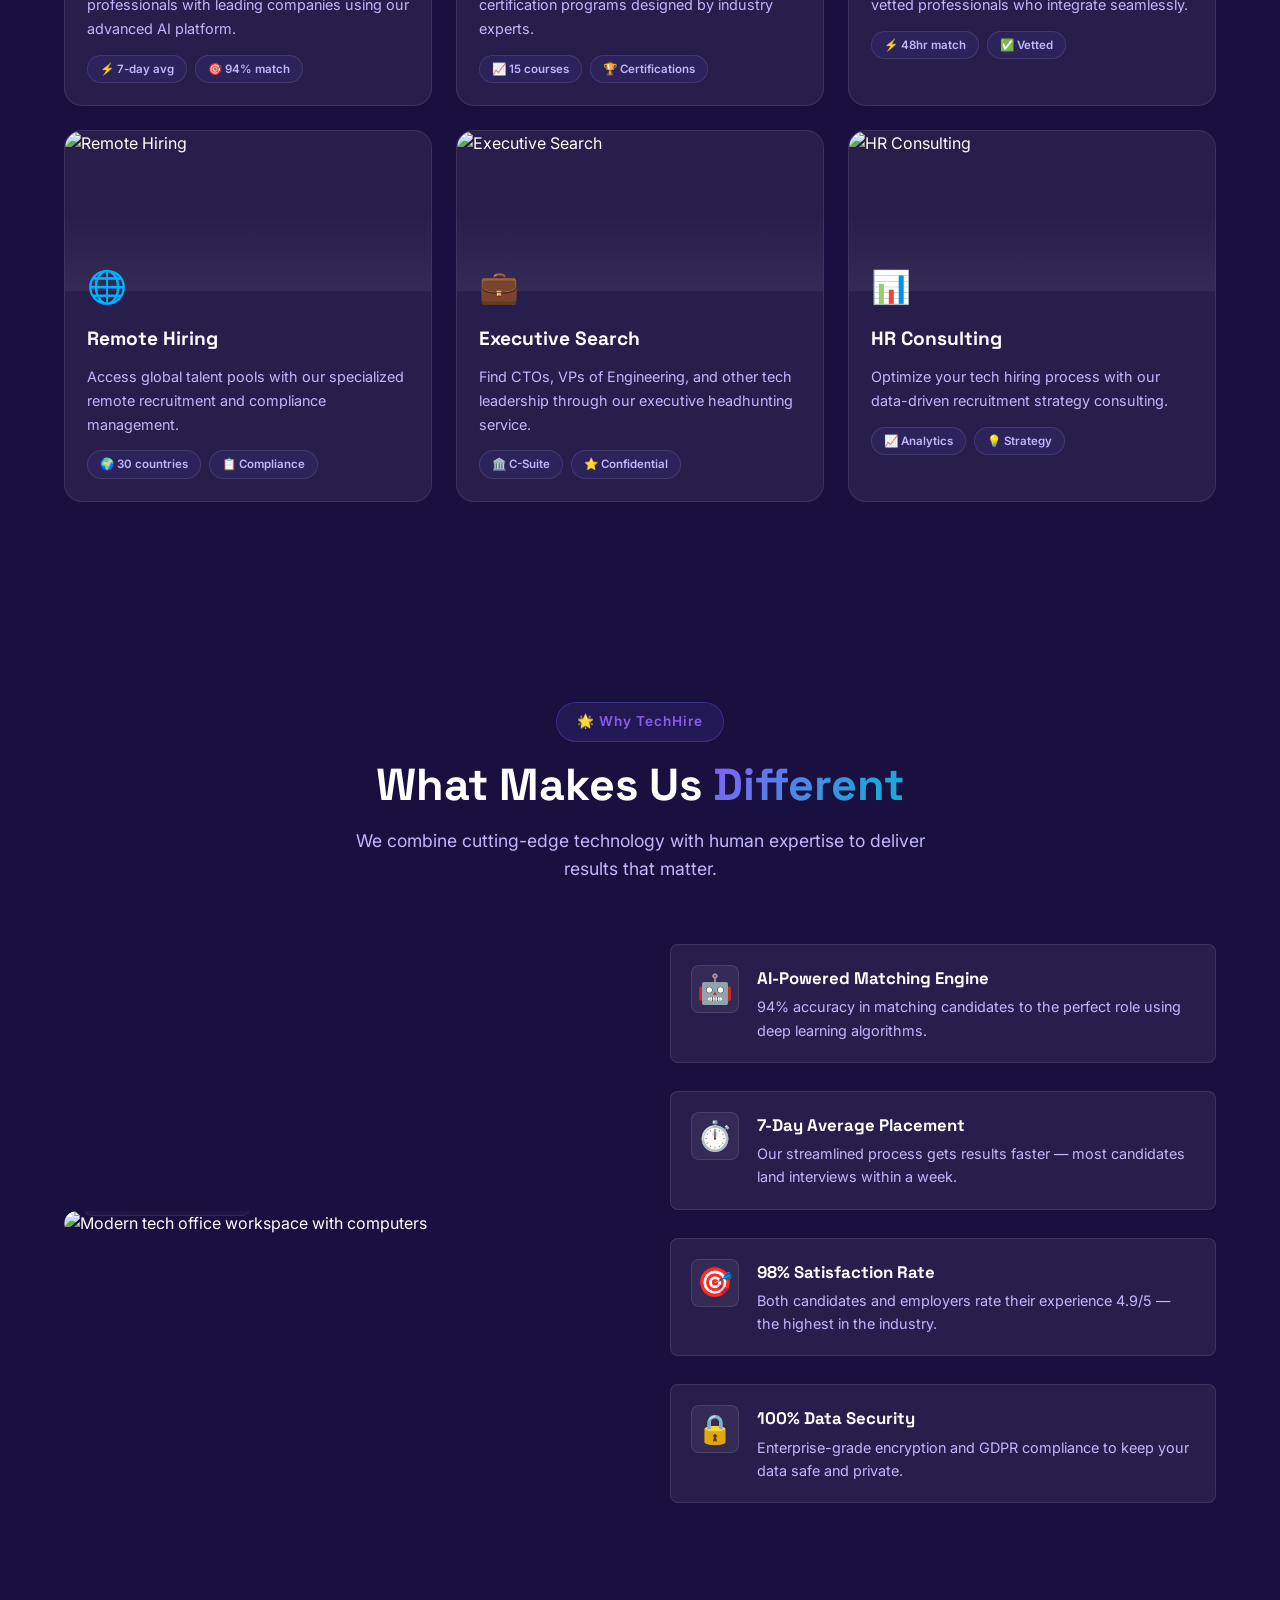
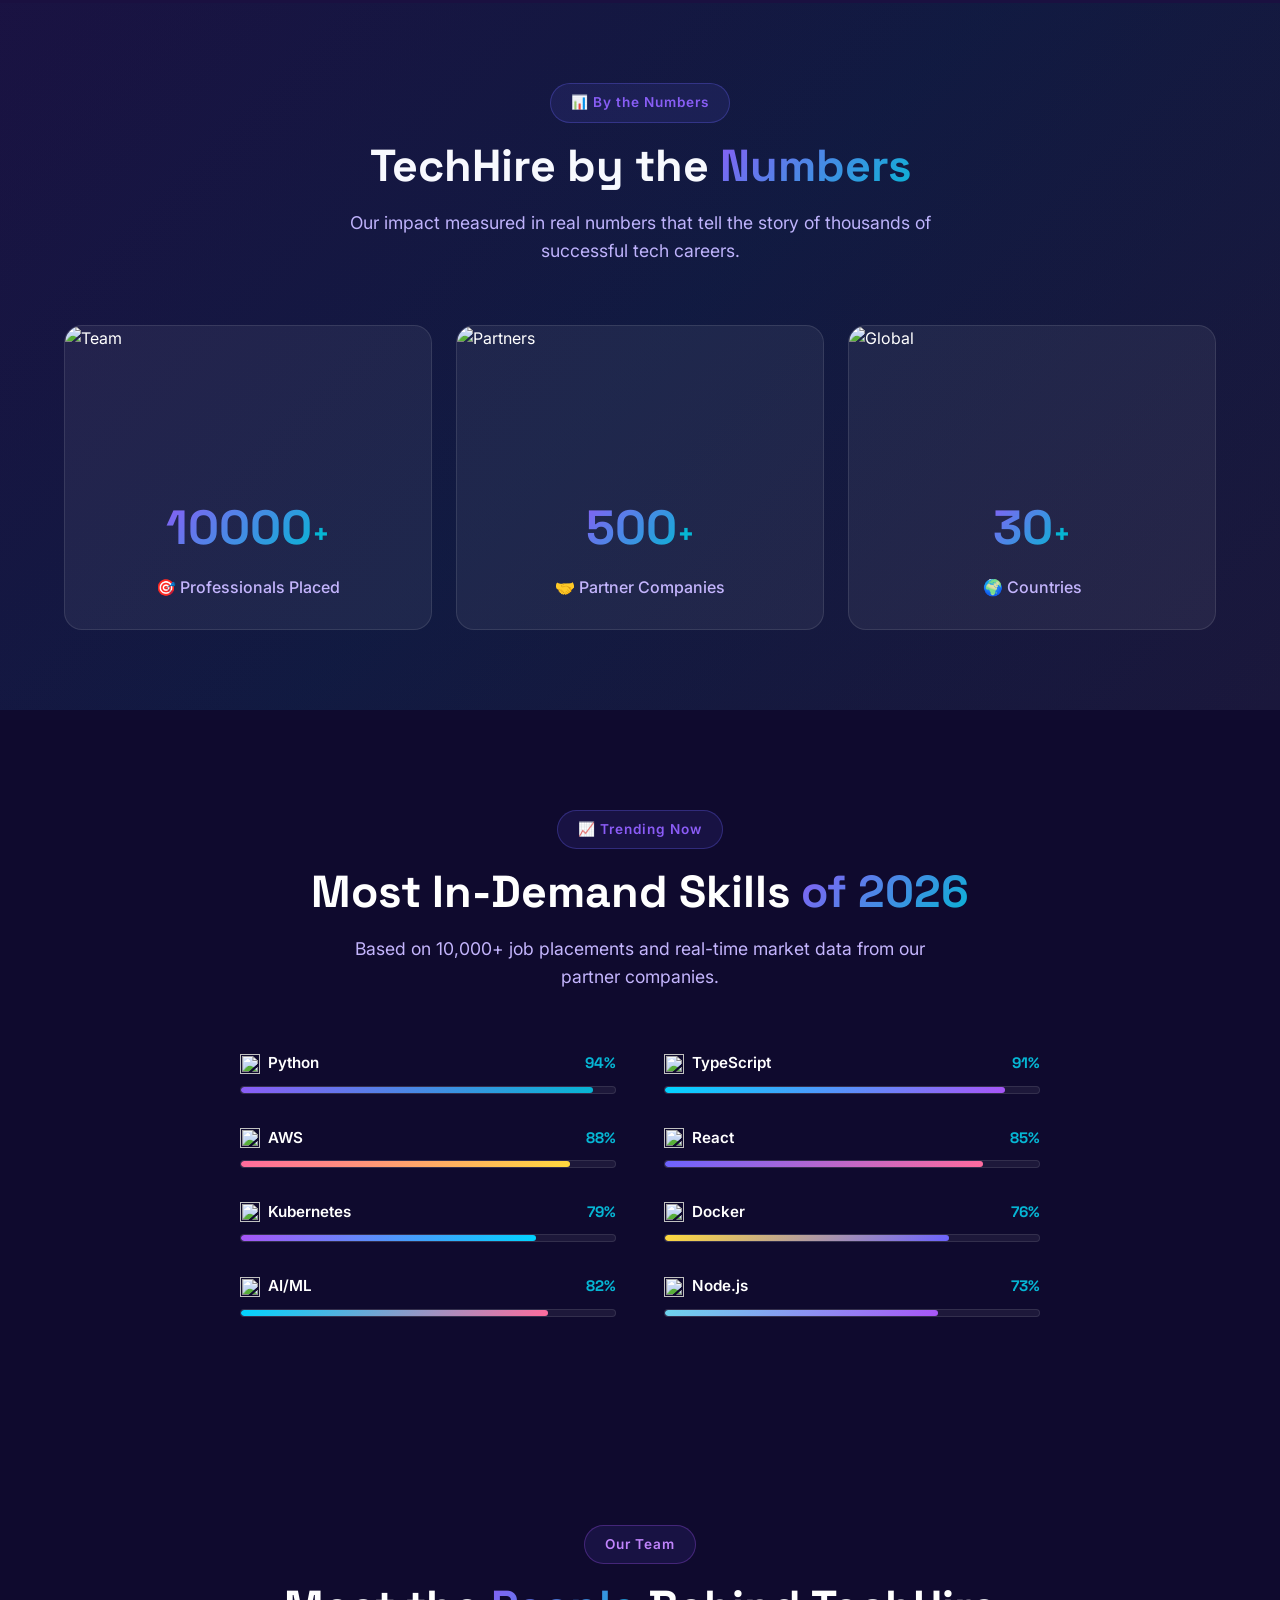
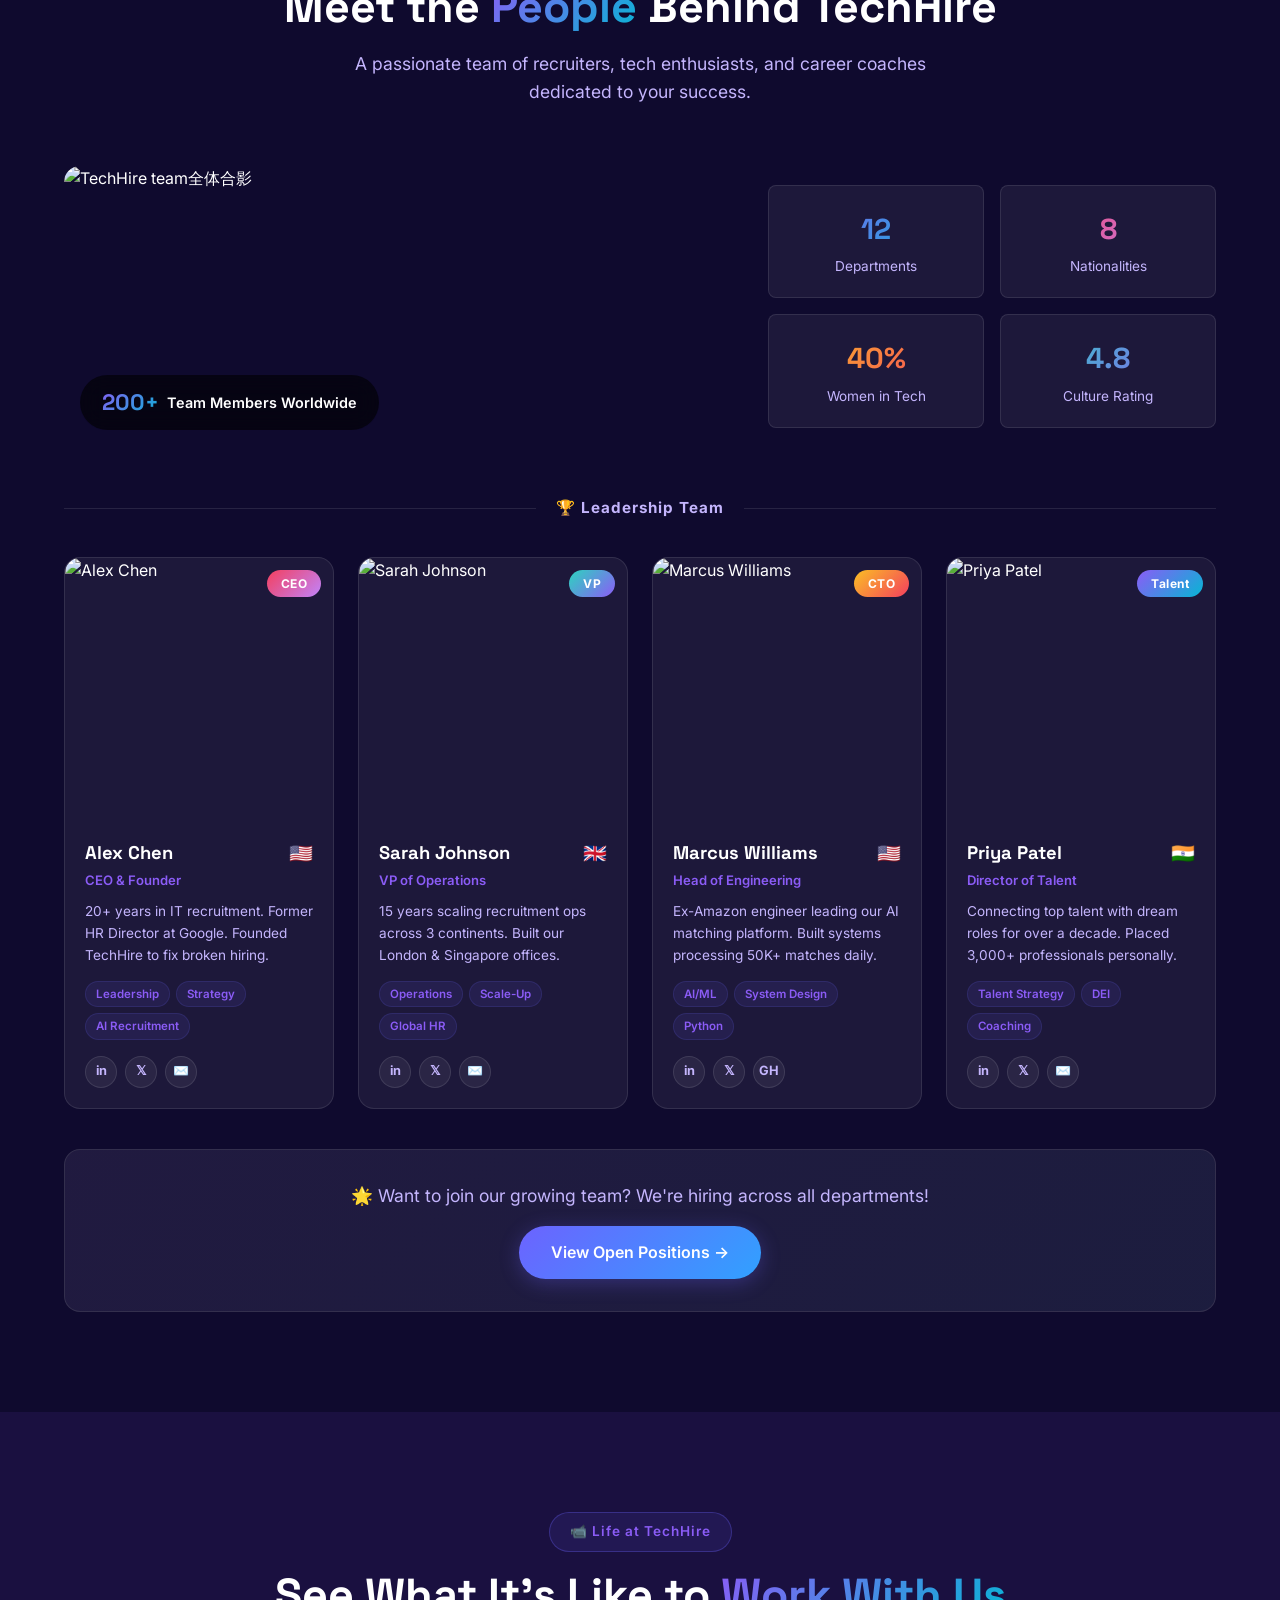
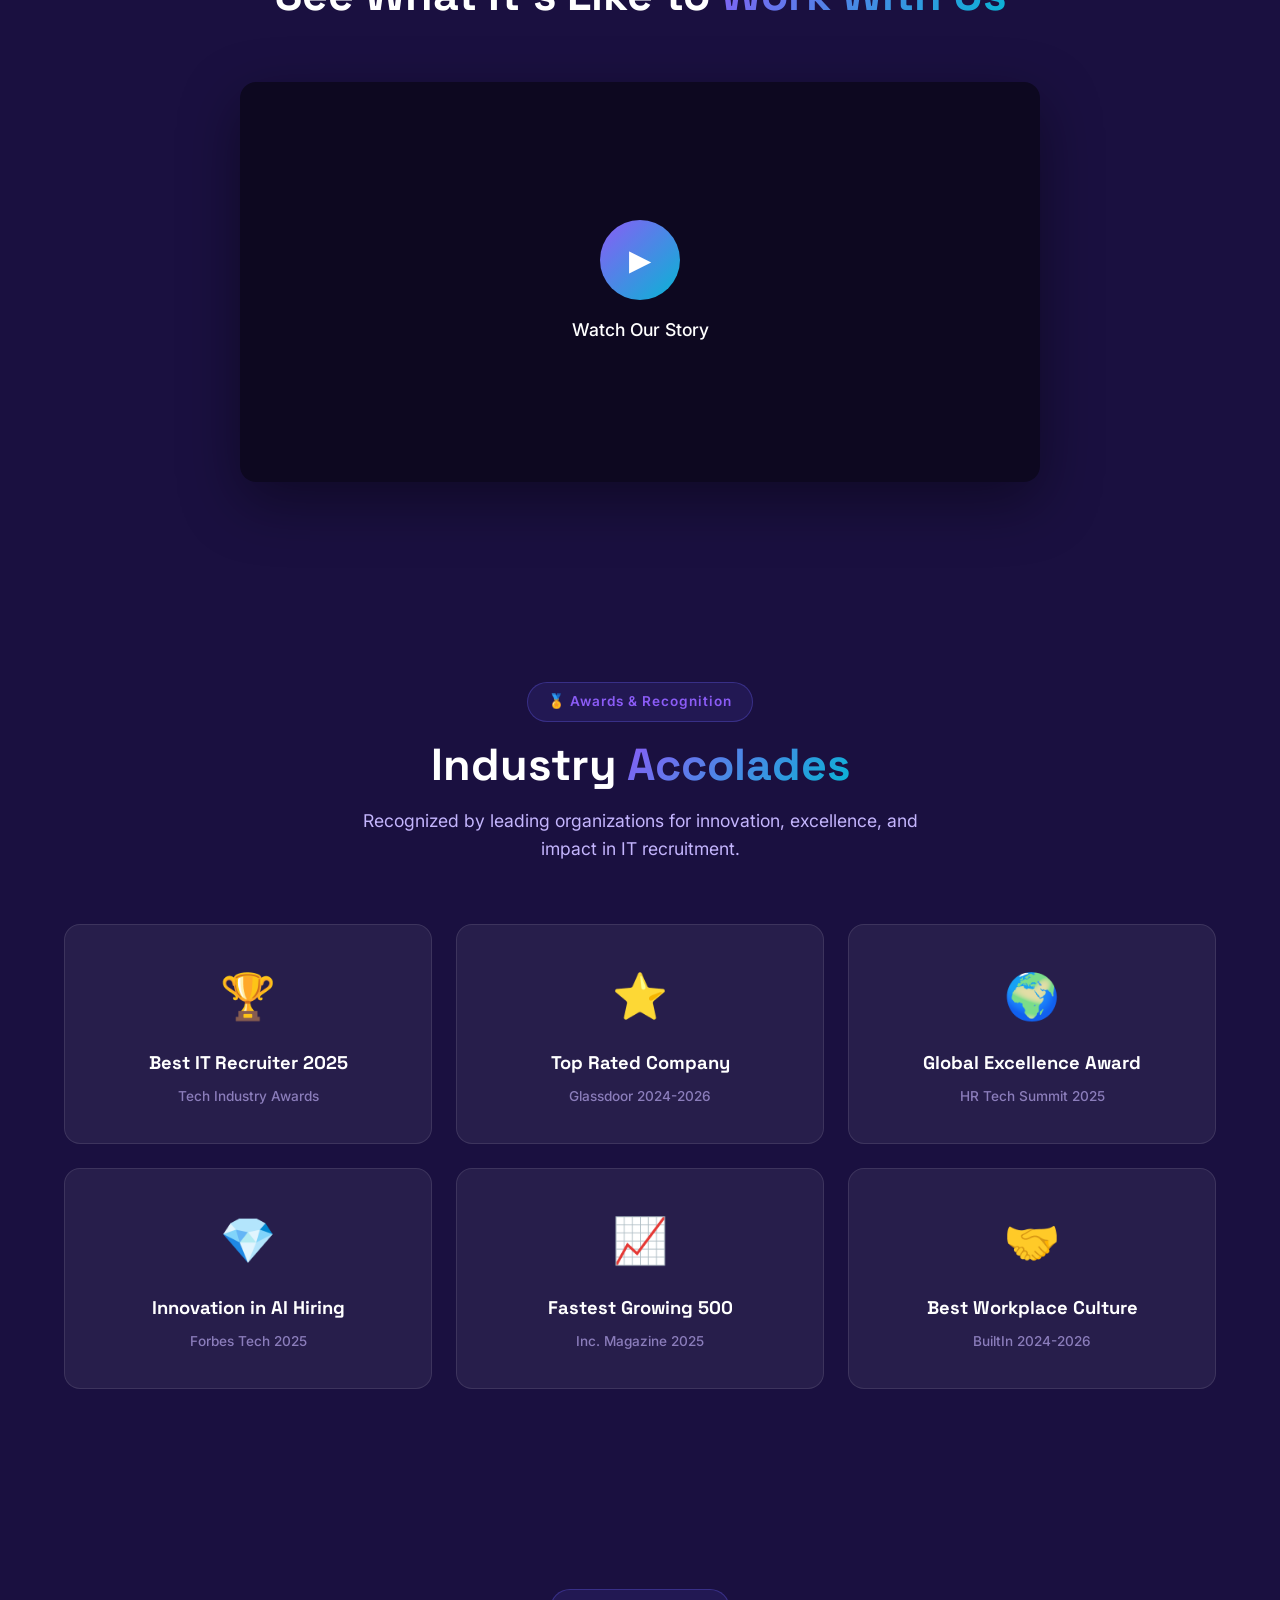
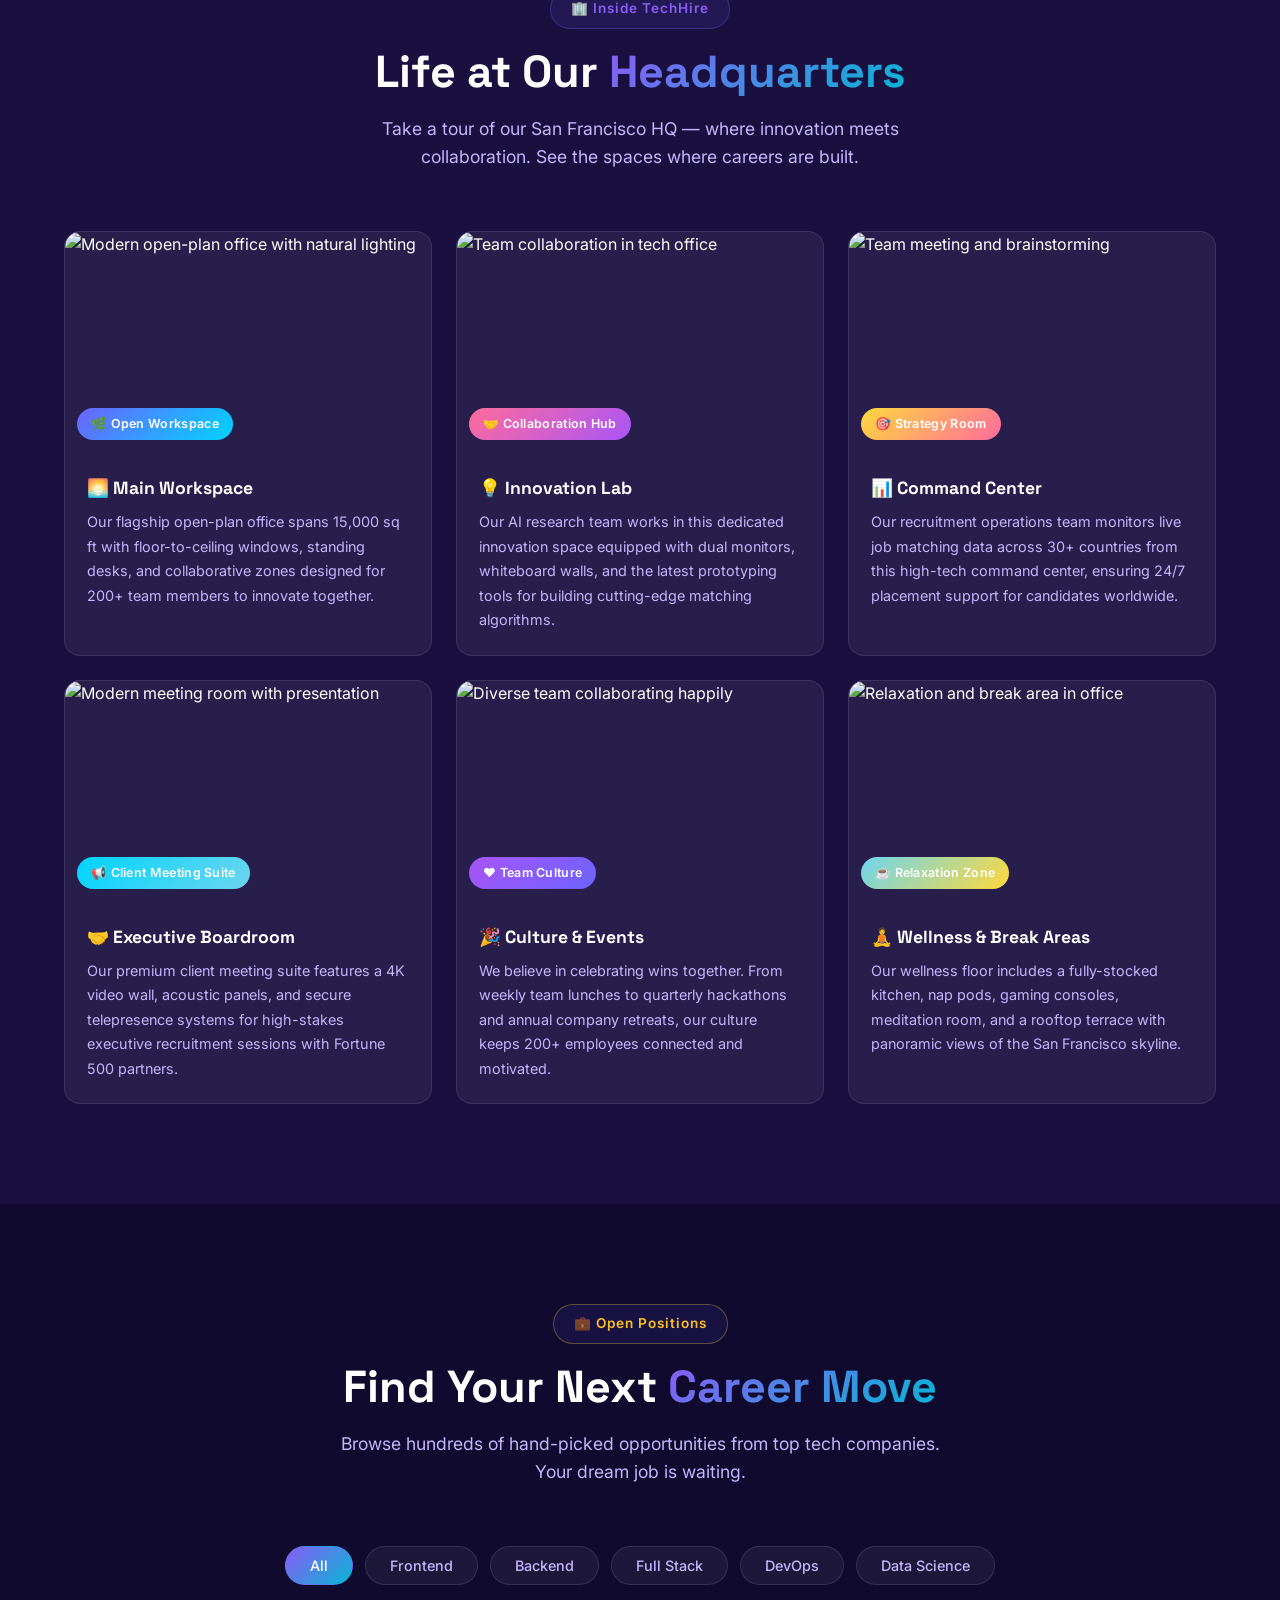
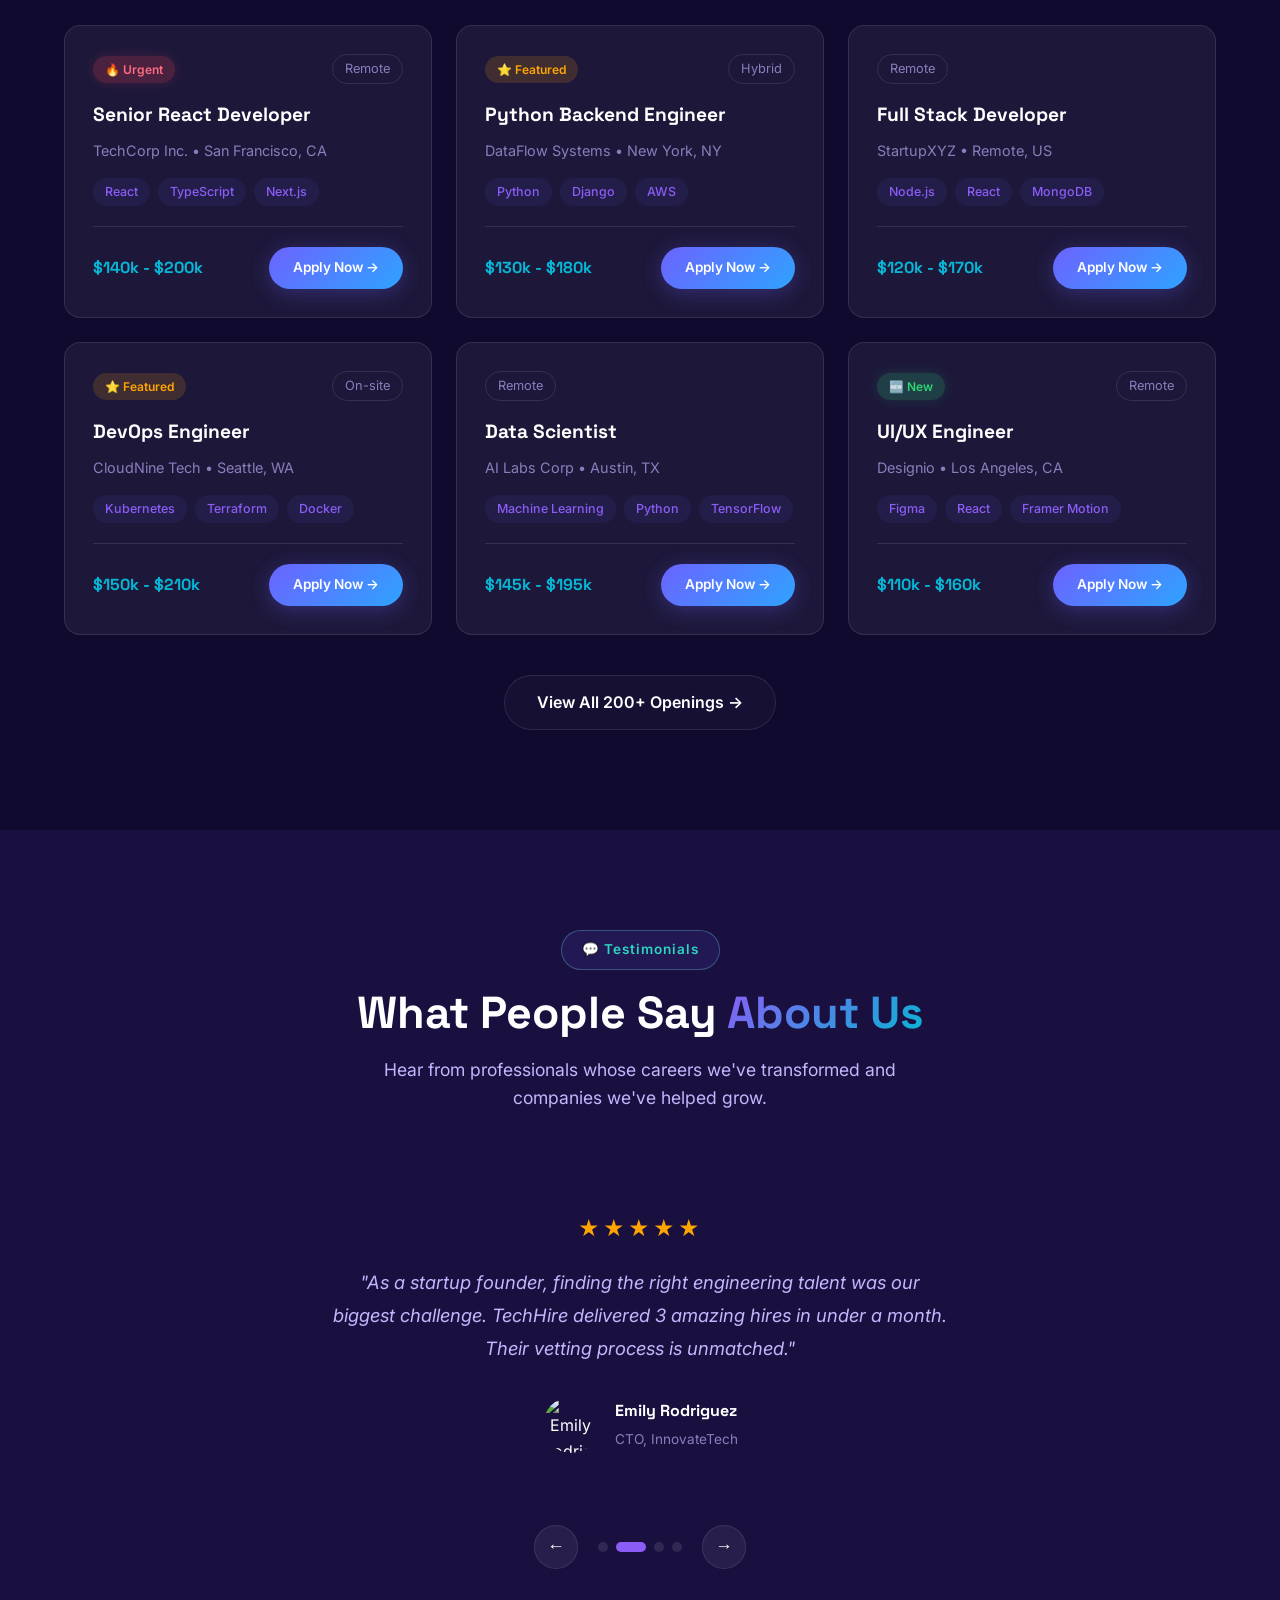
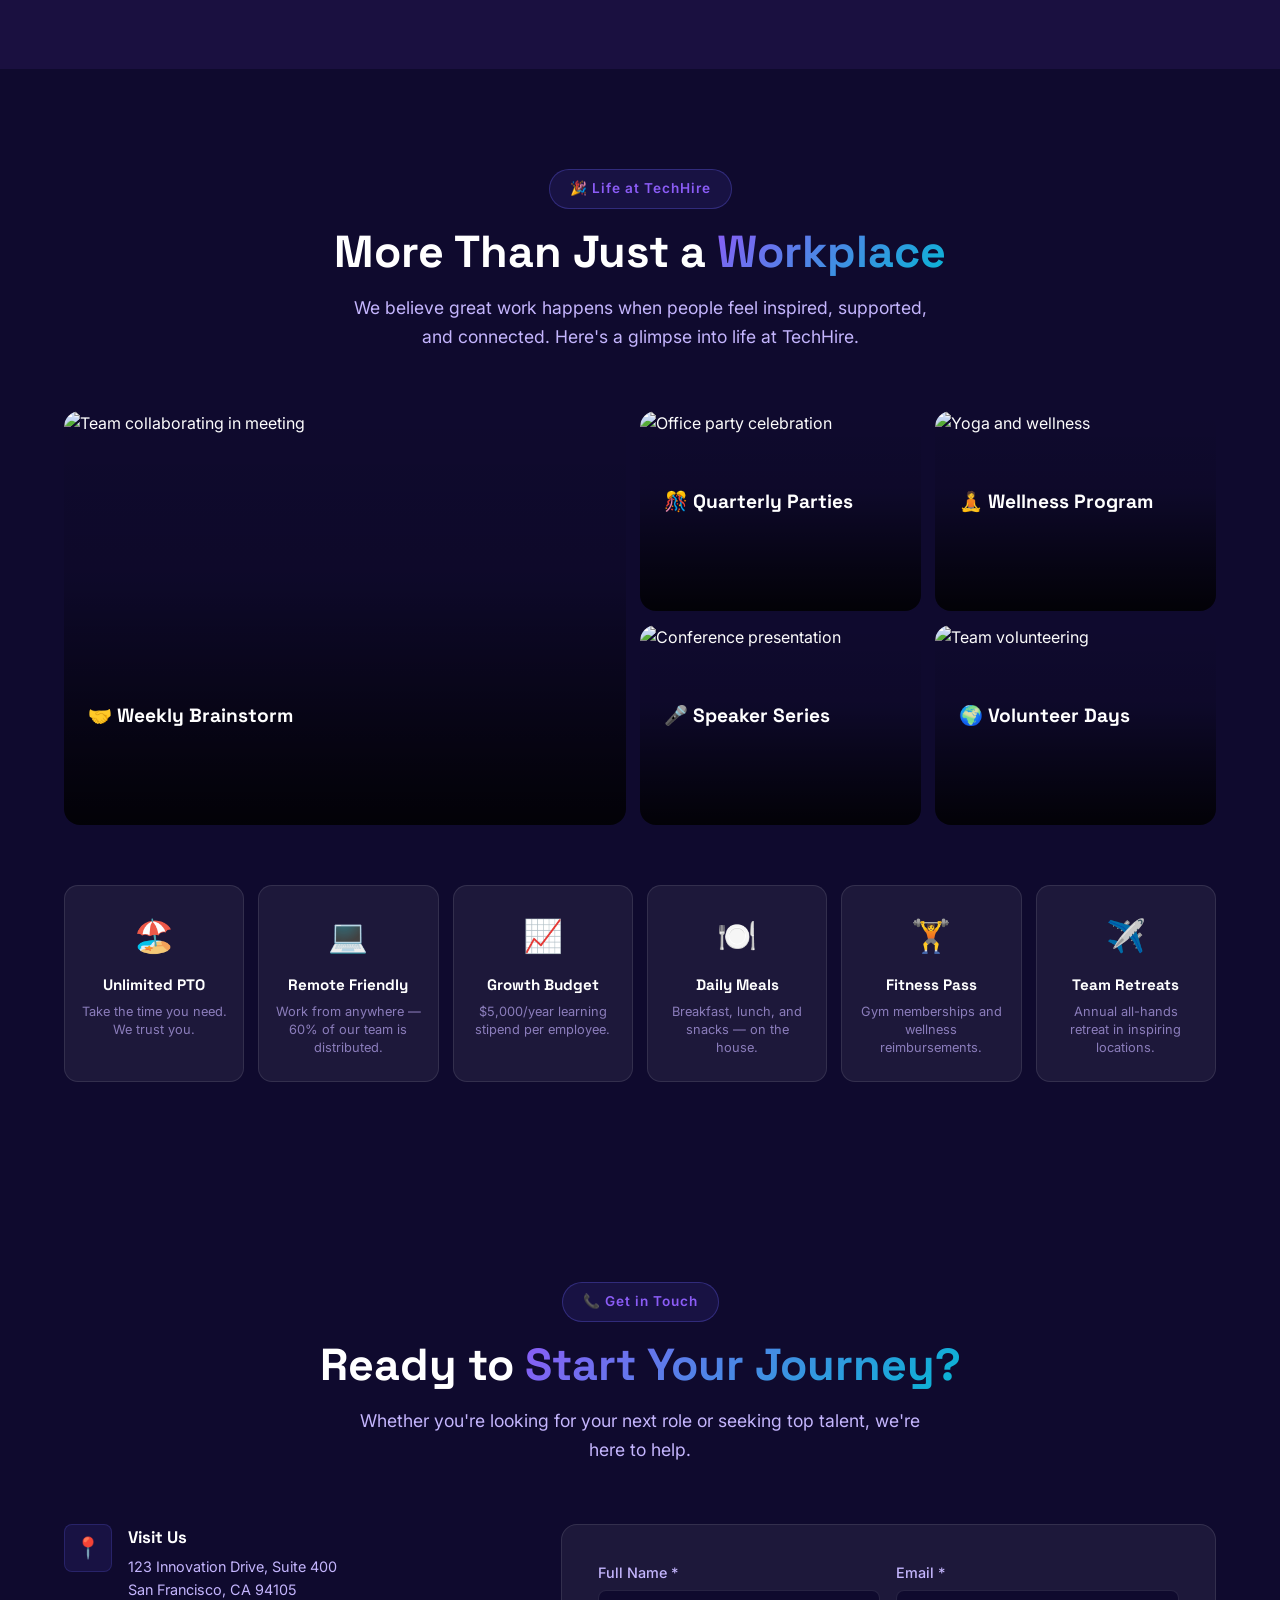
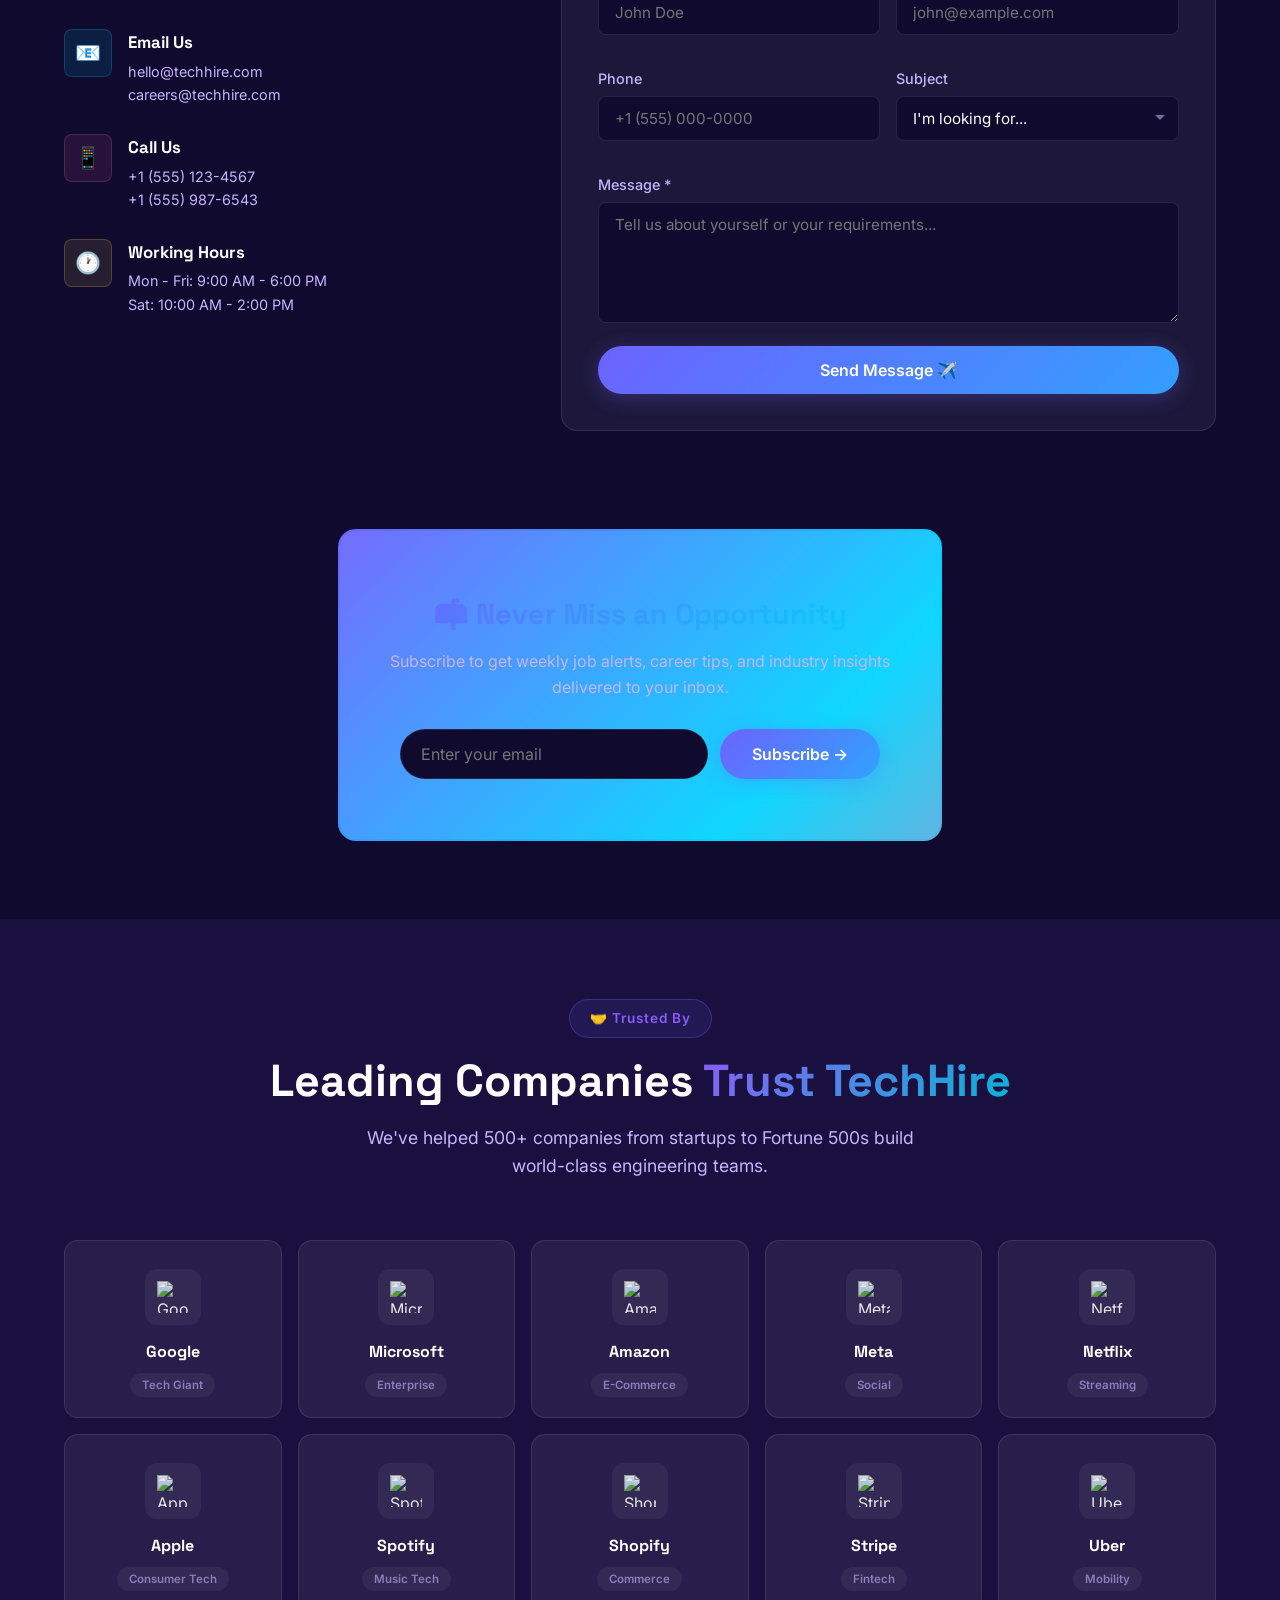
==== commit d2b751b9: "Add about-project.html page with project documentation, add nav link" ====
--- a/index.html
+++ b/index.html
@@ -39,6 +39,7 @@
         <a href="#jobs" class="nav-link">Jobs</a>
         <a href="#testimonials" class="nav-link">Testimonials</a>
         <a href="#contact" class="nav-link">Contact</a>
+        <a href="about-project.html" class="nav-link">Project Info</a>
       </div>
       <div class="nav-actions">
         <button id="themeToggle" aria-label="Toggle theme">🌙</button>
